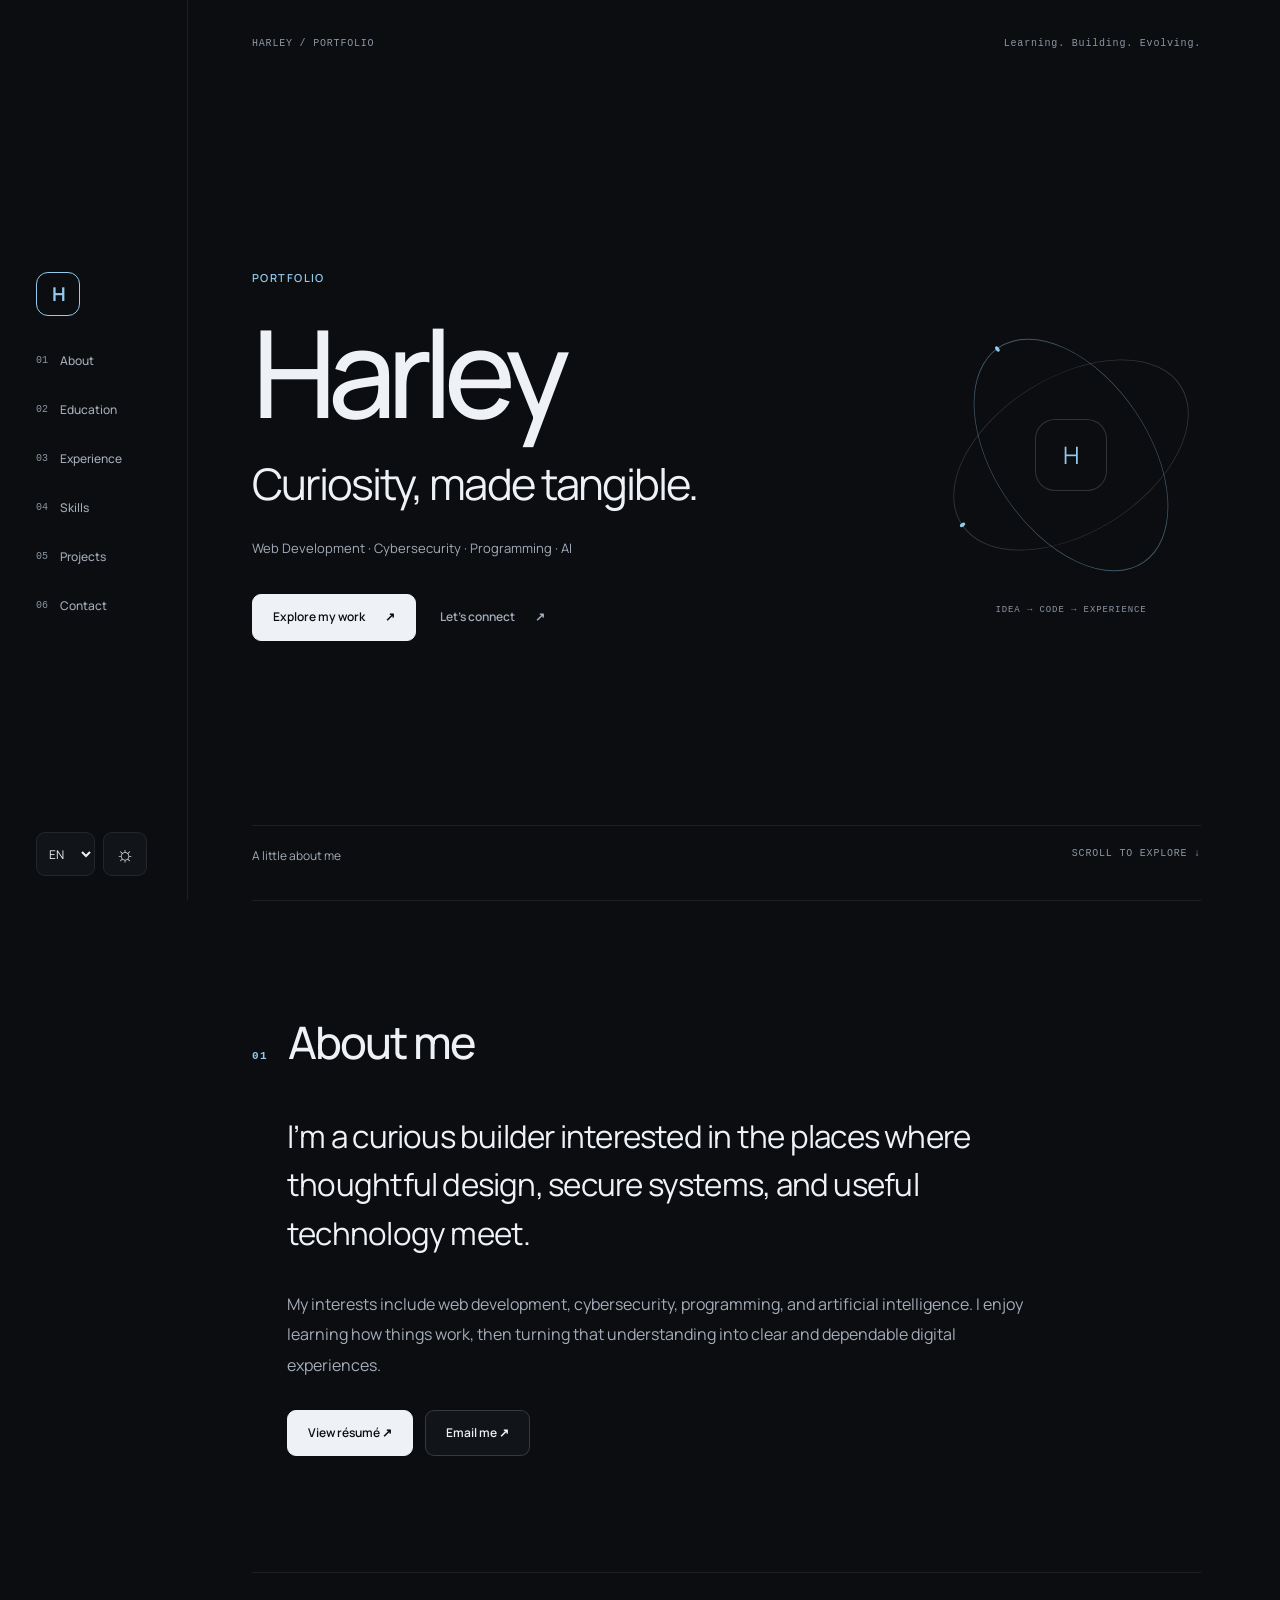
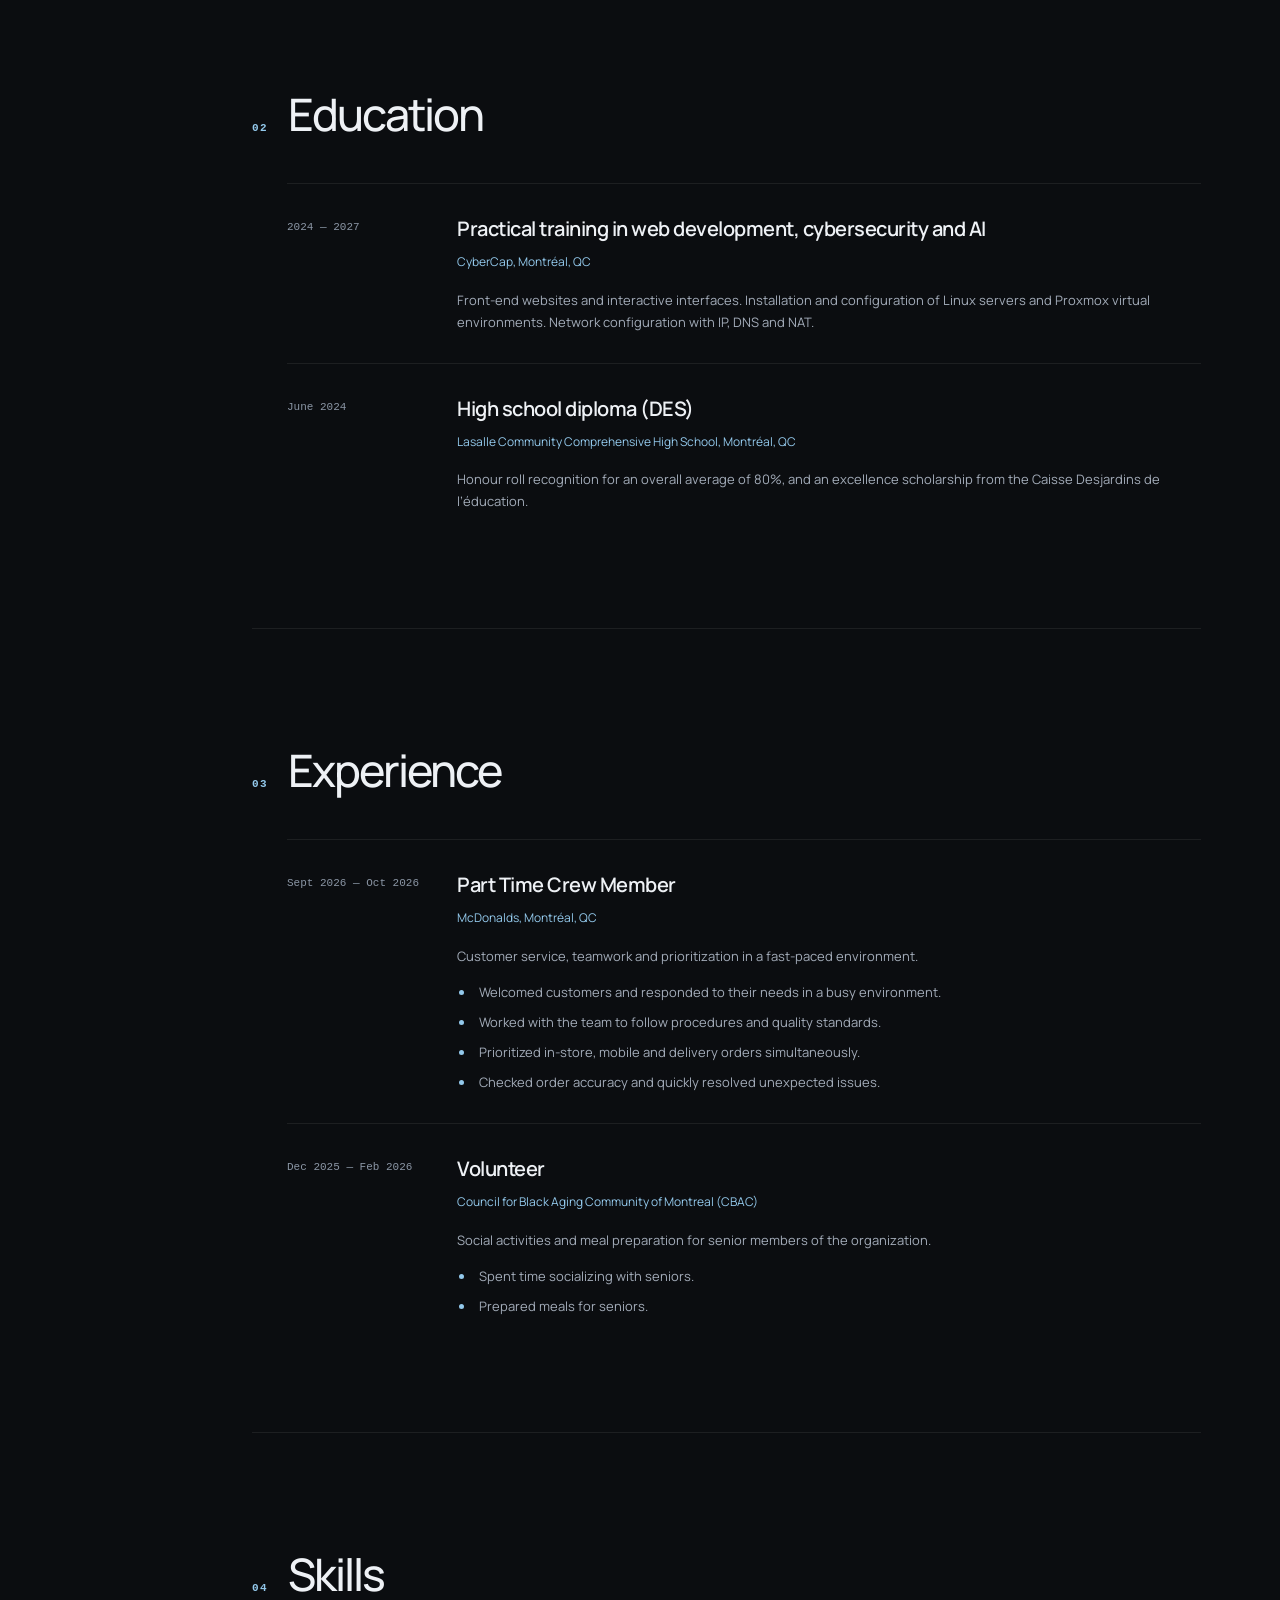
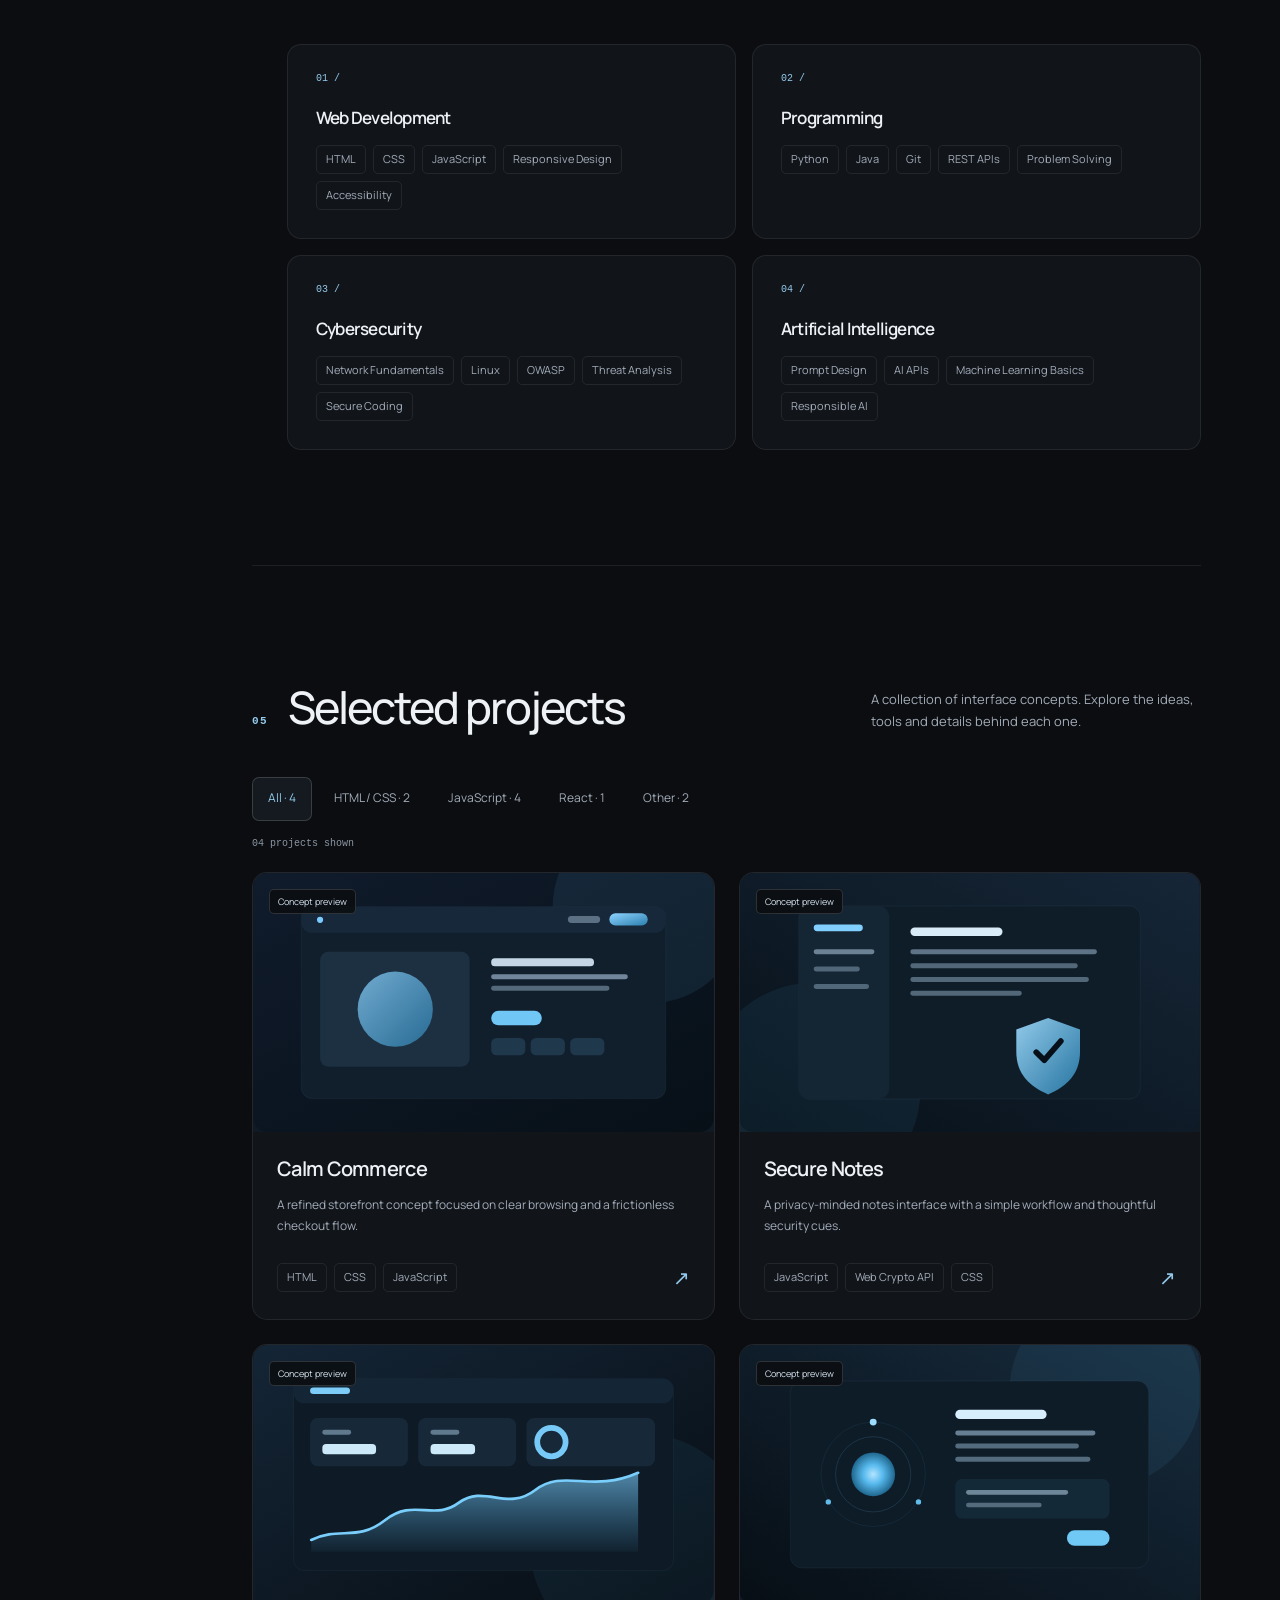
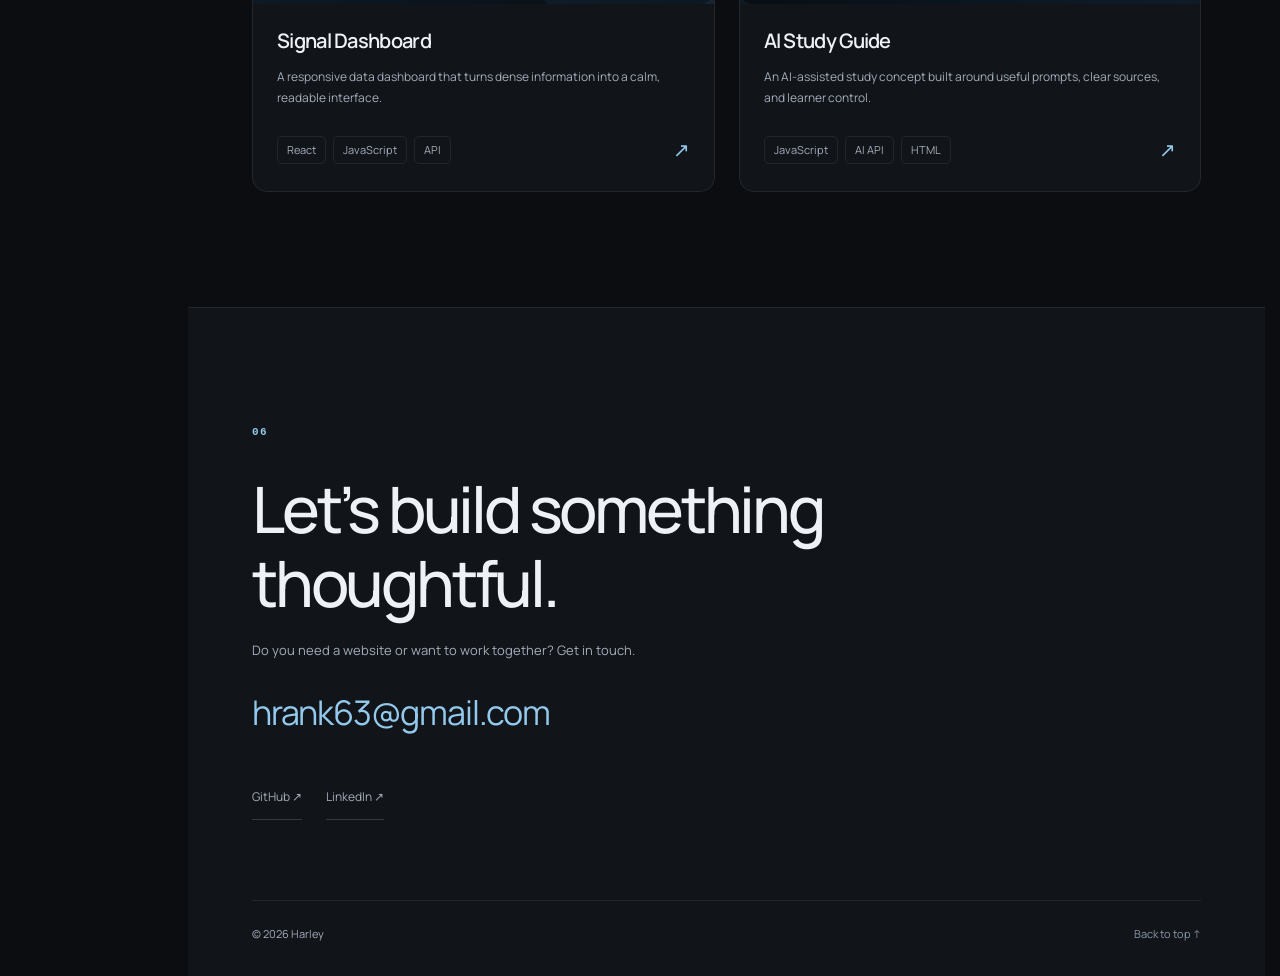
==== index.html @ f80d7060 "fix maybe" ====
<!doctype html>
<html lang="en" data-theme="dark">
<head>
    <meta charset="UTF-8">
    <meta name="viewport" content="width=device-width, initial-scale=1.0">
    <meta name="description" content="Harley's personal portfolio — web development, cybersecurity, programming, and AI.">
    <meta name="color-scheme" content="dark light">
    <title>Harley | Portfolio</title>
    <link rel="icon" href="assets/icons/favicon.svg" type="image/svg+xml">
    <link rel="preconnect" href="https://fonts.googleapis.com">
    <link rel="preconnect" href="https://fonts.gstatic.com" crossorigin>
    <link href="https://fonts.googleapis.com/css2?family=Manrope:wght@400;500;600;700;800&amp;display=swap" rel="stylesheet">
    <script>
        // Apply a saved theme before painting, without sharing the original site's settings.
        try { document.documentElement.dataset.theme = localStorage.getItem('astra-theme') === 'light' ? 'light' : 'dark'; } catch {}
    </script>
    <link rel="stylesheet" href="css/style.css">
</head>
<body data-active-section="hero">
    <a class="skip-link" href="#main-content" data-i18n="skipToContent">Skip to content</a>
    <div class="ambient-background" aria-hidden="true"></div>

    <aside class="desktop-sidebar" aria-label="Primary navigation" data-i18n-aria-label="accessibility.primaryNavigation">
        <nav class="desktop-nav" aria-label="Portfolio sections" data-i18n-aria-label="accessibility.portfolioSections">
            <a class="sidebar-logo" href="#hero" data-section-link="hero" aria-label="Harley — home" data-i18n-aria-label="accessibility.home">H</a>
            <a href="#about" data-section-link="about" data-i18n="nav.about">About</a>
            <a href="#education" data-section-link="education" data-i18n="nav.education">Education</a>
            <a href="#experience" data-section-link="experience" data-i18n="nav.experience">Experience</a>
            <a href="#skills" data-section-link="skills" data-i18n="nav.skills">Skills</a>
            <a href="#projects" data-section-link="projects" data-i18n="nav.projects">Projects</a>
            <a href="#contact" data-section-link="contact" data-i18n="nav.contact">Contact</a>
        </nav>
        <div class="sidebar-controls">
            <label class="visually-hidden" for="desktop-language" data-i18n="languageLabel">Choose language</label>
            <select class="language-select" id="desktop-language" aria-label="Choose language">
                <option value="en">EN</option>
                <option value="frCA">FR</option>
            </select>
            <button class="theme-toggle" type="button" aria-label="Switch to light mode" title="Switch to light mode">
                <span class="theme-icon" aria-hidden="true">☼</span>
            </button>
        </div>
    </aside>

    <header class="mobile-header">
        <a class="mobile-logo" href="#hero" aria-label="Harley — home" data-i18n-aria-label="accessibility.home">H</a>
        <div class="mobile-controls">
            <label class="visually-hidden" for="mobile-language" data-i18n="languageLabel">Choose language</label>
            <select class="language-select" id="mobile-language" aria-label="Choose language">
                <option value="en">EN</option>
                <option value="frCA">FR</option>
            </select>
            <button class="theme-toggle" type="button" aria-label="Switch to light mode" title="Switch to light mode">
                <span class="theme-icon" aria-hidden="true">☼</span>
            </button>
            <button class="menu-toggle" type="button" aria-expanded="false" aria-controls="mobile-navigation">
                <span class="visually-hidden" data-i18n="menuLabel">Open menu</span>
                <span class="menu-lines" aria-hidden="true"></span>
            </button>
        </div>
        <nav class="mobile-nav" id="mobile-navigation" aria-label="Mobile navigation" data-i18n-aria-label="accessibility.mobileNavigation" hidden>
            <a href="#about" data-section-link="about" data-i18n="nav.about">About</a>
            <a href="#education" data-section-link="education" data-i18n="nav.education">Education</a>
            <a href="#experience" data-section-link="experience" data-i18n="nav.experience">Experience</a>
            <a href="#skills" data-section-link="skills" data-i18n="nav.skills">Skills</a>
            <a href="#projects" data-section-link="projects" data-i18n="nav.projects">Projects</a>
            <a href="#contact" data-section-link="contact" data-i18n="nav.contact">Contact</a>
        </nav>
    </header>

    <div class="custom-scrollbar" aria-hidden="true">
        <div class="scrollbar-progress"></div>
    </div>

    <main id="main-content">
        <section class="hero section" id="hero" data-section="hero" aria-labelledby="hero-name">
            <div class="hero-topline"><span>HARLEY / PORTFOLIO</span><span data-i18n="hero.topline">Learning. Building. Evolving.</span></div>
            <div class="hero-content">
                <p class="eyebrow" data-i18n="hero.eyebrow">Personal portfolio</p>
                <h1 id="hero-name">Harley</h1>
                <p class="hero-statement" data-i18n="hero.statement">Curiosity, made tangible.</p>
                <p class="hero-subtitle">Web Development <span>·</span> Cybersecurity <span>·</span> Programming <span>·</span> AI</p>
                <div class="hero-actions">
                    <a class="button" href="#projects"><span data-i18n="hero.explore">Explore my work</span><span aria-hidden="true">↗</span></a>
                    <a class="text-link" href="#contact"><span data-i18n="hero.connect">Let’s connect</span><span aria-hidden="true">↗</span></a>
                </div>
            </div>
            <div class="hero-orbit" aria-hidden="true">
                <span class="orbit orbit-one"></span>
                <span class="orbit orbit-two"></span>
                <span class="orbit-core">H</span>
                <span class="orbit-caption" data-i18n="hero.orbitCaption">IDEA → CODE → EXPERIENCE</span>
            </div>
            <a class="hero-bottomline" href="#about"><span data-i18n="hero.scroll">A little about me</span><span data-i18n="hero.scrollHint">SCROLL TO EXPLORE ↓</span></a>
        </section>

        <section class="section content-section reveal" id="about" data-section="about" aria-labelledby="about-title">
            <div class="section-heading">
                <p class="section-number">01</p>
                <h2 id="about-title" data-i18n="sections.about">About me</h2>
            </div>
            <div class="about-layout">
                <div class="about-copy" id="about-content"></div>
            </div>
        </section>

        <section class="section content-section reveal" id="education" data-section="education" aria-labelledby="education-title">
            <div class="section-heading">
                <p class="section-number">02</p>
                <h2 id="education-title" data-i18n="sections.education">Education</h2>
            </div>
            <div class="timeline" id="education-list"></div>
        </section>

        <section class="section content-section reveal" id="experience" data-section="experience" aria-labelledby="experience-title">
            <div class="section-heading">
                <p class="section-number">03</p>
                <h2 id="experience-title" data-i18n="sections.experience">Experience</h2>
            </div>
            <div class="timeline" id="experience-list"></div>
        </section>

        <section class="section content-section reveal" id="skills" data-section="skills" aria-labelledby="skills-title">
            <div class="section-heading">
                <p class="section-number">04</p>
                <h2 id="skills-title" data-i18n="sections.skills">Skills</h2>
            </div>
            <div class="skills-grid" id="skills-list"></div>
        </section>

        <section class="section content-section projects-section reveal" id="projects" data-section="projects" aria-labelledby="projects-title">
            <div class="section-heading projects-heading">
                <div>
                    <p class="section-number">05</p>
                    <h2 id="projects-title" data-i18n="sections.projects">Selected projects</h2>
                </div>
                <p class="section-intro" data-i18n="projects.intro">A selection of placeholder work showing how your projects will appear.</p>
            </div>
            <div class="filter-list" id="project-filters" aria-label="Filter projects"></div>
            <p class="filter-status" id="filter-status" role="status"></p>
            <div class="projects-grid" id="projects-grid"></div>
        </section>
    </main>

    <footer class="section site-footer reveal" id="contact" data-section="contact" aria-labelledby="contact-title">
        <div class="footer-content">
            <p class="section-number">06</p>
            <h2 id="contact-title" data-i18n="contact.title">Have a project in mind?</h2>
            <p data-i18n="contact.body">Need a website or want to work together? Get in touch.</p>
            <a class="contact-email" id="contact-email" href="mailto:hrank63@gmail.com">hrank63@gmail.com</a>
            <div class="social-links" id="social-links"></div>
            <div class="footer-bottom">
                <p>© <span id="current-year"></span> <span id="footer-name">Harley</span></p>
                <a href="#hero" data-i18n="contact.backToTop">Back to top ↑</a>
            </div>
        </div>
    </footer>

    <dialog class="project-dialog" id="project-dialog" aria-labelledby="dialog-title">
        <button class="dialog-close" type="button" aria-label="Close project details" data-i18n-aria-label="projects.close">×</button>
        <div class="dialog-content" id="dialog-content"></div>
    </dialog>

    <noscript>
        <div class="noscript-message"><span lang="en">This portfolio uses JavaScript to display its editable content. Please enable JavaScript to view the full site.</span><br><span lang="fr-CA">Ce portfolio utilise JavaScript pour afficher son contenu modifiable. Veuillez activer JavaScript pour consulter le site complet.</span></div>
    </noscript>
    <script src="js/script.js"></script>
</body>
</html>
---- css/style.css ----
/* Design tokens — the two themes share geometry, not just inverted colours. */
:root {
    color-scheme: dark;
    --bg: #0b0d10;
    --surface: #11151a;
    --surface-hover: #191f26;
    --text: #eef1f5;
    --text-soft: #a3acb9;
    --text-faint: #8b96a5;
    --accent: #93c9ec;
    --accent-soft: #93c9ec12;
    --border: #ffffff13;
    --border-strong: #ffffff28;
    --sidebar-width: 188px;
    --content-width: 1060px;
    --gutter: clamp(28px, 5vw, 80px);
    --section-space: clamp(80px, 9vw, 136px);
    --ease: cubic-bezier(.22, 1, .36, 1);
}
html[data-theme="light"] {
    color-scheme: light;
    --bg: #f5f3ee;
    --surface: #fffefa;
    --surface-hover: #ebeef0;
    --text: #212931;
    --text-soft: #596574;
    --text-faint: #606b76;
    --accent: #27658c;
    --accent-soft: #27658c0d;
    --border: #24354a1c;
    --border-strong: #24354a36;
}

/* Base and accessibility */
*, *::before, *::after { box-sizing: border-box; }
html { scroll-behavior: smooth; scrollbar-gutter: stable; scrollbar-color: var(--border-strong) var(--bg); }
body {
    margin: 0;
    background: var(--bg);
    color: var(--text);
    font: 400 16px/1.7 "Manrope", "Segoe UI", sans-serif;
    -webkit-font-smoothing: antialiased;
    isolation: isolate;
}
[hidden] { display: none !important; }
a { color: inherit; text-decoration: none; }
button, select { font: inherit; color: inherit; }
button { cursor: pointer; }
button, a, select { -webkit-tap-highlight-color: transparent; }
img { display: block; max-width: 100%; }
p, h1, h2, h3 { margin-top: 0; }
h1, h2, h3 { line-height: 1.15; letter-spacing: -.045em; }
h2 { font-size: clamp(32px, 3.5vw, 49px); font-weight: 500; margin-bottom: 0; }
h3 { font-weight: 600; }
::selection { background: var(--accent); color: var(--bg); }
:focus-visible { outline: 2px solid var(--accent); outline-offset: 5px; }
.visually-hidden {
    position: absolute; width: 1px; height: 1px; overflow: hidden;
    clip-path: inset(50%); white-space: nowrap;
}
.skip-link {
    position: fixed; z-index: 300; left: 20px; top: 12px;
    padding: 10px 16px; border-radius: 8px; background: var(--text); color: var(--bg);
    transform: translateY(-160%);
}
.skip-link:focus { transform: none; }
.ambient-background { position: fixed; z-index: -1; inset: 0; pointer-events: none; overflow: hidden; }
.ambient-background::after {
    content: ""; position: absolute; inset: 0; opacity: 0;
    background: radial-gradient(circle 360px at var(--cursor-x, 50vw) var(--cursor-y, 50vh), #68baf00b, transparent 75%);
    transition: opacity .3s;
}
html.cursor-glow-active .ambient-background::after { opacity: 1; }

/* One centered navigation group. Controls occupy the bottom row independently. */
.desktop-sidebar {
    position: fixed; z-index: 100; inset: 0 auto 0 0; width: var(--sidebar-width);
    padding: 24px; display: grid; grid-template-rows: minmax(0, 1fr) auto minmax(0, 1fr);
    border-right: 1px solid var(--border); background: var(--bg);
}
.desktop-nav { grid-row: 2; display: grid; gap: 5px; counter-reset: navigation; }
.desktop-nav > a:not(.sidebar-logo) {
    position: relative; min-height: 44px; display: flex; align-items: center;
    padding: 9px 12px; border-radius: 8px; color: var(--text-soft);
    font-size: 12px; font-weight: 500; transition: color .2s, background .2s;
}
.desktop-nav > a:not(.sidebar-logo)::before {
    counter-increment: navigation; content: "0" counter(navigation);
    font: 10px/1 monospace; color: var(--text-faint); margin-right: 12px;
}
.desktop-nav > a:not(.sidebar-logo):hover { color: var(--text); background: var(--surface); }
.desktop-nav > a:not(.sidebar-logo).active { color: var(--accent); background: var(--accent-soft); }
.desktop-nav > a.active::before { color: var(--accent); }
.sidebar-logo, .mobile-logo {
    display: grid; place-items: center; width: 44px; height: 44px;
    border: 1px solid var(--border-strong); border-radius: 12px;
    font-size: 19px; font-weight: 700; letter-spacing: -.06em;
}
.sidebar-logo { margin: 0 0 18px 12px; }
.sidebar-logo.active { border-color: var(--accent); color: var(--accent); }
.sidebar-controls { grid-row: 3; align-self: end; display: flex; gap: 8px; padding-left: 12px; }
.language-select, .theme-toggle, .menu-toggle {
    min-height: 44px; border: 1px solid var(--border); border-radius: 9px;
    background: var(--surface); font-size: 12px;
}
.language-select { width: 59px; padding: 0 8px; }
.theme-toggle, .menu-toggle { width: 44px; display: grid; place-items: center; padding: 0; }
.theme-icon { font-size: 21px; }
.mobile-header { display: none; }
/* Native scrollbar stays on the right; this separate, noninteractive line shows reading progress. */
.custom-scrollbar { position: fixed; z-index: 150; top: 0; left: var(--sidebar-width); right: 0; height: 2px; pointer-events: none; }
.scrollbar-progress { width: 100%; height: 100%; background: var(--accent); transform: scaleX(0); transform-origin: left; opacity: .7; }

/* Shared page rhythm */
main, .site-footer { margin-left: var(--sidebar-width); }
.section { width: min(calc(100% - var(--gutter) * 2), var(--content-width)); margin-inline: auto; }
.content-section { padding-block: var(--section-space); border-top: 1px solid var(--border); scroll-margin-top: 32px; }
.section-heading { display: flex; align-items: baseline; gap: 20px; margin-bottom: 44px; }
.section-number, .eyebrow { color: var(--accent); font-size: 11px; font-weight: 600; letter-spacing: .13em; text-transform: uppercase; }
.section-number { flex: 0 0 auto; margin: 0; font-family: monospace; }
.section-intro { max-width: 330px; color: var(--text-soft); font-size: 13px; margin: 0; }
.reveal { opacity: 1; }
.motion-ready .reveal { opacity: 0; transform: translateY(18px); transition: opacity .6s var(--ease), transform .6s var(--ease); }
.motion-ready .reveal.visible { opacity: 1; transform: none; }

/* Hero: expressive type with a quiet diagram, not a giant decorative glow. */
.hero {
    min-height: min(900px, 100svh); position: relative; display: grid;
    grid-template-columns: minmax(0, 1fr) 260px; align-items: center; gap: 28px;
    padding-block: 130px 120px;
}
.hero-topline, .hero-bottomline {
    position: absolute; left: 0; right: 0; display: flex; justify-content: space-between;
    gap: 20px; font: 10px/1.6 monospace; letter-spacing: .08em; color: var(--text-faint);
}
.hero-topline { top: 36px; }
.hero-bottomline { bottom: 35px; padding-top: 20px; border-top: 1px solid var(--border); }
.hero-bottomline span:first-child { font: 12px/1.6 "Manrope", sans-serif; letter-spacing: 0; color: var(--text-soft); }
.hero-content { min-width: 0; position: relative; z-index: 1; }
.eyebrow { margin-bottom: 26px; }
.hero h1 { font-size: clamp(76px, 9.5vw, 142px); font-weight: 500; line-height: .95; margin: 0 0 28px; letter-spacing: -.075em; }
.hero-statement { font-size: clamp(26px, 3.4vw, 45px); line-height: 1.25; letter-spacing: -.045em; max-width: 600px; margin-bottom: 24px; }
.hero-subtitle { color: var(--text-soft); font-size: 13px; line-height: 1.9; max-width: 370px; margin-bottom: 34px; }
.hero-actions, .button-row { display: flex; flex-wrap: wrap; align-items: center; gap: 24px; }
.button, .text-link {
    display: inline-flex; min-height: 46px; align-items: center; justify-content: center;
    gap: 20px; font-size: 12px; font-weight: 600; transition: border-color .2s, background .2s, transform .2s;
}
.button { background: var(--text); color: var(--bg); border: 1px solid var(--text); border-radius: 9px; padding: 12px 20px; }
.button:hover { transform: translateY(-2px); }
.button-secondary { background: var(--surface); color: var(--text); border-color: var(--border-strong); }
.text-link { color: var(--text-soft); }
.text-link:hover { color: var(--accent); }
.hero-orbit { position: relative; width: 260px; aspect-ratio: 1; justify-self: center; }
.orbit { position: absolute; inset: 0; border: 1px solid var(--border-strong); border-radius: 50%; }
.orbit-one { transform: rotate(-32deg) scaleY(.6); }
.orbit-two { transform: rotate(56deg) scaleY(.6); border-color: color-mix(in srgb, var(--accent) 40%, transparent); }
.orbit::after { content: ""; position: absolute; width: 6px; height: 6px; border-radius: 50%; background: var(--accent); top: 50%; left: -3px; }
.orbit-core { position: absolute; inset: 36%; border: 1px solid var(--border-strong); border-radius: 20px; display: grid; place-items: center; color: var(--accent); font-size: 24px; background: var(--bg); }
.orbit-caption { position: absolute; top: calc(100% + 20px); width: 100%; text-align: center; color: var(--text-faint); font: 9px monospace; letter-spacing: .1em; }

/* About, education and experience share a strong left edge. */
.about-copy { max-width: 740px; margin-left: 35px; }
.about-copy p { color: var(--text-soft); font-size: 16px; line-height: 1.9; }
.about-copy p:first-child { font-size: clamp(22px, 2.45vw, 32px); line-height: 1.55; letter-spacing: -.025em; color: var(--text); }
.button-row { margin-top: 30px; gap: 12px; }
.timeline { margin-left: 35px; }
.timeline-item { display: grid; grid-template-columns: 140px minmax(0, 1fr); gap: 30px; border-top: 1px solid var(--border); padding: 30px 0; }
.timeline-item:last-child { padding-bottom: 0; }
.timeline-date { color: var(--text-faint); font: 11px/1.8 monospace; margin-top: 4px; }
.timeline-item h3 { font-size: 20px; margin-bottom: 9px; line-height: 1.45; letter-spacing: -.025em; }
.timeline-place { color: var(--accent); font-size: 12px; margin-bottom: 16px; }
.timeline-description, .responsibilities { color: var(--text-soft); font-size: 13px; }
.timeline-description { margin-bottom: 0; }
.responsibilities { padding-left: 18px; margin: 14px 0 0; }
.responsibilities li { margin-top: 8px; padding-left: 4px; }
.responsibilities li::marker { color: var(--accent); }

/* Skills */
.skills-grid { display: grid; grid-template-columns: repeat(2, minmax(0, 1fr)); gap: 16px; margin-left: 35px; counter-reset: skill; }
.skill-group { border: 1px solid var(--border); border-radius: 14px; background: var(--surface); padding: 28px; }
.skill-group::before { counter-increment: skill; content: "0" counter(skill) " /"; display: block; color: var(--accent); font: 10px monospace; margin-bottom: 24px; }
.skill-group h3 { font-size: 17px; margin-bottom: 18px; }
.skill-tags, .project-tech { display: flex; flex-wrap: wrap; gap: 7px; }
.skill-tag, .tech-tag { color: var(--text-soft); font-size: 11px; padding: 4px 9px; border: 1px solid var(--border); border-radius: 5px; }

/* Projects: whole cards are real buttons, expanded details live in a modal. */
.projects-heading { justify-content: space-between; align-items: end; }
.projects-heading > div { display: flex; align-items: baseline; gap: 20px; }
.filter-list { display: flex; gap: 6px; flex-wrap: wrap; }
.filter-button { min-height: 44px; padding: 8px 15px; border: 1px solid transparent; border-radius: 7px; background: transparent; color: var(--text-soft); font-size: 12px; }
.filter-button:hover { color: var(--text); background: var(--surface); }
.filter-button.active { color: var(--accent); border-color: var(--border-strong); background: var(--accent-soft); }
.filter-status { margin: 15px 0 20px; font: 10px/1.6 monospace; color: var(--text-faint); }
.projects-grid { display: grid; grid-template-columns: repeat(2, minmax(0, 1fr)); gap: 24px; }
.project-card { min-width: 0; padding: 0; text-align: left; color: var(--text); background: var(--surface); border: 1px solid var(--border); border-radius: 15px; overflow: hidden; transition: border-color .25s, transform .25s var(--ease); }
.project-card:hover { border-color: var(--border-strong); transform: translateY(-4px); }
.project-image-wrap { display: block; position: relative; aspect-ratio: 16/9; overflow: hidden; background: #101a24; }
.project-image { width: 100%; height: 100%; object-fit: cover; transition: transform .5s var(--ease); }
.project-card:hover .project-image { transform: scale(1.035); }
.project-category { position: absolute; top: 16px; left: 16px; background: #0b0d10d9; color: #d7e5f0; border: 1px solid #ffffff25; border-radius: 5px; padding: 4px 8px; font-size: 9px; }
.project-card-body { display: block; padding: 24px; }
.project-title { display: block; font-size: 20px; letter-spacing: -.035em; font-weight: 600; line-height: 1.3; margin-bottom: 12px; }
.project-summary { display: block; color: var(--text-soft); font-size: 12px; line-height: 1.8; margin-bottom: 24px; min-height: 3.6em; }
.card-footer { display: flex; align-items: center; justify-content: space-between; gap: 8px; }
.card-arrow { font-size: 20px; color: var(--accent); }
.project-dialog { width: min(780px, calc(100% - 40px)); max-height: calc(100dvh - 48px); margin: auto; padding: 0; overflow: auto; border: 1px solid var(--border-strong); border-radius: 18px; background: var(--surface); color: var(--text); box-shadow: 0 30px 100px #0005; }
.project-dialog::backdrop { background: #060a10bb; backdrop-filter: blur(6px); }
html.dialog-open, body.dialog-open { overflow: hidden; }
.dialog-close { position: sticky; z-index: 2; top: 12px; float: right; width: 44px; height: 44px; margin: 12px 12px -56px 0; border: 1px solid var(--border-strong); border-radius: 50%; background: var(--surface); font-size: 25px; }
.dialog-visual { aspect-ratio: 16/7; overflow: hidden; }
.dialog-visual img { width: 100%; height: 100%; object-fit: cover; }
.dialog-body { padding: clamp(22px, 4vw, 44px); }
.dialog-body h2 { margin: 12px 0 22px; }
.dialog-description { color: var(--text-soft); font-size: 14px; }
.dialog-actions { display: flex; flex-wrap: wrap; gap: 10px; margin-top: 26px; }

/* A generous contact ending */
.site-footer { width: auto; margin-left: var(--sidebar-width); margin-right: 0; padding: var(--section-space) var(--gutter) 32px; border-top: 1px solid var(--border); background: var(--surface); scroll-margin-top: 24px; }
.footer-content { max-width: var(--content-width); margin: auto; }
.site-footer .section-number { margin-bottom: 30px; }
.site-footer h2 { font-size: clamp(38px, 5vw, 70px); max-width: 700px; margin-bottom: 20px; letter-spacing: -.05em; }
.site-footer p:not(.section-number) { color: var(--text-soft); font-size: 13px; }
.contact-email { display: inline-block; font-size: clamp(19px, 2.8vw, 34px); color: var(--accent); letter-spacing: -.035em; padding-block: 10px; overflow-wrap: anywhere; }
.contact-email:hover { text-decoration: underline; text-underline-offset: 6px; }
.social-links { display: flex; flex-wrap: wrap; gap: 24px; margin-top: 24px; }
.social-link { display: inline-flex; align-items: center; min-height: 44px; color: var(--text-soft); font-size: 12px; border-bottom: 1px solid var(--border-strong); }
.social-link:hover { color: var(--accent); }
.footer-bottom { display: flex; justify-content: space-between; gap: 20px; margin-top: 80px; padding-top: 24px; border-top: 1px solid var(--border); font-size: 11px; color: var(--text-faint); }
.footer-bottom p { margin: 0; font-size: 11px !important; }
.noscript-message { padding: 24px; text-align: center; }

/* Compact desktop and closed-fold / phone layouts */
@media (max-width: 1100px) {
    :root { --sidebar-width: 164px; --gutter: 36px; }
    .desktop-sidebar { padding-inline: 16px; }
    .hero { grid-template-columns: minmax(0, 1fr) 180px; }
    .hero-orbit { width: 180px; }
    .hero h1 { font-size: 100px; }
    .projects-heading { flex-direction: column; align-items: start; gap: 22px; }
}
@media (max-width: 760px) {
    :root { --sidebar-width: 0px; --gutter: 24px; --section-space: 76px; }
    html { scroll-padding-top: 84px; }
    .desktop-sidebar, .custom-scrollbar { display: none; }
    .mobile-header { display: flex; position: fixed; z-index: 100; inset: 0 0 auto; height: 72px; align-items: center; justify-content: space-between; padding: 12px var(--gutter); border-bottom: 1px solid var(--border); background: var(--bg); }
    .mobile-controls { display: flex; gap: 8px; }
    .mobile-nav { position: absolute; top: 80px; left: var(--gutter); right: var(--gutter); display: grid; grid-template-columns: repeat(2, minmax(0, 1fr)); padding: 12px; border: 1px solid var(--border-strong); border-radius: 12px; background: var(--surface); box-shadow: 0 18px 50px #0003; }
    .mobile-nav a { padding: 12px; min-height: 46px; font-size: 12px; border-radius: 6px; }
    .mobile-nav a.active { color: var(--accent); background: var(--accent-soft); }
    .menu-lines, .menu-lines::before, .menu-lines::after { display: block; width: 16px; height: 1px; background: currentColor; }
    .menu-lines { position: relative; }
    .menu-lines::before, .menu-lines::after { content: ""; position: absolute; left: 0; transition: transform .2s; }
    .menu-lines::before { top: -5px; } .menu-lines::after { top: 5px; }
    .menu-toggle[aria-expanded="true"] .menu-lines { background: transparent; }
    .menu-toggle[aria-expanded="true"] .menu-lines::before { transform: translateY(5px) rotate(45deg); }
    .menu-toggle[aria-expanded="true"] .menu-lines::after { transform: translateY(-5px) rotate(-45deg); }
    .hero { min-height: max(680px, 94svh); grid-template-columns: 1fr; padding: 180px 0 125px; }
    .hero-topline { top: 110px; } .hero-topline span:last-child { display: none; }
    .hero h1 { font-size: clamp(76px, 20vw, 120px); }
    .hero-statement { font-size: clamp(27px, 6vw, 40px); }
    .hero-orbit { display: none; }
    .hero-bottomline { bottom: 30px; }
    .hero-bottomline span:last-child { font-size: 8px; }
    .content-section { scroll-margin-top: 0; }
    .section-heading { gap: 14px; margin-bottom: 32px; }
    .about-copy, .timeline, .skills-grid { margin-left: 0; }
    .timeline-item { grid-template-columns: 1fr; gap: 6px; }
    .timeline-date { margin-bottom: 6px; }
    .projects-grid { gap: 16px; }
    .project-card-body { padding: 18px; }
    .project-title { font-size: 18px; }
    .project-summary { min-height: 0; }
    .project-dialog { max-height: calc(100dvh - 24px); width: calc(100% - 24px); }
    .dialog-visual { aspect-ratio: 16/9; }
    .site-footer { scroll-margin-top: 0; }
}
@media (max-width: 540px) {
    .skills-grid, .projects-grid { grid-template-columns: 1fr; }
    .hero-actions { gap: 18px; }
    .skill-group { padding: 24px; }
    .footer-bottom { flex-direction: column; gap: 12px; margin-top: 60px; }
}
@media (max-width: 360px) {
    :root { --gutter: 18px; }
    .mobile-controls { gap: 5px; }
    .hero-bottomline { flex-direction: column; gap: 8px; }
    .hero-statement { font-size: 27px; }
    .hero-actions { gap: 14px; }
    .button { padding-inline: 15px; gap: 10px; }
    .filter-button { padding-inline: 11px; }
}
@media (prefers-reduced-motion: reduce) {
    html { scroll-behavior: auto; }
    *, *::before, *::after { animation-duration: .01ms !important; transition-duration: .01ms !important; scroll-behavior: auto !important; }
    .motion-ready .reveal { opacity: 1; transform: none; }
}
@media (min-width: 761px) and (max-height: 580px) {
    .desktop-sidebar { padding-block: 12px; }
    .desktop-nav { gap: 0; }
    .desktop-nav > a:not(.sidebar-logo) { min-height: 36px; padding-block: 6px; }
    .sidebar-logo { width: 38px; height: 38px; margin-bottom: 8px; }
}
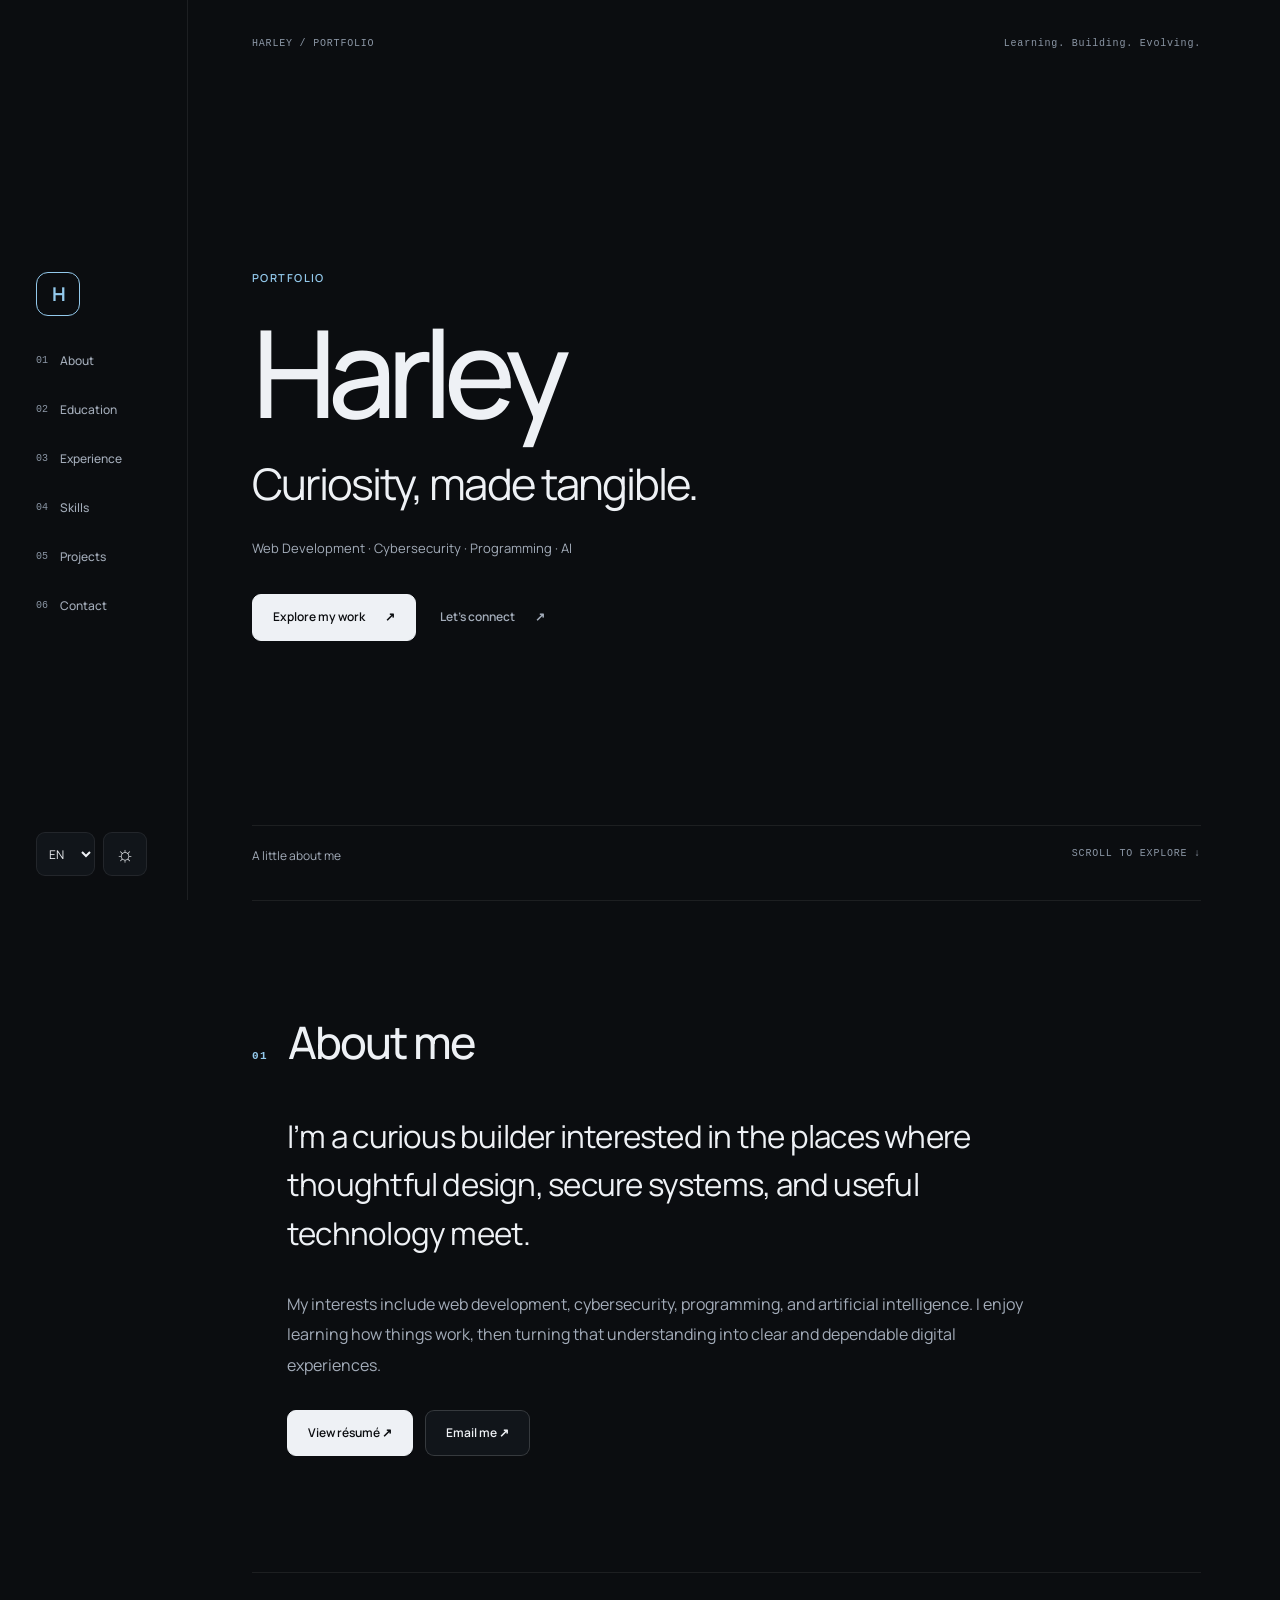
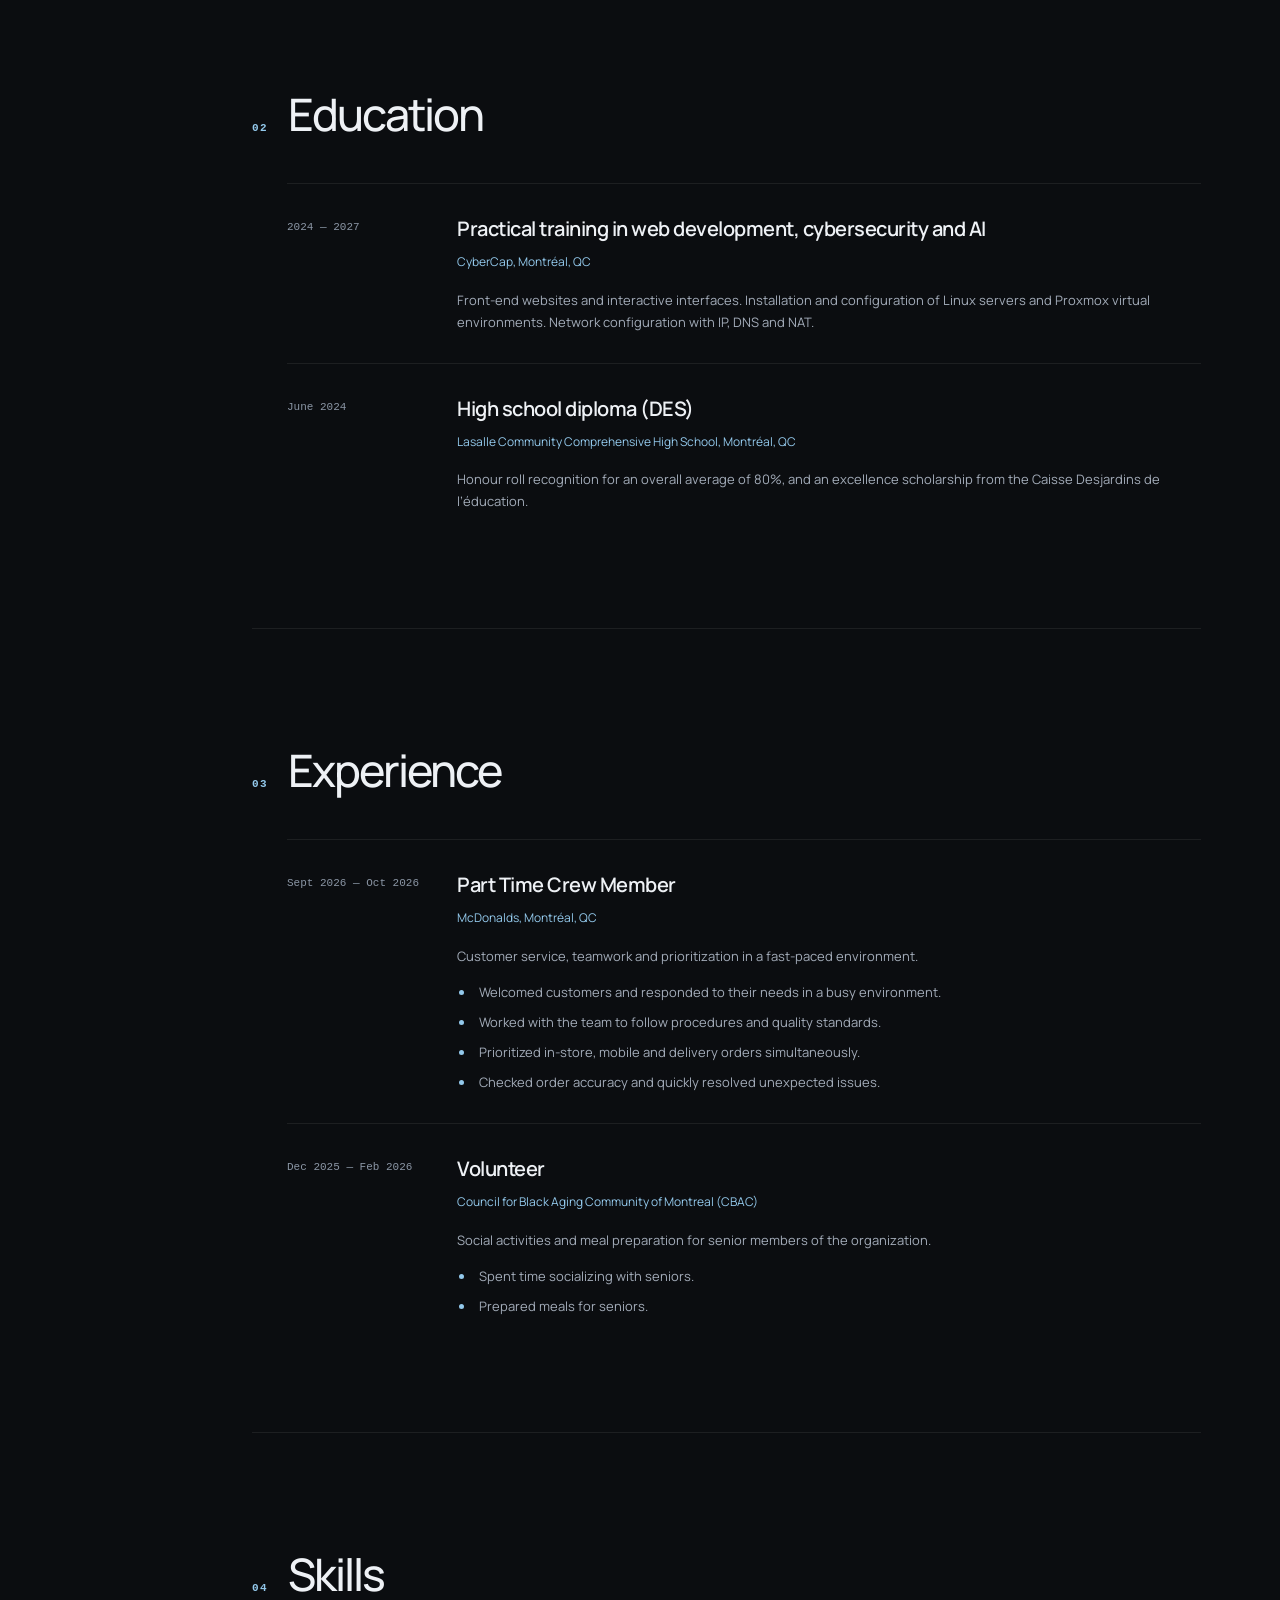
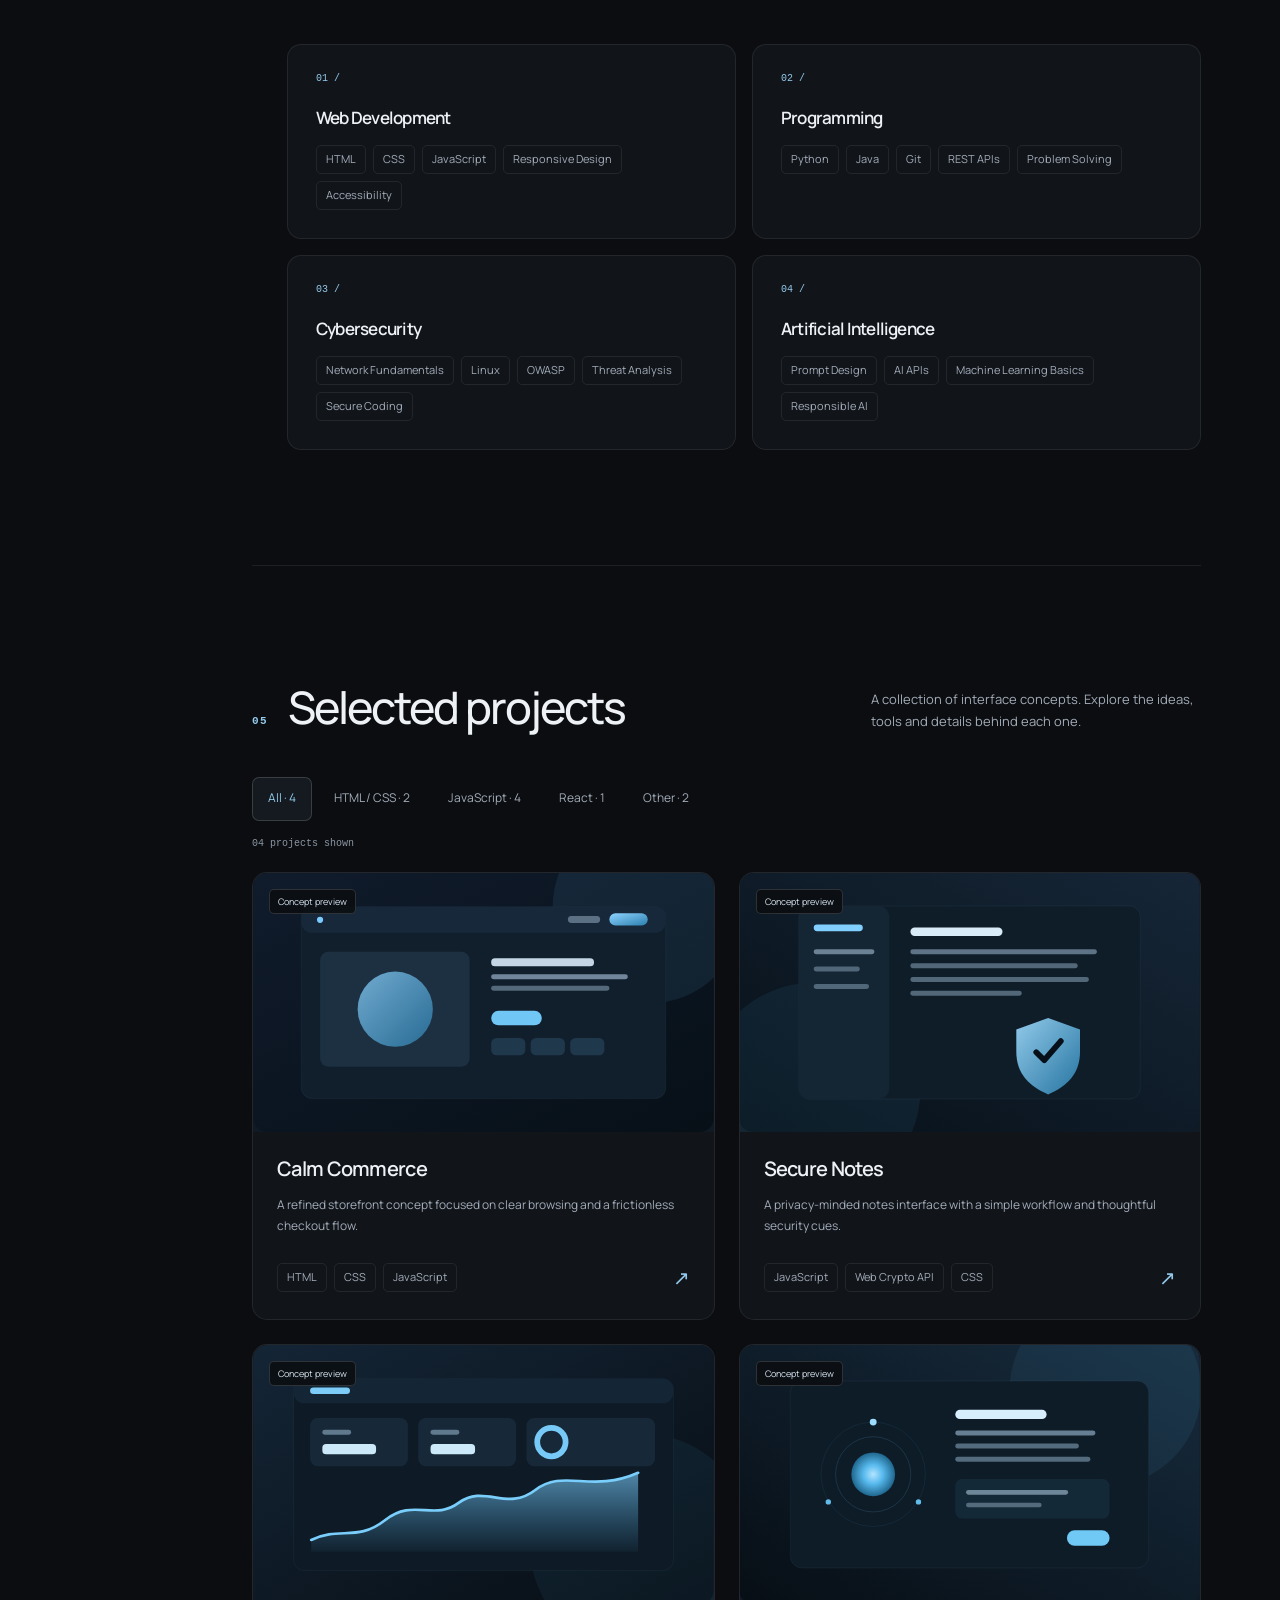
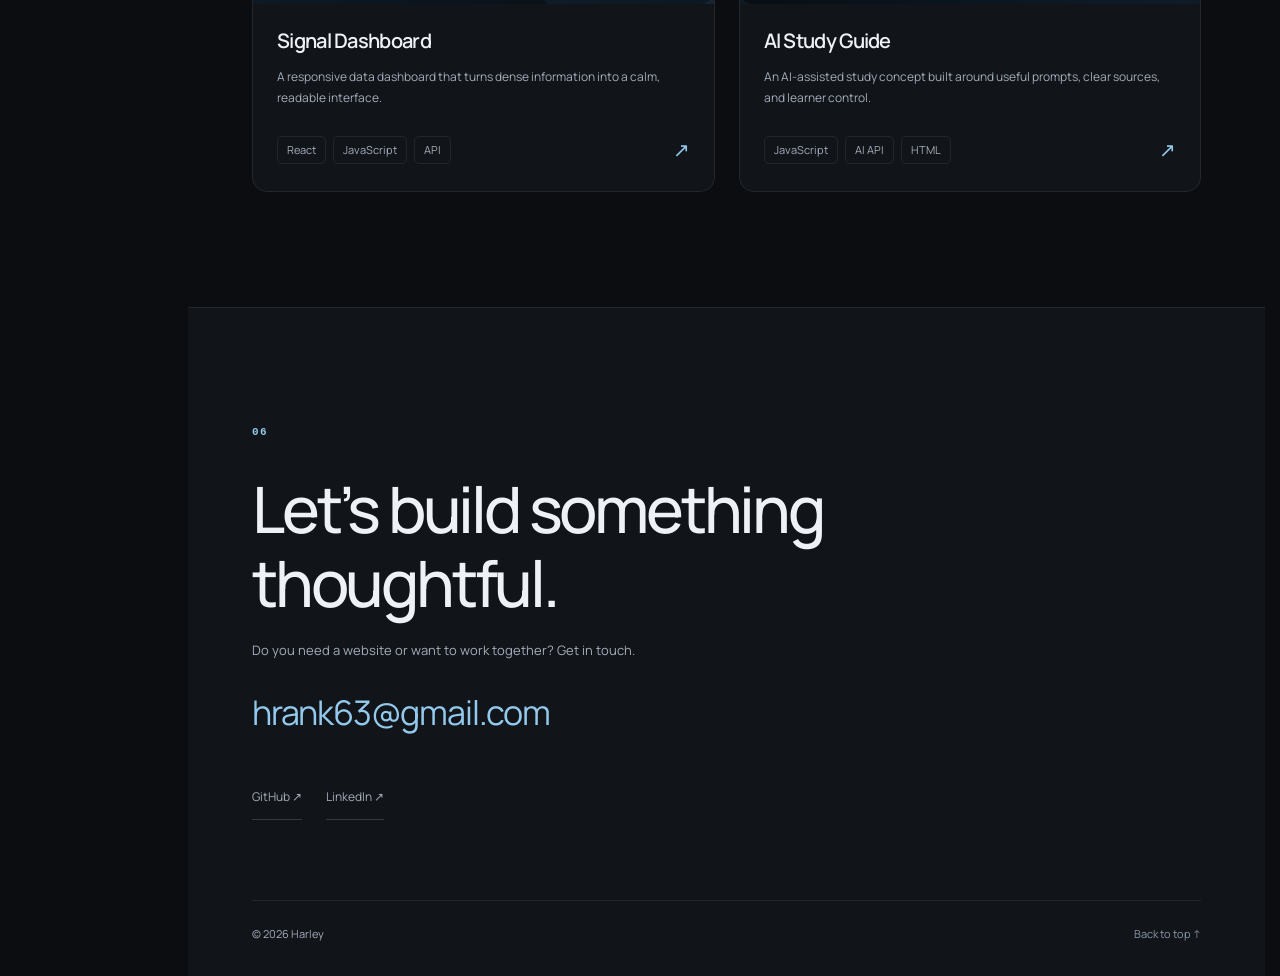
==== commit 07696492: "progress save1" ====
--- a/index.html
+++ b/index.html
@@ -85,12 +85,6 @@
                     <a class="text-link" href="#contact"><span data-i18n="hero.connect">Let’s connect</span><span aria-hidden="true">↗</span></a>
                 </div>
             </div>
-            <div class="hero-orbit" aria-hidden="true">
-                <span class="orbit orbit-one"></span>
-                <span class="orbit orbit-two"></span>
-                <span class="orbit-core">H</span>
-                <span class="orbit-caption" data-i18n="hero.orbitCaption">IDEA → CODE → EXPERIENCE</span>
-            </div>
             <a class="hero-bottomline" href="#about"><span data-i18n="hero.scroll">A little about me</span><span data-i18n="hero.scrollHint">SCROLL TO EXPLORE ↓</span></a>
         </section>
 
--- a/css/style.css
+++ b/css/style.css
@@ -123,10 +123,10 @@
 .motion-ready .reveal { opacity: 0; transform: translateY(18px); transition: opacity .6s var(--ease), transform .6s var(--ease); }
 .motion-ready .reveal.visible { opacity: 1; transform: none; }
 
-/* Hero: expressive type with a quiet diagram, not a giant decorative glow. */
+/* Hero: expressive type, not a giant decorative glow. */
 .hero {
     min-height: min(900px, 100svh); position: relative; display: grid;
-    grid-template-columns: minmax(0, 1fr) 260px; align-items: center; gap: 28px;
+    grid-template-columns: minmax(0, 1fr); align-items: center; gap: 28px;
     padding-block: 130px 120px;
 }
 .hero-topline, .hero-bottomline {
@@ -151,13 +151,6 @@
 .button-secondary { background: var(--surface); color: var(--text); border-color: var(--border-strong); }
 .text-link { color: var(--text-soft); }
 .text-link:hover { color: var(--accent); }
-.hero-orbit { position: relative; width: 260px; aspect-ratio: 1; justify-self: center; }
-.orbit { position: absolute; inset: 0; border: 1px solid var(--border-strong); border-radius: 50%; }
-.orbit-one { transform: rotate(-32deg) scaleY(.6); }
-.orbit-two { transform: rotate(56deg) scaleY(.6); border-color: color-mix(in srgb, var(--accent) 40%, transparent); }
-.orbit::after { content: ""; position: absolute; width: 6px; height: 6px; border-radius: 50%; background: var(--accent); top: 50%; left: -3px; }
-.orbit-core { position: absolute; inset: 36%; border: 1px solid var(--border-strong); border-radius: 20px; display: grid; place-items: center; color: var(--accent); font-size: 24px; background: var(--bg); }
-.orbit-caption { position: absolute; top: calc(100% + 20px); width: 100%; text-align: center; color: var(--text-faint); font: 9px monospace; letter-spacing: .1em; }
 
 /* About, education and experience share a strong left edge. */
 .about-copy { max-width: 740px; margin-left: 35px; }
@@ -234,8 +227,6 @@
 @media (max-width: 1100px) {
     :root { --sidebar-width: 164px; --gutter: 36px; }
     .desktop-sidebar { padding-inline: 16px; }
-    .hero { grid-template-columns: minmax(0, 1fr) 180px; }
-    .hero-orbit { width: 180px; }
     .hero h1 { font-size: 100px; }
     .projects-heading { flex-direction: column; align-items: start; gap: 22px; }
 }
@@ -259,7 +250,6 @@
     .hero-topline { top: 110px; } .hero-topline span:last-child { display: none; }
     .hero h1 { font-size: clamp(76px, 20vw, 120px); }
     .hero-statement { font-size: clamp(27px, 6vw, 40px); }
-    .hero-orbit { display: none; }
     .hero-bottomline { bottom: 30px; }
     .hero-bottomline span:last-child { font-size: 8px; }
     .content-section { scroll-margin-top: 0; }
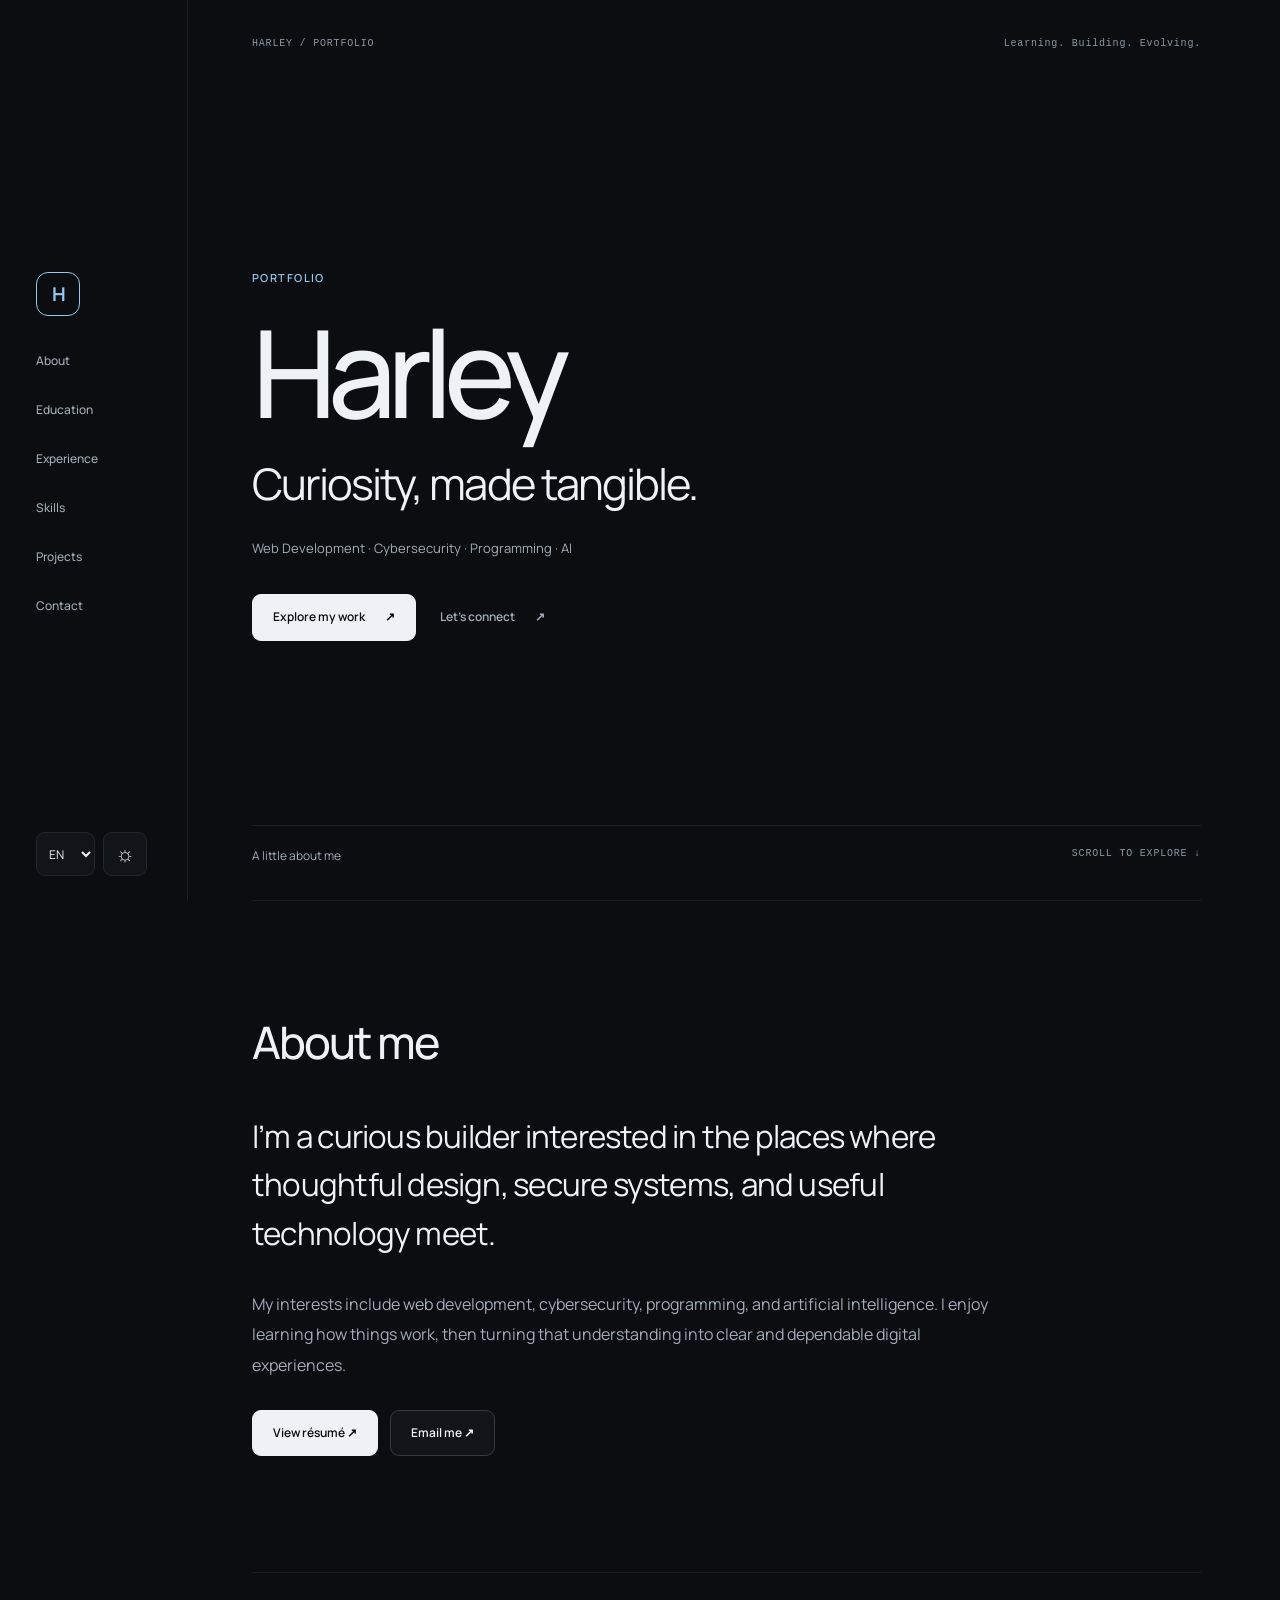
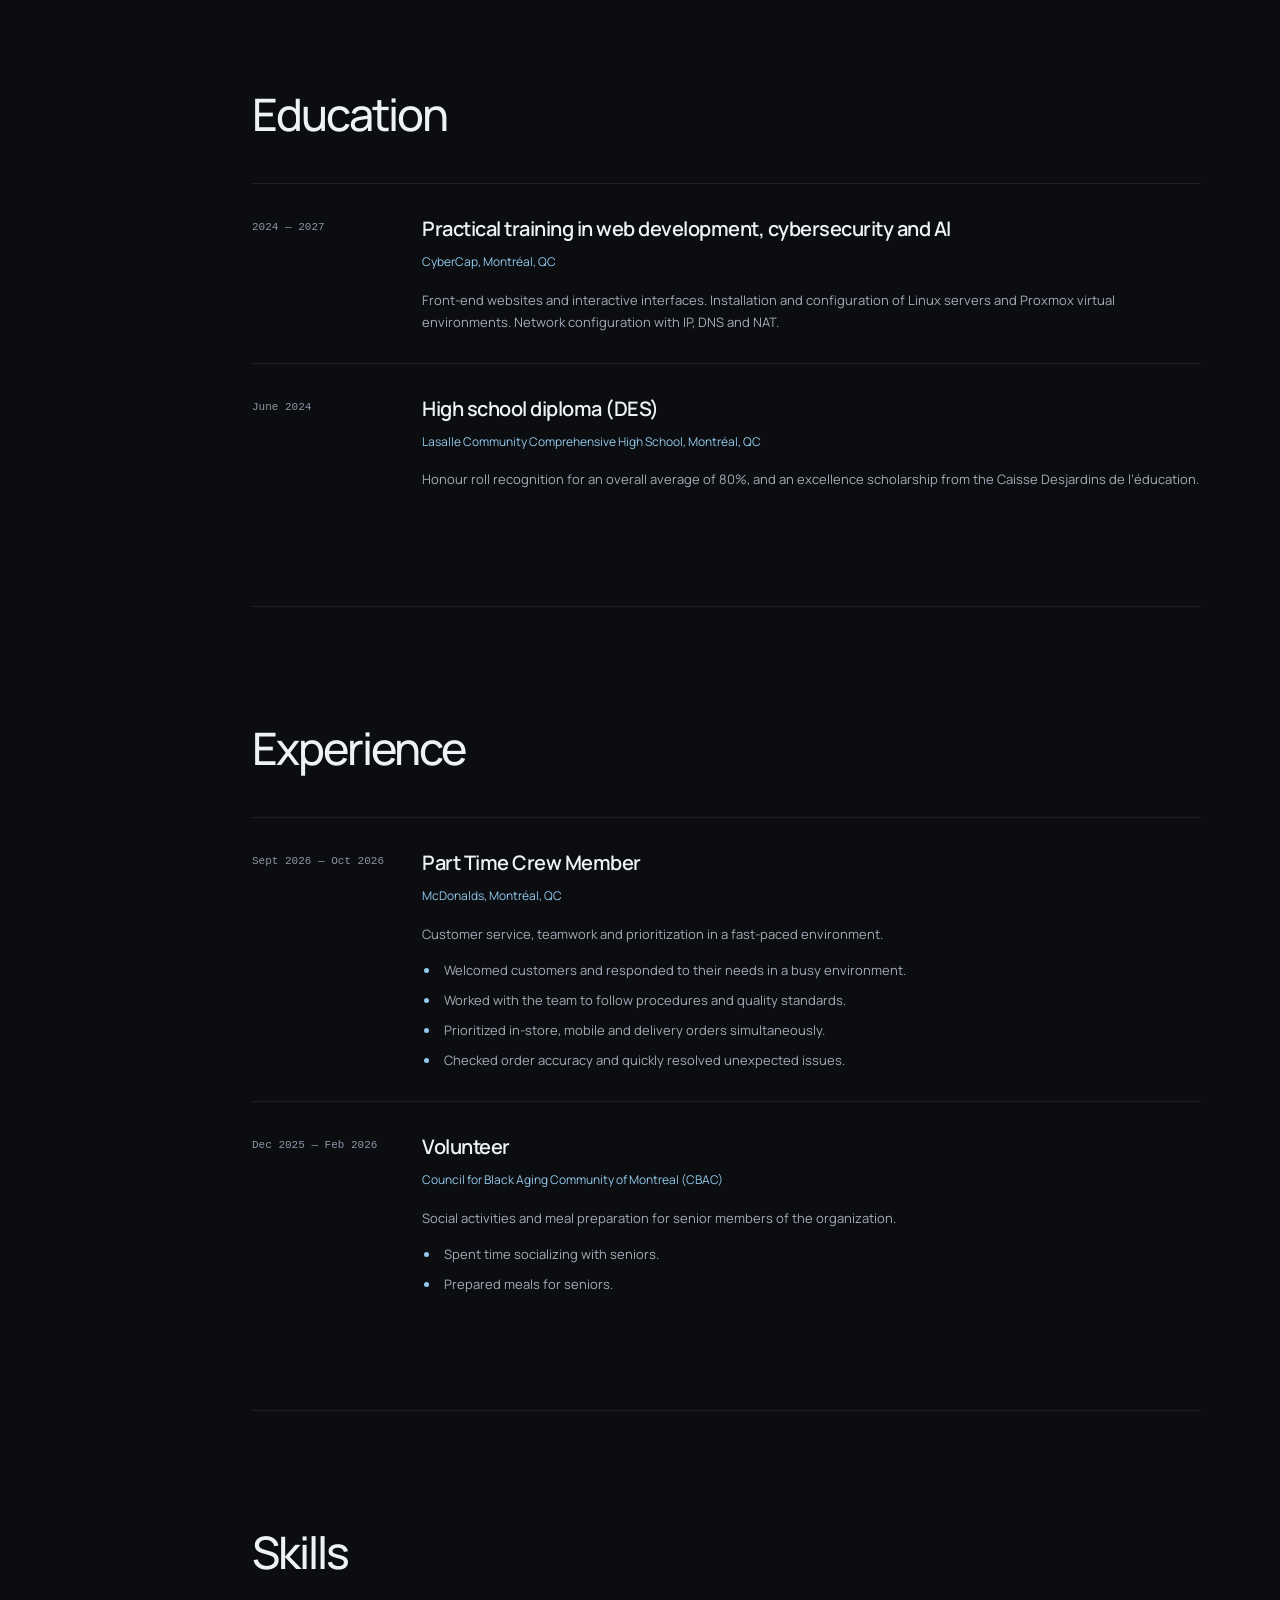
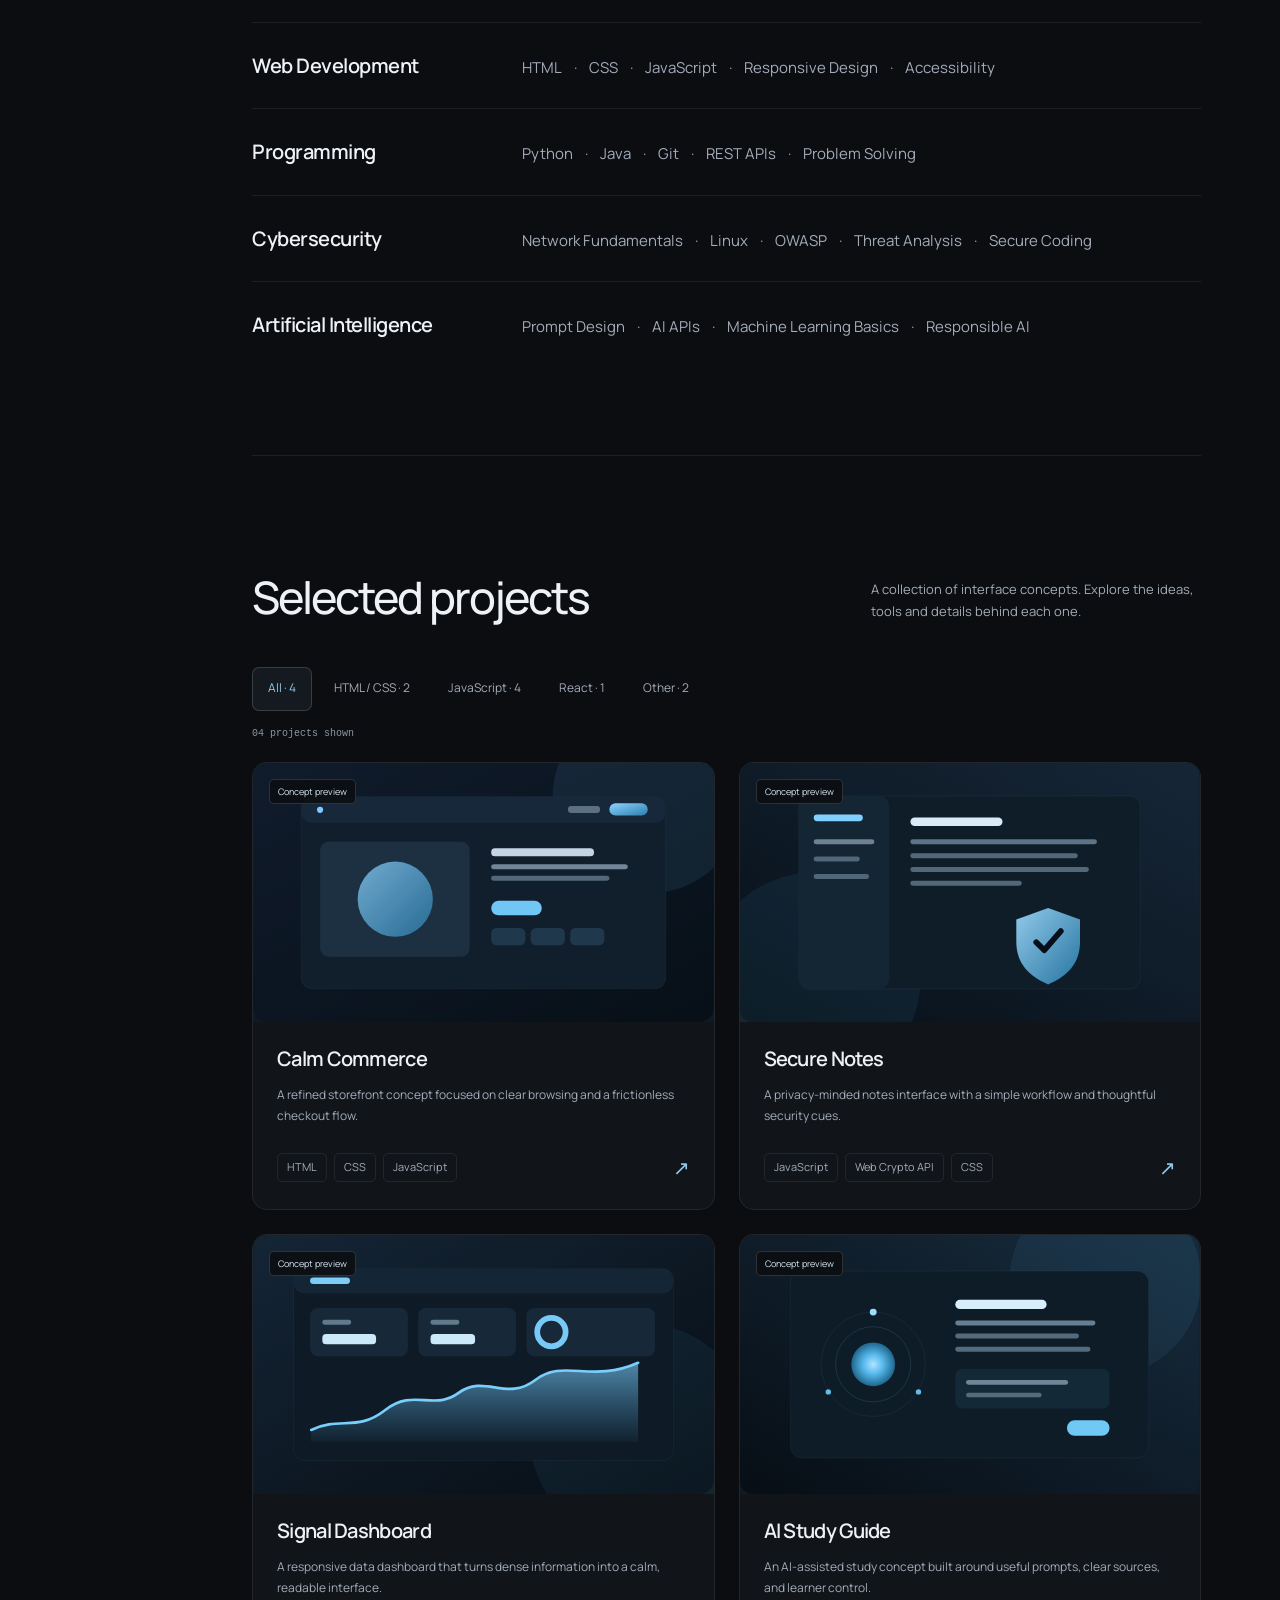
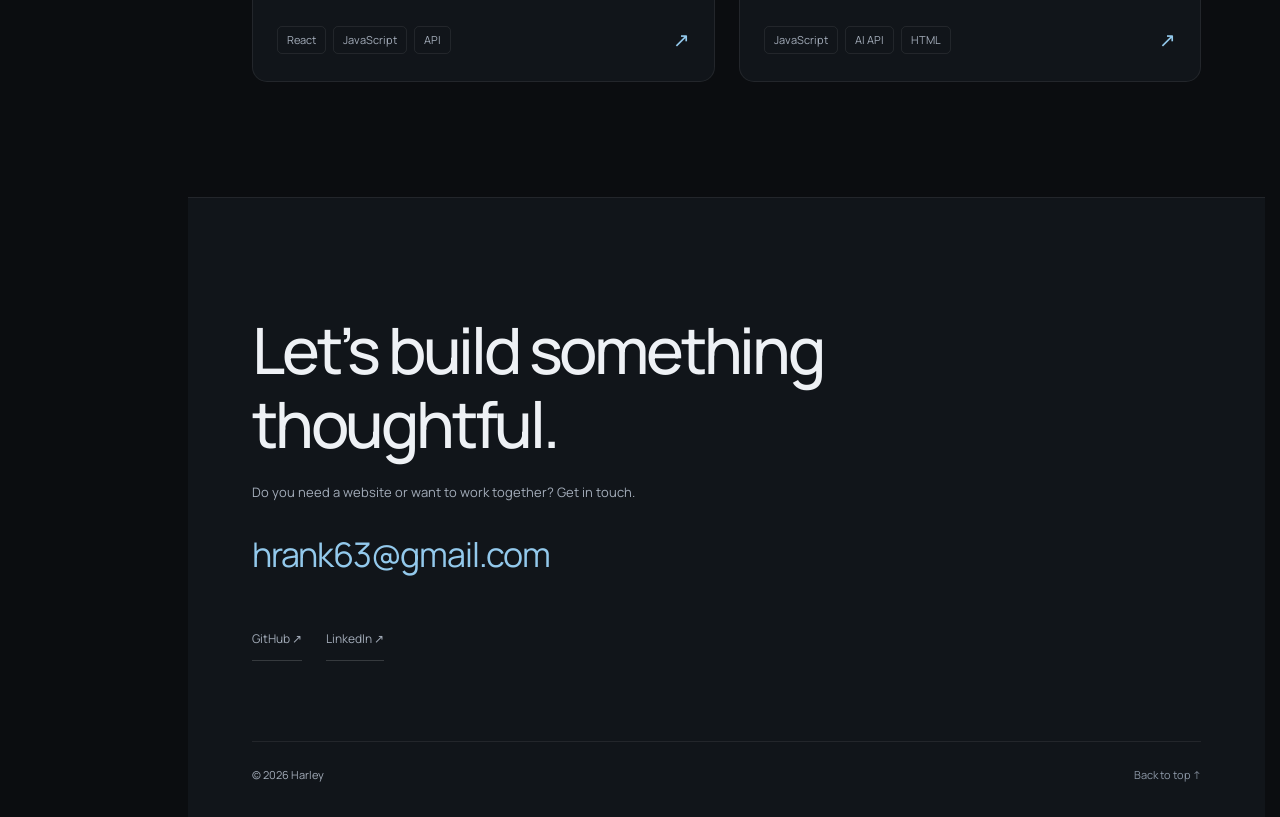
==== commit b9371553: "clean up2" ====
--- a/index.html
+++ b/index.html
@@ -90,7 +90,6 @@
 
         <section class="section content-section reveal" id="about" data-section="about" aria-labelledby="about-title">
             <div class="section-heading">
-                <p class="section-number">01</p>
                 <h2 id="about-title" data-i18n="sections.about">About me</h2>
             </div>
             <div class="about-layout">
@@ -100,7 +99,6 @@
 
         <section class="section content-section reveal" id="education" data-section="education" aria-labelledby="education-title">
             <div class="section-heading">
-                <p class="section-number">02</p>
                 <h2 id="education-title" data-i18n="sections.education">Education</h2>
             </div>
             <div class="timeline" id="education-list"></div>
@@ -108,7 +106,6 @@
 
         <section class="section content-section reveal" id="experience" data-section="experience" aria-labelledby="experience-title">
             <div class="section-heading">
-                <p class="section-number">03</p>
                 <h2 id="experience-title" data-i18n="sections.experience">Experience</h2>
             </div>
             <div class="timeline" id="experience-list"></div>
@@ -116,7 +113,6 @@
 
         <section class="section content-section reveal" id="skills" data-section="skills" aria-labelledby="skills-title">
             <div class="section-heading">
-                <p class="section-number">04</p>
                 <h2 id="skills-title" data-i18n="sections.skills">Skills</h2>
             </div>
             <div class="skills-grid" id="skills-list"></div>
@@ -125,7 +121,6 @@
         <section class="section content-section projects-section reveal" id="projects" data-section="projects" aria-labelledby="projects-title">
             <div class="section-heading projects-heading">
                 <div>
-                    <p class="section-number">05</p>
                     <h2 id="projects-title" data-i18n="sections.projects">Selected projects</h2>
                 </div>
                 <p class="section-intro" data-i18n="projects.intro">A selection of placeholder work showing how your projects will appear.</p>
@@ -138,7 +133,6 @@
 
     <footer class="section site-footer reveal" id="contact" data-section="contact" aria-labelledby="contact-title">
         <div class="footer-content">
-            <p class="section-number">06</p>
             <h2 id="contact-title" data-i18n="contact.title">Have a project in mind?</h2>
             <p data-i18n="contact.body">Need a website or want to work together? Get in touch.</p>
             <a class="contact-email" id="contact-email" href="mailto:hrank63@gmail.com">hrank63@gmail.com</a>
--- a/css/style.css
+++ b/css/style.css
@@ -78,19 +78,14 @@
     padding: 24px; display: grid; grid-template-rows: minmax(0, 1fr) auto minmax(0, 1fr);
     border-right: 1px solid var(--border); background: var(--bg);
 }
-.desktop-nav { grid-row: 2; display: grid; gap: 5px; counter-reset: navigation; }
+.desktop-nav { grid-row: 2; display: grid; gap: 5px; }
 .desktop-nav > a:not(.sidebar-logo) {
     position: relative; min-height: 44px; display: flex; align-items: center;
     padding: 9px 12px; border-radius: 8px; color: var(--text-soft);
     font-size: 12px; font-weight: 500; transition: color .2s, background .2s;
 }
-.desktop-nav > a:not(.sidebar-logo)::before {
-    counter-increment: navigation; content: "0" counter(navigation);
-    font: 10px/1 monospace; color: var(--text-faint); margin-right: 12px;
-}
 .desktop-nav > a:not(.sidebar-logo):hover { color: var(--text); background: var(--surface); }
 .desktop-nav > a:not(.sidebar-logo).active { color: var(--accent); background: var(--accent-soft); }
-.desktop-nav > a.active::before { color: var(--accent); }
 .sidebar-logo, .mobile-logo {
     display: grid; place-items: center; width: 44px; height: 44px;
     border: 1px solid var(--border-strong); border-radius: 12px;
@@ -153,11 +148,10 @@
 .text-link:hover { color: var(--accent); }
 
 /* About, education and experience share a strong left edge. */
-.about-copy { max-width: 740px; margin-left: 35px; }
+.about-copy { max-width: 740px; }
 .about-copy p { color: var(--text-soft); font-size: 16px; line-height: 1.9; }
 .about-copy p:first-child { font-size: clamp(22px, 2.45vw, 32px); line-height: 1.55; letter-spacing: -.025em; color: var(--text); }
 .button-row { margin-top: 30px; gap: 12px; }
-.timeline { margin-left: 35px; }
 .timeline-item { display: grid; grid-template-columns: 140px minmax(0, 1fr); gap: 30px; border-top: 1px solid var(--border); padding: 30px 0; }
 .timeline-item:last-child { padding-bottom: 0; }
 .timeline-date { color: var(--text-faint); font: 11px/1.8 monospace; margin-top: 4px; }
@@ -170,12 +164,16 @@
 .responsibilities li::marker { color: var(--accent); }
 
 /* Skills */
-.skills-grid { display: grid; grid-template-columns: repeat(2, minmax(0, 1fr)); gap: 16px; margin-left: 35px; counter-reset: skill; }
-.skill-group { border: 1px solid var(--border); border-radius: 14px; background: var(--surface); padding: 28px; }
-.skill-group::before { counter-increment: skill; content: "0" counter(skill) " /"; display: block; color: var(--accent); font: 10px monospace; margin-bottom: 24px; }
-.skill-group h3 { font-size: 17px; margin-bottom: 18px; }
-.skill-tags, .project-tech { display: flex; flex-wrap: wrap; gap: 7px; }
-.skill-tag, .tech-tag { color: var(--text-soft); font-size: 11px; padding: 4px 9px; border: 1px solid var(--border); border-radius: 5px; }
+/* Open rows that echo the timeline instead of boxed cards. */
+.skill-group { display: grid; grid-template-columns: 240px minmax(0, 1fr); gap: 30px; align-items: baseline; border-top: 1px solid var(--border); padding: 28px 0; }
+.skill-group:last-child { padding-bottom: 0; }
+.skill-group h3 { font-size: 20px; line-height: 1.45; letter-spacing: -.025em; margin: 0; transition: color .2s; }
+.skill-group:hover h3 { color: var(--accent); }
+.skill-tags { display: flex; flex-wrap: wrap; row-gap: 6px; }
+.skill-tag { color: var(--text-soft); font-size: 15px; line-height: 1.7; }
+.skill-tag:not(:last-child)::after { content: "·"; margin: 0 12px; color: var(--text-faint); }
+.project-tech { display: flex; flex-wrap: wrap; gap: 7px; }
+.tech-tag { color: var(--text-soft); font-size: 11px; padding: 4px 9px; border: 1px solid var(--border); border-radius: 5px; }
 
 /* Projects: whole cards are real buttons, expanded details live in a modal. */
 .projects-heading { justify-content: space-between; align-items: end; }
@@ -211,9 +209,8 @@
 /* A generous contact ending */
 .site-footer { width: auto; margin-left: var(--sidebar-width); margin-right: 0; padding: var(--section-space) var(--gutter) 32px; border-top: 1px solid var(--border); background: var(--surface); scroll-margin-top: 24px; }
 .footer-content { max-width: var(--content-width); margin: auto; }
-.site-footer .section-number { margin-bottom: 30px; }
 .site-footer h2 { font-size: clamp(38px, 5vw, 70px); max-width: 700px; margin-bottom: 20px; letter-spacing: -.05em; }
-.site-footer p:not(.section-number) { color: var(--text-soft); font-size: 13px; }
+.site-footer p { color: var(--text-soft); font-size: 13px; }
 .contact-email { display: inline-block; font-size: clamp(19px, 2.8vw, 34px); color: var(--accent); letter-spacing: -.035em; padding-block: 10px; overflow-wrap: anywhere; }
 .contact-email:hover { text-decoration: underline; text-underline-offset: 6px; }
 .social-links { display: flex; flex-wrap: wrap; gap: 24px; margin-top: 24px; }
@@ -254,8 +251,8 @@
     .hero-bottomline span:last-child { font-size: 8px; }
     .content-section { scroll-margin-top: 0; }
     .section-heading { gap: 14px; margin-bottom: 32px; }
-    .about-copy, .timeline, .skills-grid { margin-left: 0; }
     .timeline-item { grid-template-columns: 1fr; gap: 6px; }
+    .skill-group { grid-template-columns: 1fr; gap: 12px; padding: 24px 0; }
     .timeline-date { margin-bottom: 6px; }
     .projects-grid { gap: 16px; }
     .project-card-body { padding: 18px; }
@@ -266,9 +263,8 @@
     .site-footer { scroll-margin-top: 0; }
 }
 @media (max-width: 540px) {
-    .skills-grid, .projects-grid { grid-template-columns: 1fr; }
+    .projects-grid { grid-template-columns: 1fr; }
     .hero-actions { gap: 18px; }
-    .skill-group { padding: 24px; }
     .footer-bottom { flex-direction: column; gap: 12px; margin-top: 60px; }
 }
 @media (max-width: 360px) {
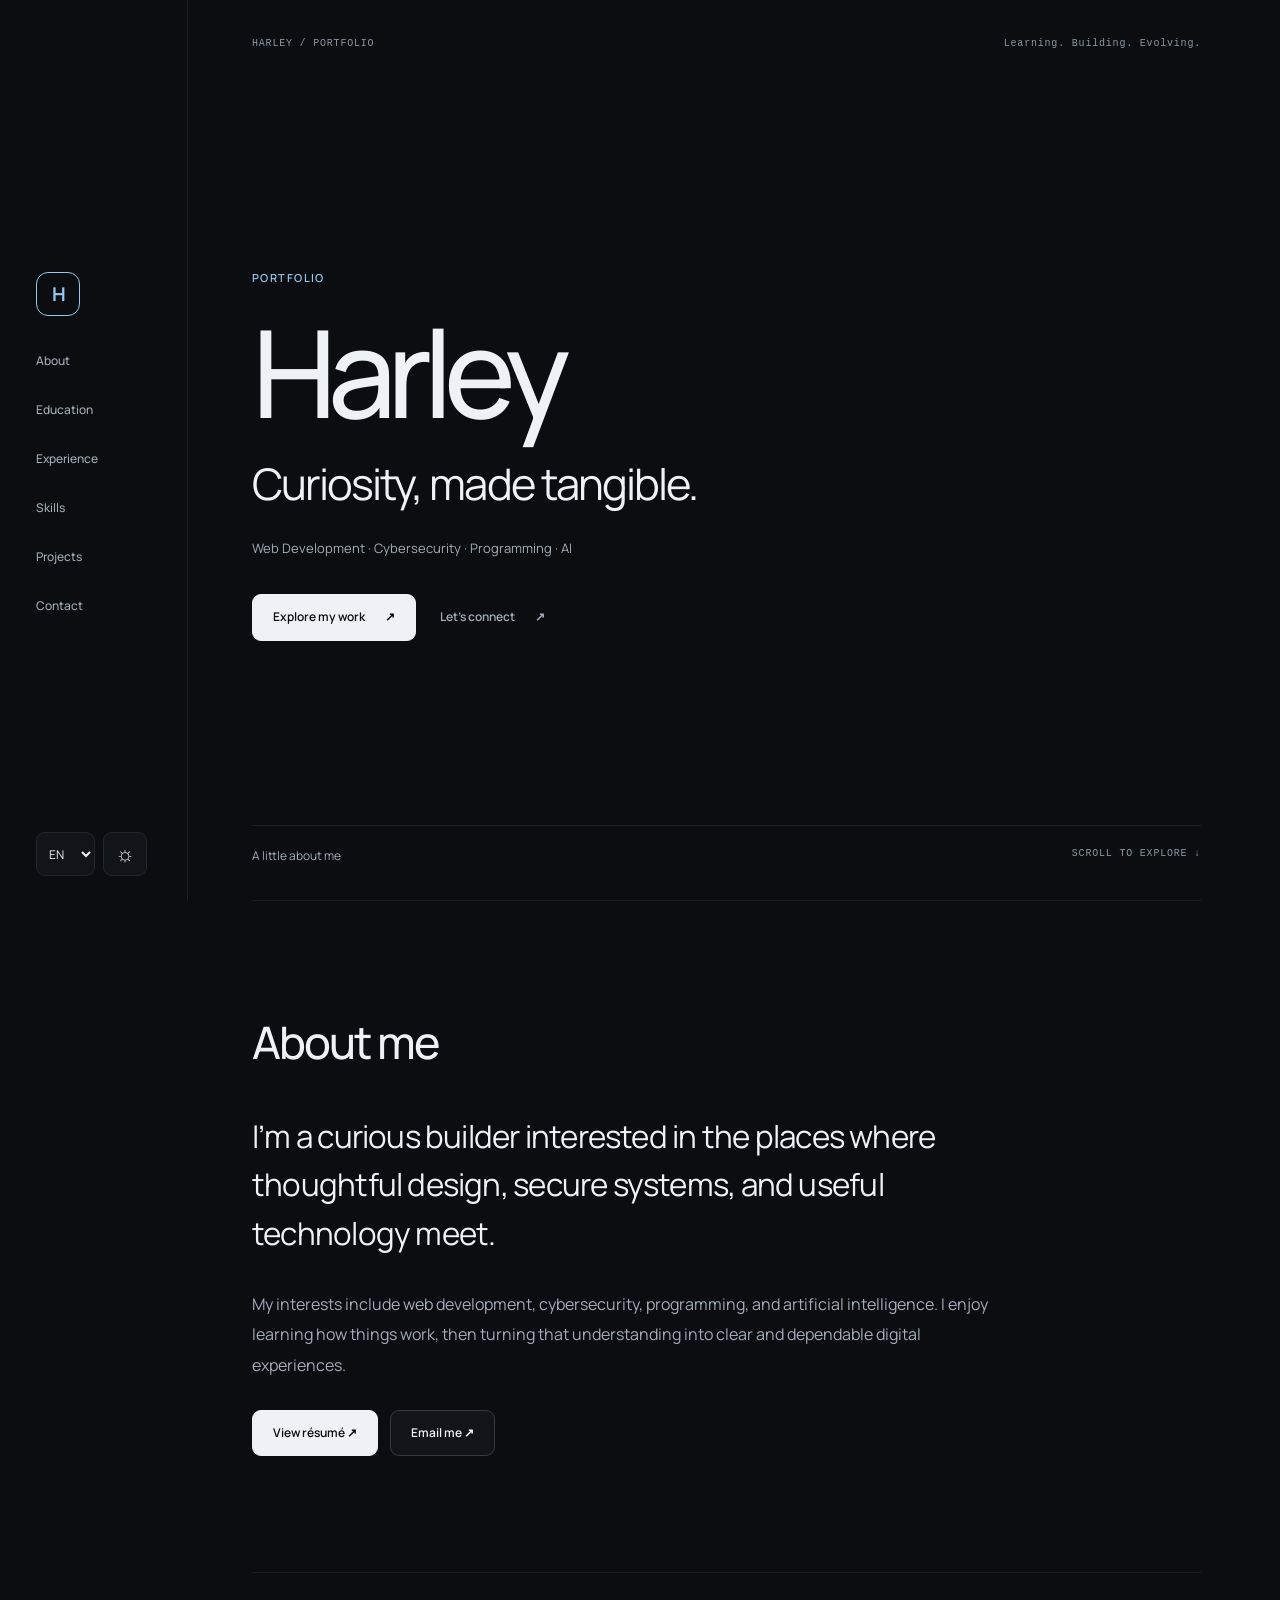
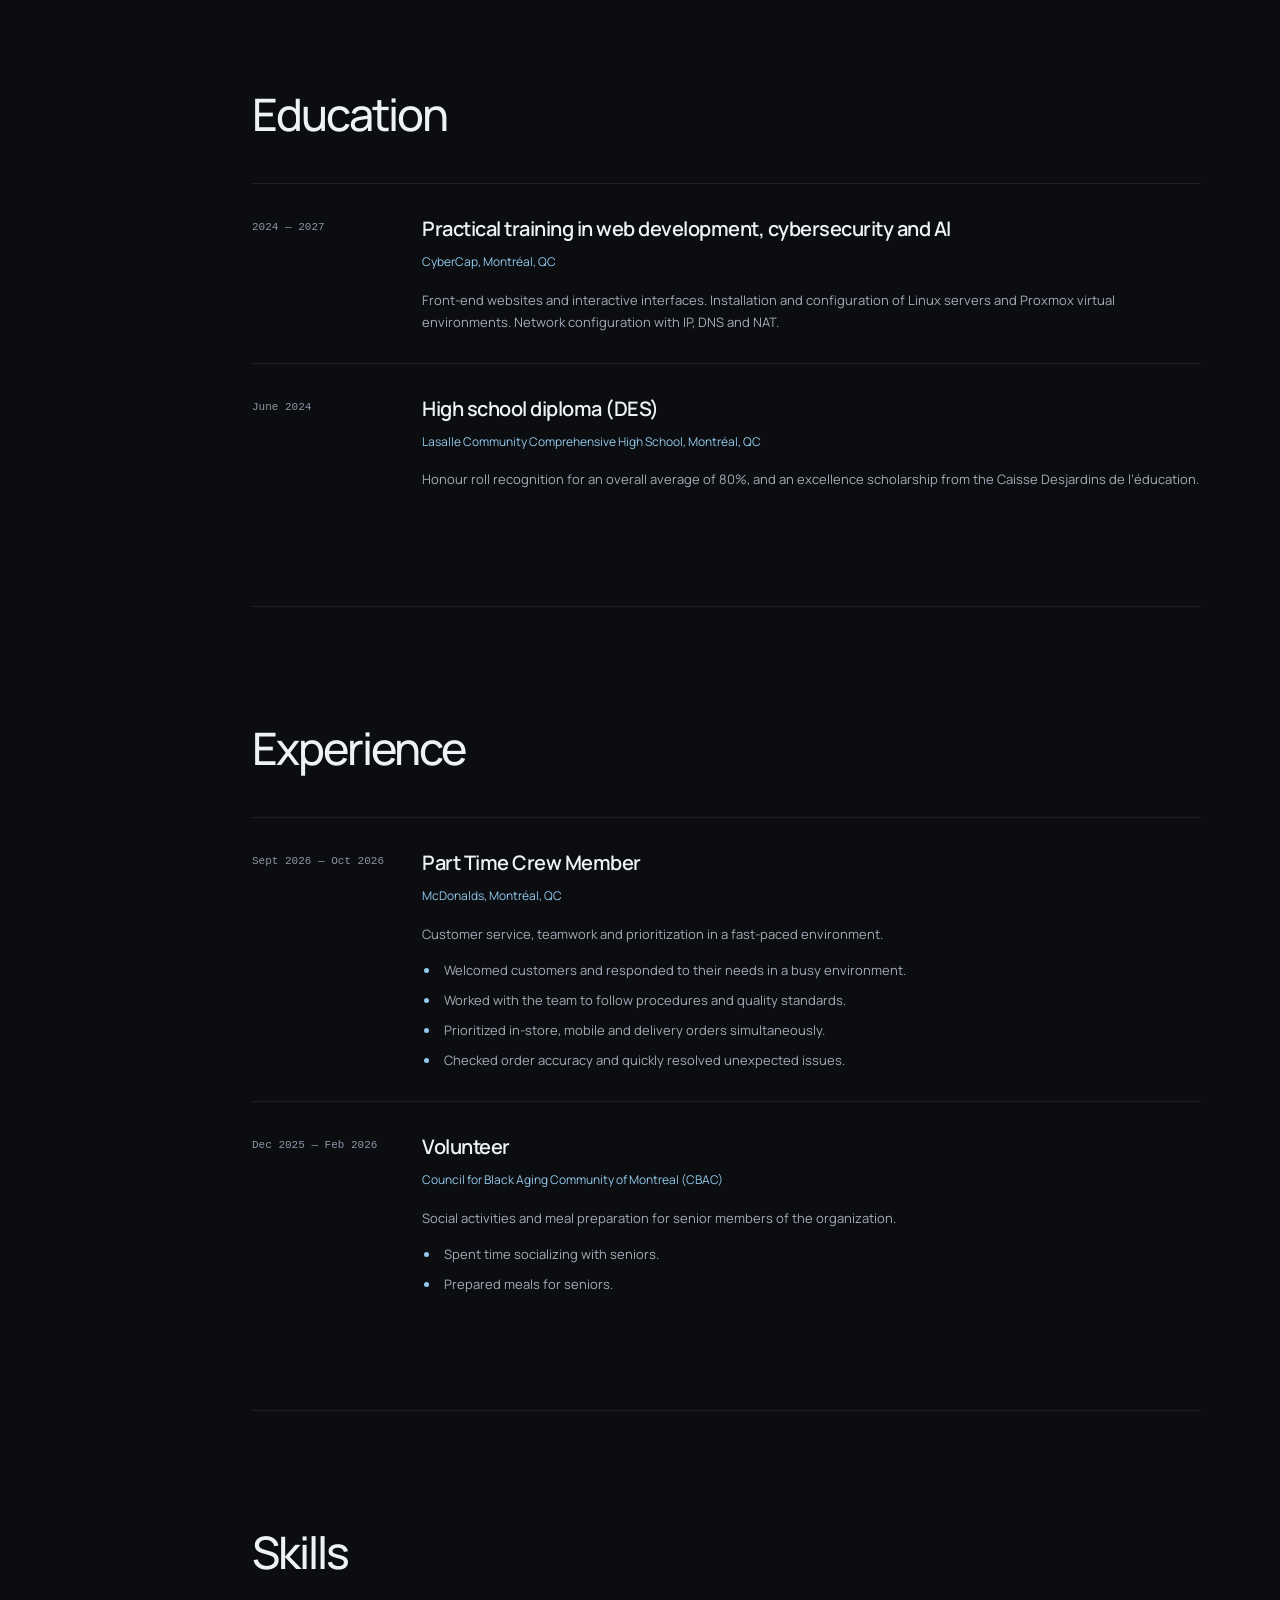
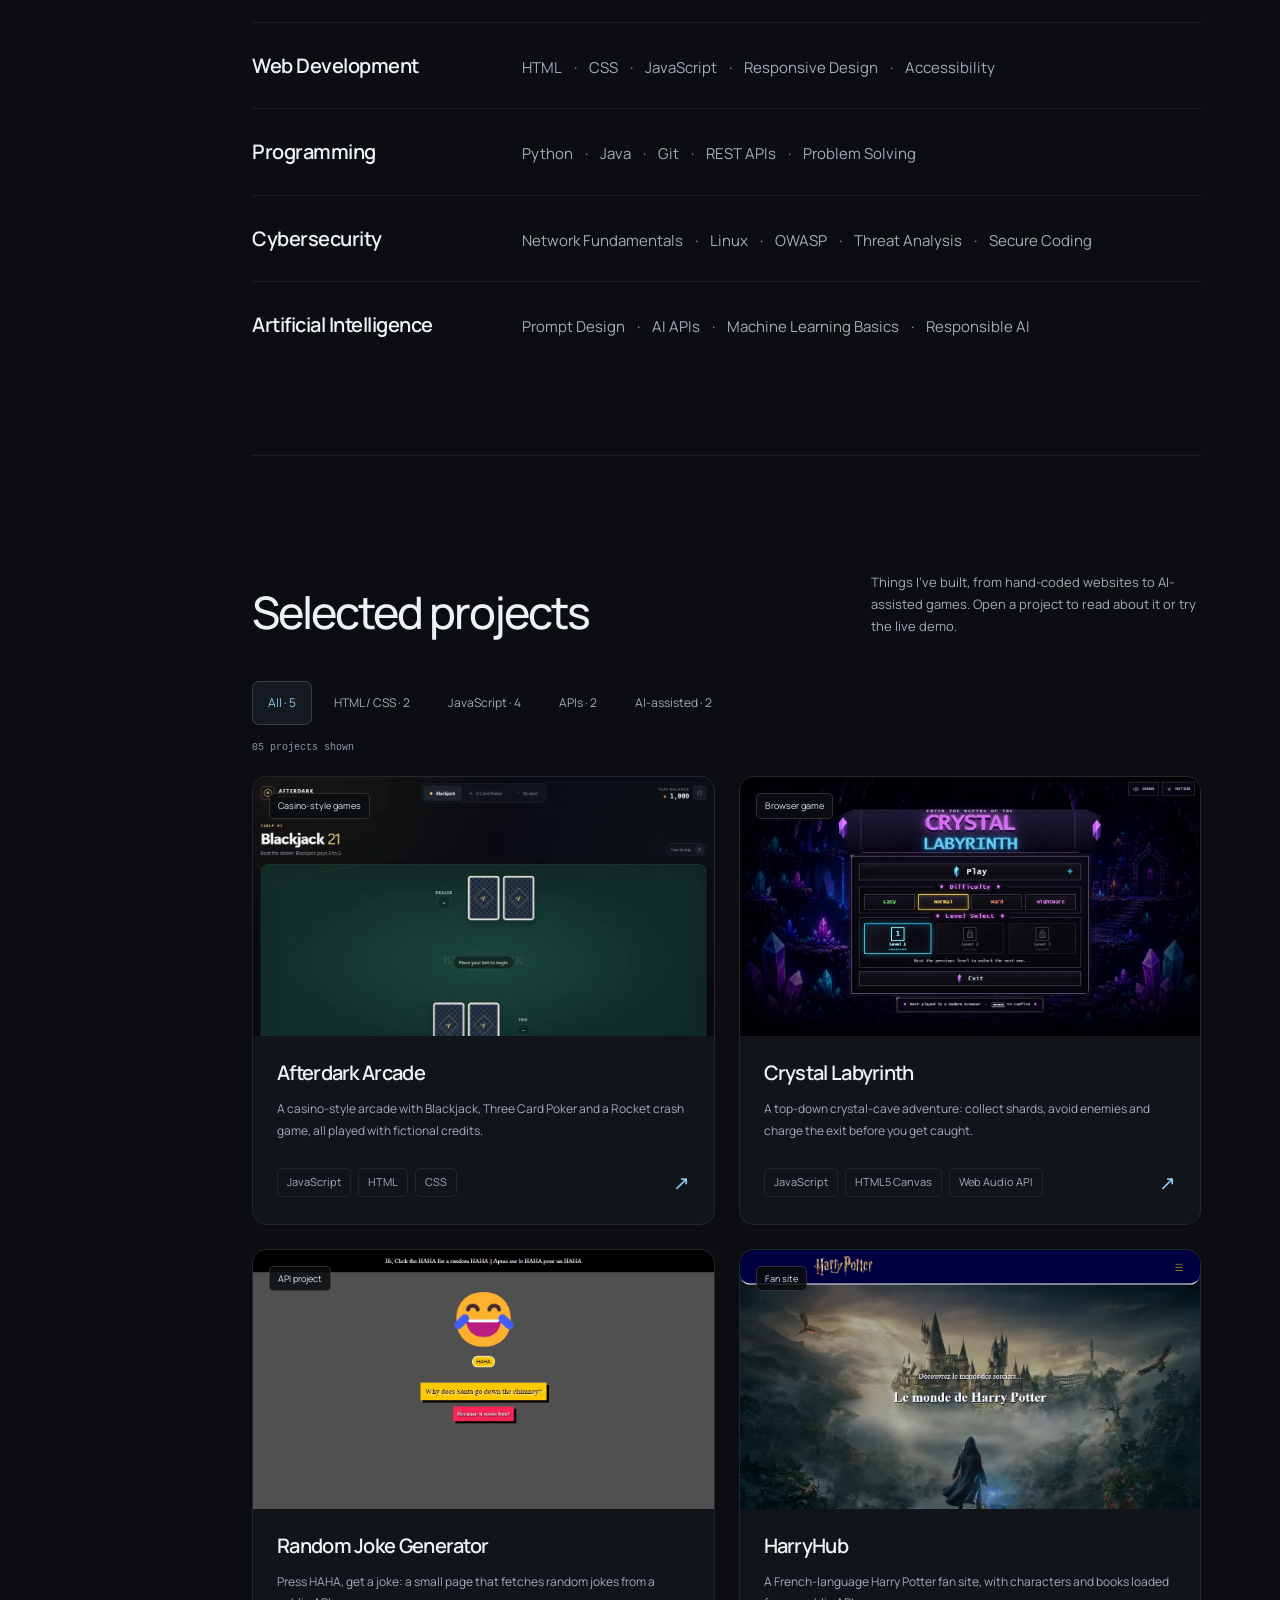
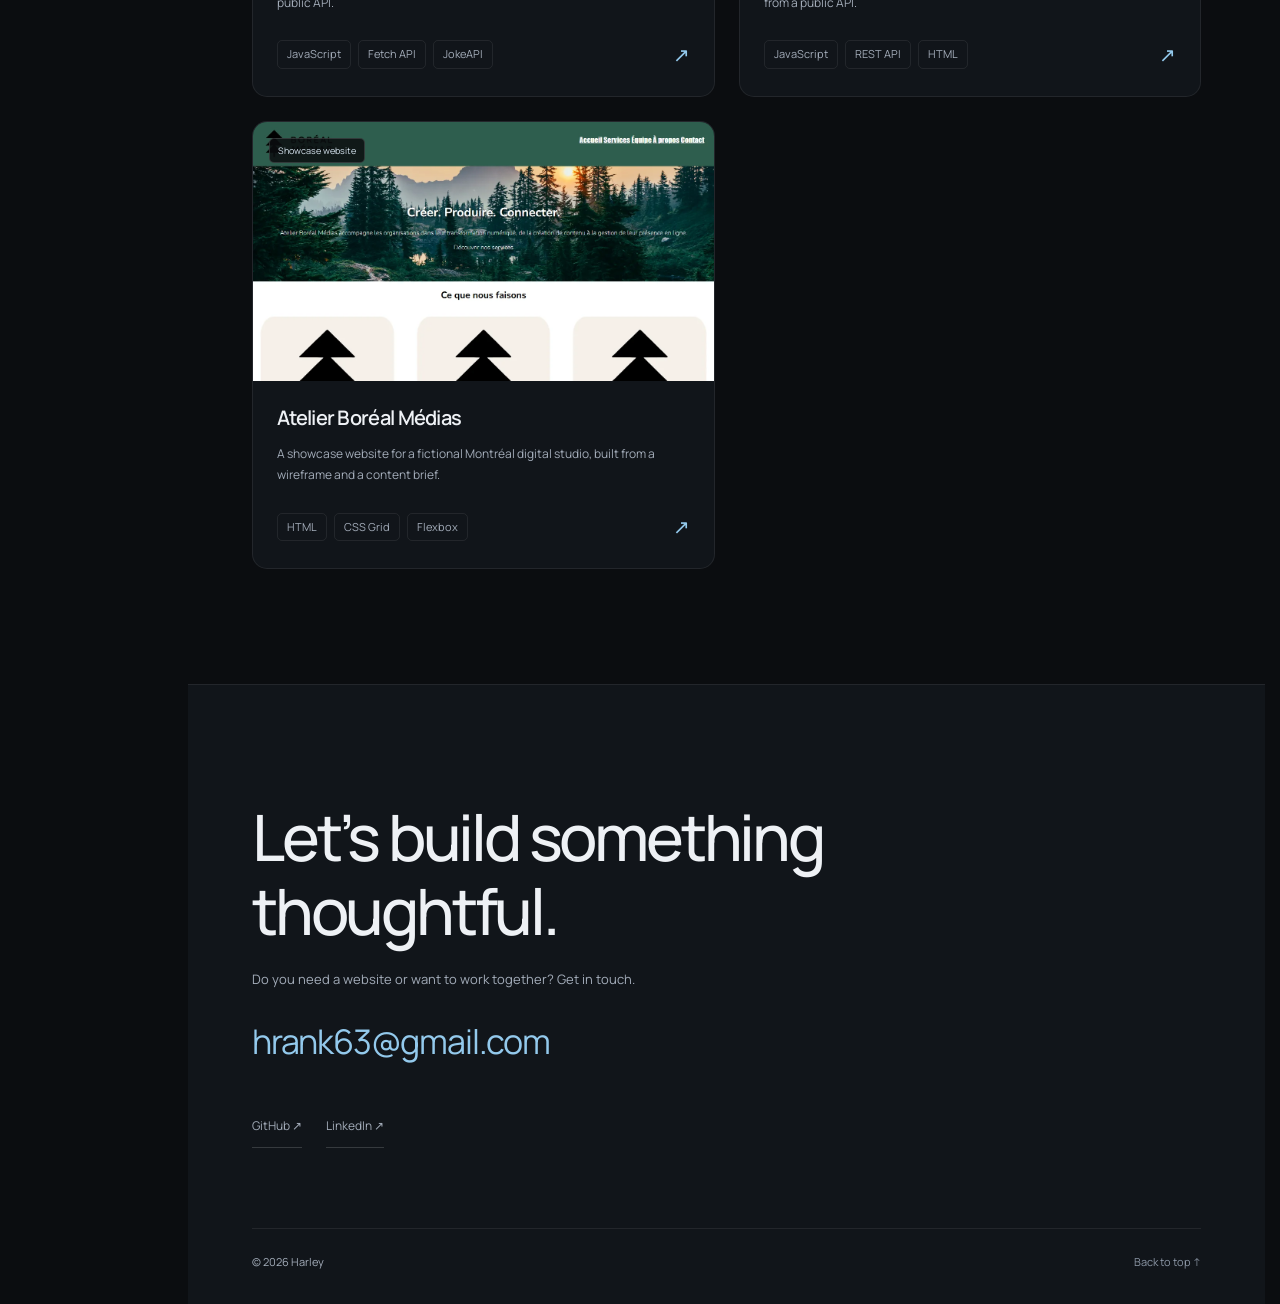
==== commit f4aaa837: "hello?" ====
--- a/index.html
+++ b/index.html
@@ -123,7 +123,7 @@
                 <div>
                     <h2 id="projects-title" data-i18n="sections.projects">Selected projects</h2>
                 </div>
-                <p class="section-intro" data-i18n="projects.intro">A selection of placeholder work showing how your projects will appear.</p>
+                <p class="section-intro" data-i18n="projects.intro">Things I’ve built, from hand-coded websites to AI-assisted games. Open a project to read about it or try the live demo.</p>
             </div>
             <div class="filter-list" id="project-filters" aria-label="Filter projects"></div>
             <p class="filter-status" id="filter-status" role="status"></p>
--- a/css/style.css
+++ b/css/style.css
@@ -11,6 +11,8 @@
     --accent-soft: #93c9ec12;
     --border: #ffffff13;
     --border-strong: #ffffff28;
+    --button-bg: #eef1f5;
+    --button-text: #0b0d10;
     --sidebar-width: 188px;
     --content-width: 1060px;
     --gutter: clamp(28px, 5vw, 80px);
@@ -19,16 +21,18 @@
 }
 html[data-theme="light"] {
     color-scheme: light;
-    --bg: #f5f3ee;
-    --surface: #fffefa;
-    --surface-hover: #ebeef0;
+    --bg: #f7f9fc;
+    --surface: #ffffff;
+    --surface-hover: #eaf2f9;
     --text: #212931;
     --text-soft: #596574;
     --text-faint: #606b76;
-    --accent: #27658c;
-    --accent-soft: #27658c0d;
-    --border: #24354a1c;
-    --border-strong: #24354a36;
+    --accent: #1f6fb2;
+    --accent-soft: #1f6fb214;
+    --border: #1f6fb226;
+    --border-strong: #1f6fb252;
+    --button-bg: #1f6fb2;
+    --button-text: #ffffff;
 }
 
 /* Base and accessibility */
@@ -60,7 +64,7 @@
 }
 .skip-link {
     position: fixed; z-index: 300; left: 20px; top: 12px;
-    padding: 10px 16px; border-radius: 8px; background: var(--text); color: var(--bg);
+    padding: 10px 16px; border-radius: 8px; background: var(--button-bg); color: var(--button-text);
     transform: translateY(-160%);
 }
 .skip-link:focus { transform: none; }
@@ -141,7 +145,7 @@
     display: inline-flex; min-height: 46px; align-items: center; justify-content: center;
     gap: 20px; font-size: 12px; font-weight: 600; transition: border-color .2s, background .2s, transform .2s;
 }
-.button { background: var(--text); color: var(--bg); border: 1px solid var(--text); border-radius: 9px; padding: 12px 20px; }
+.button { background: var(--button-bg); color: var(--button-text); border: 1px solid var(--button-bg); border-radius: 9px; padding: 12px 20px; }
 .button:hover { transform: translateY(-2px); }
 .button-secondary { background: var(--surface); color: var(--text); border-color: var(--border-strong); }
 .text-link { color: var(--text-soft); }
@@ -261,16 +265,26 @@
     .project-dialog { max-height: calc(100dvh - 24px); width: calc(100% - 24px); }
     .dialog-visual { aspect-ratio: 16/9; }
     .site-footer { scroll-margin-top: 0; }
+
+    /* Phones read better centred; project cards keep their own internal alignment. */
+    .section, .site-footer { text-align: center; }
+    .hero-topline { justify-content: center; }
+    .hero-bottomline { flex-direction: column; align-items: center; gap: 8px; }
+    .hero-statement, .hero-subtitle, .about-copy, .section-intro, .site-footer h2 { margin-inline: auto; }
+    .hero-actions, .button-row, .section-heading, .skill-tags, .filter-list, .social-links { justify-content: center; }
+    .projects-heading { align-items: center; }
+    .responsibilities { padding-left: 0; list-style-position: inside; }
+    .responsibilities li { padding-left: 0; }
+    .footer-bottom { flex-direction: column; align-items: center; gap: 12px; }
 }
 @media (max-width: 540px) {
     .projects-grid { grid-template-columns: 1fr; }
     .hero-actions { gap: 18px; }
-    .footer-bottom { flex-direction: column; gap: 12px; margin-top: 60px; }
+    .footer-bottom { margin-top: 60px; }
 }
 @media (max-width: 360px) {
     :root { --gutter: 18px; }
     .mobile-controls { gap: 5px; }
-    .hero-bottomline { flex-direction: column; gap: 8px; }
     .hero-statement { font-size: 27px; }
     .hero-actions { gap: 14px; }
     .button { padding-inline: 15px; gap: 10px; }
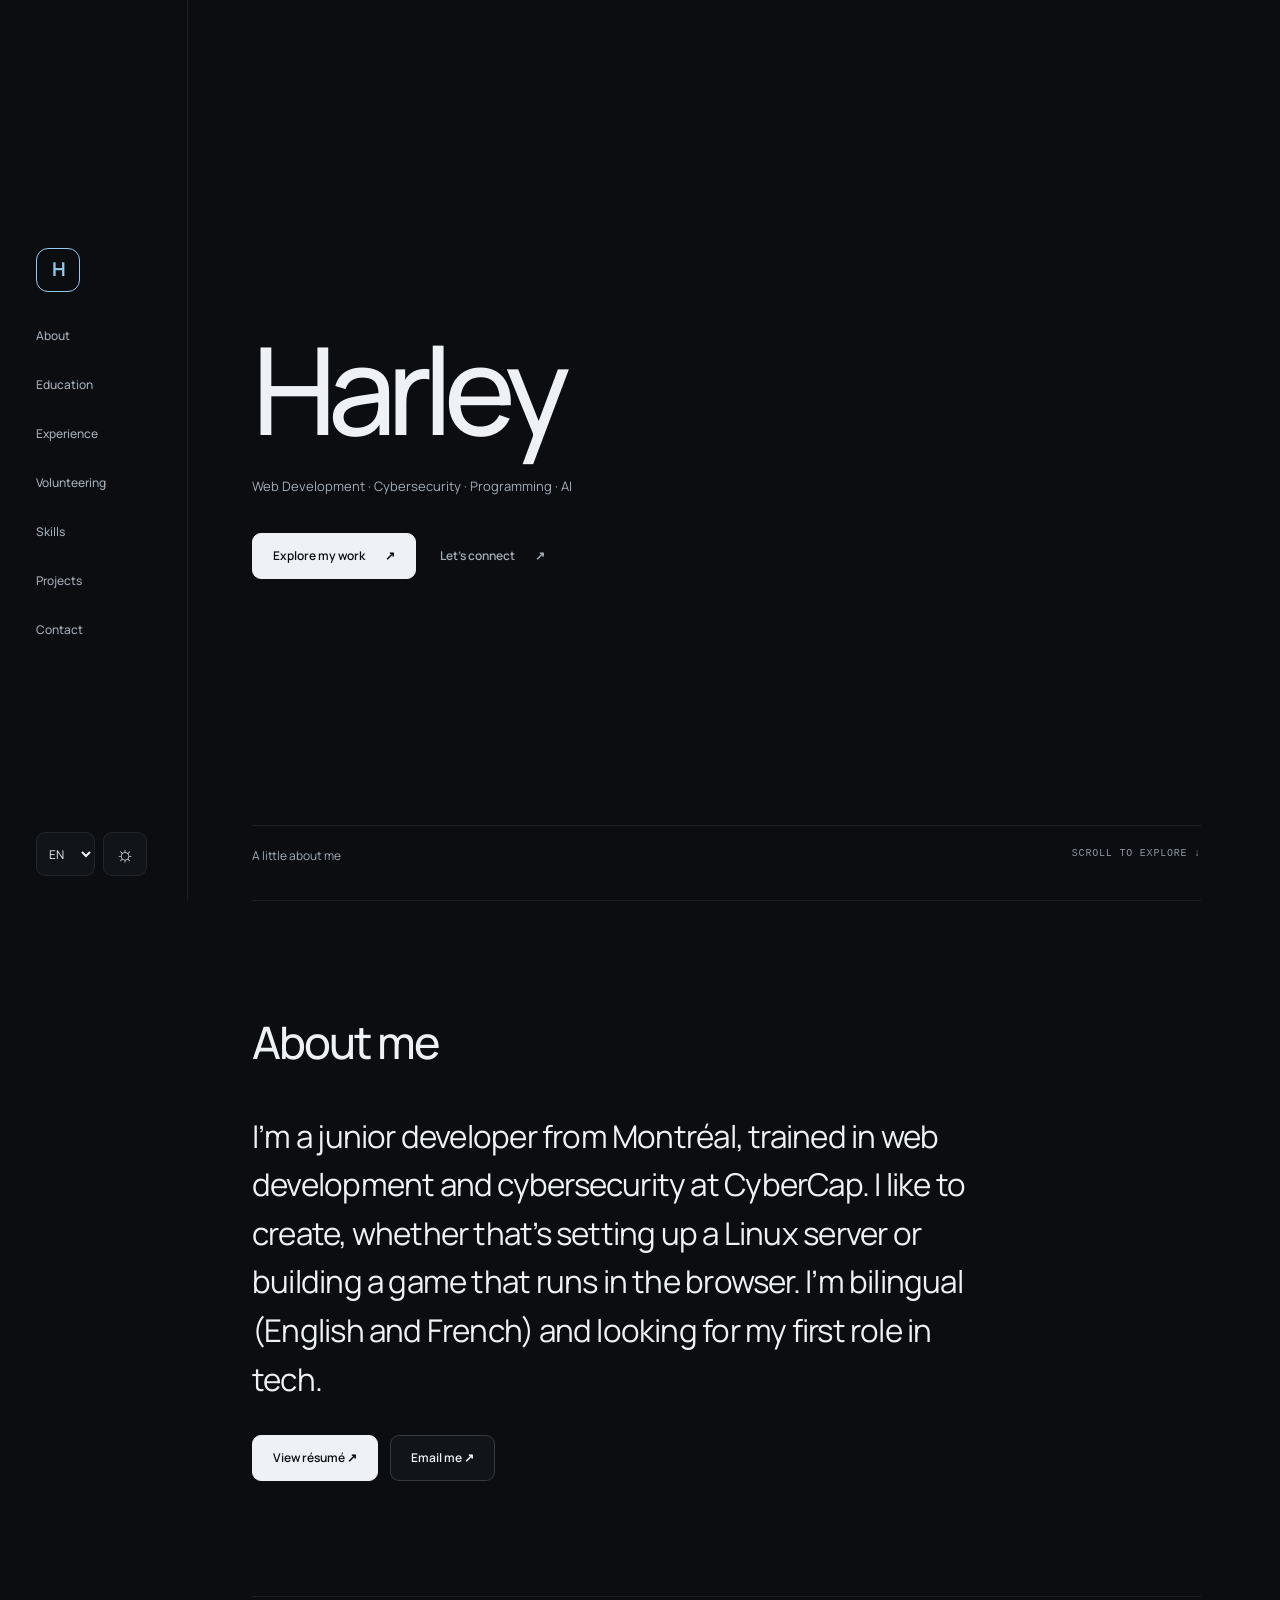
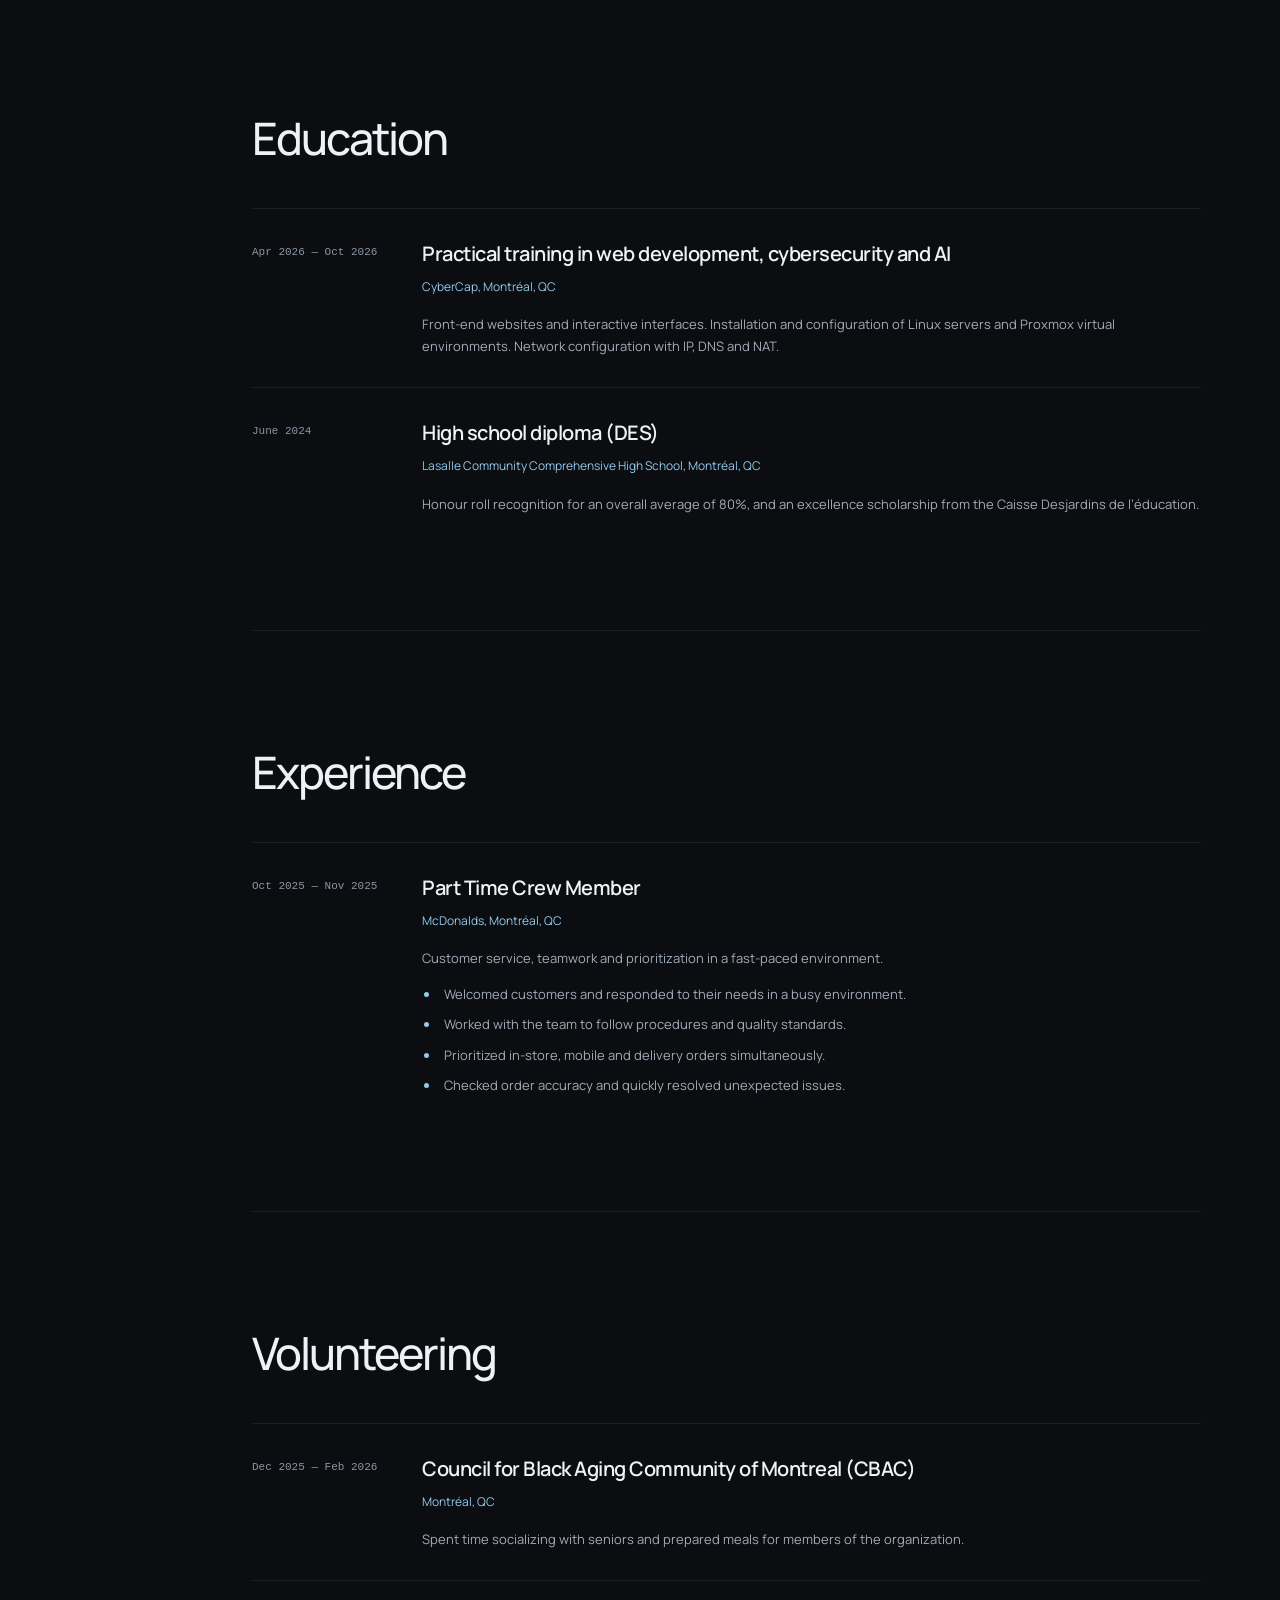
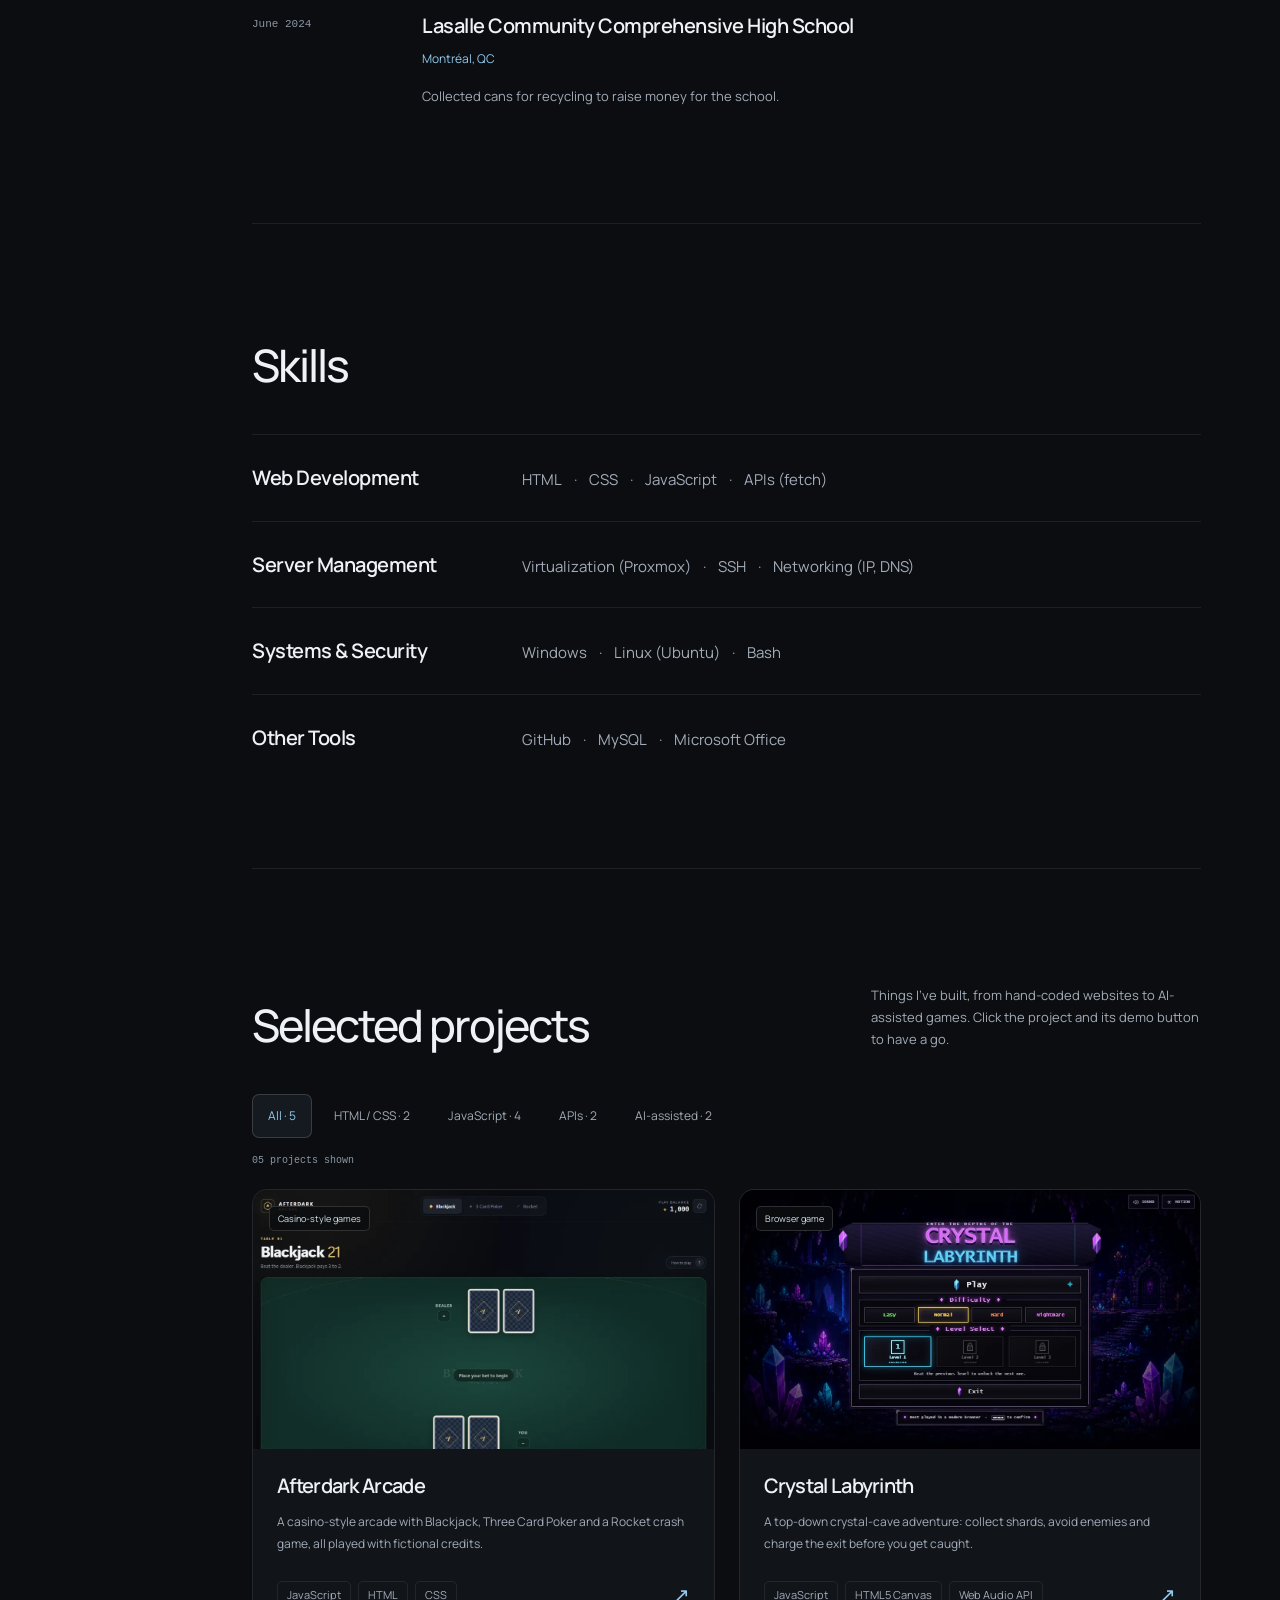
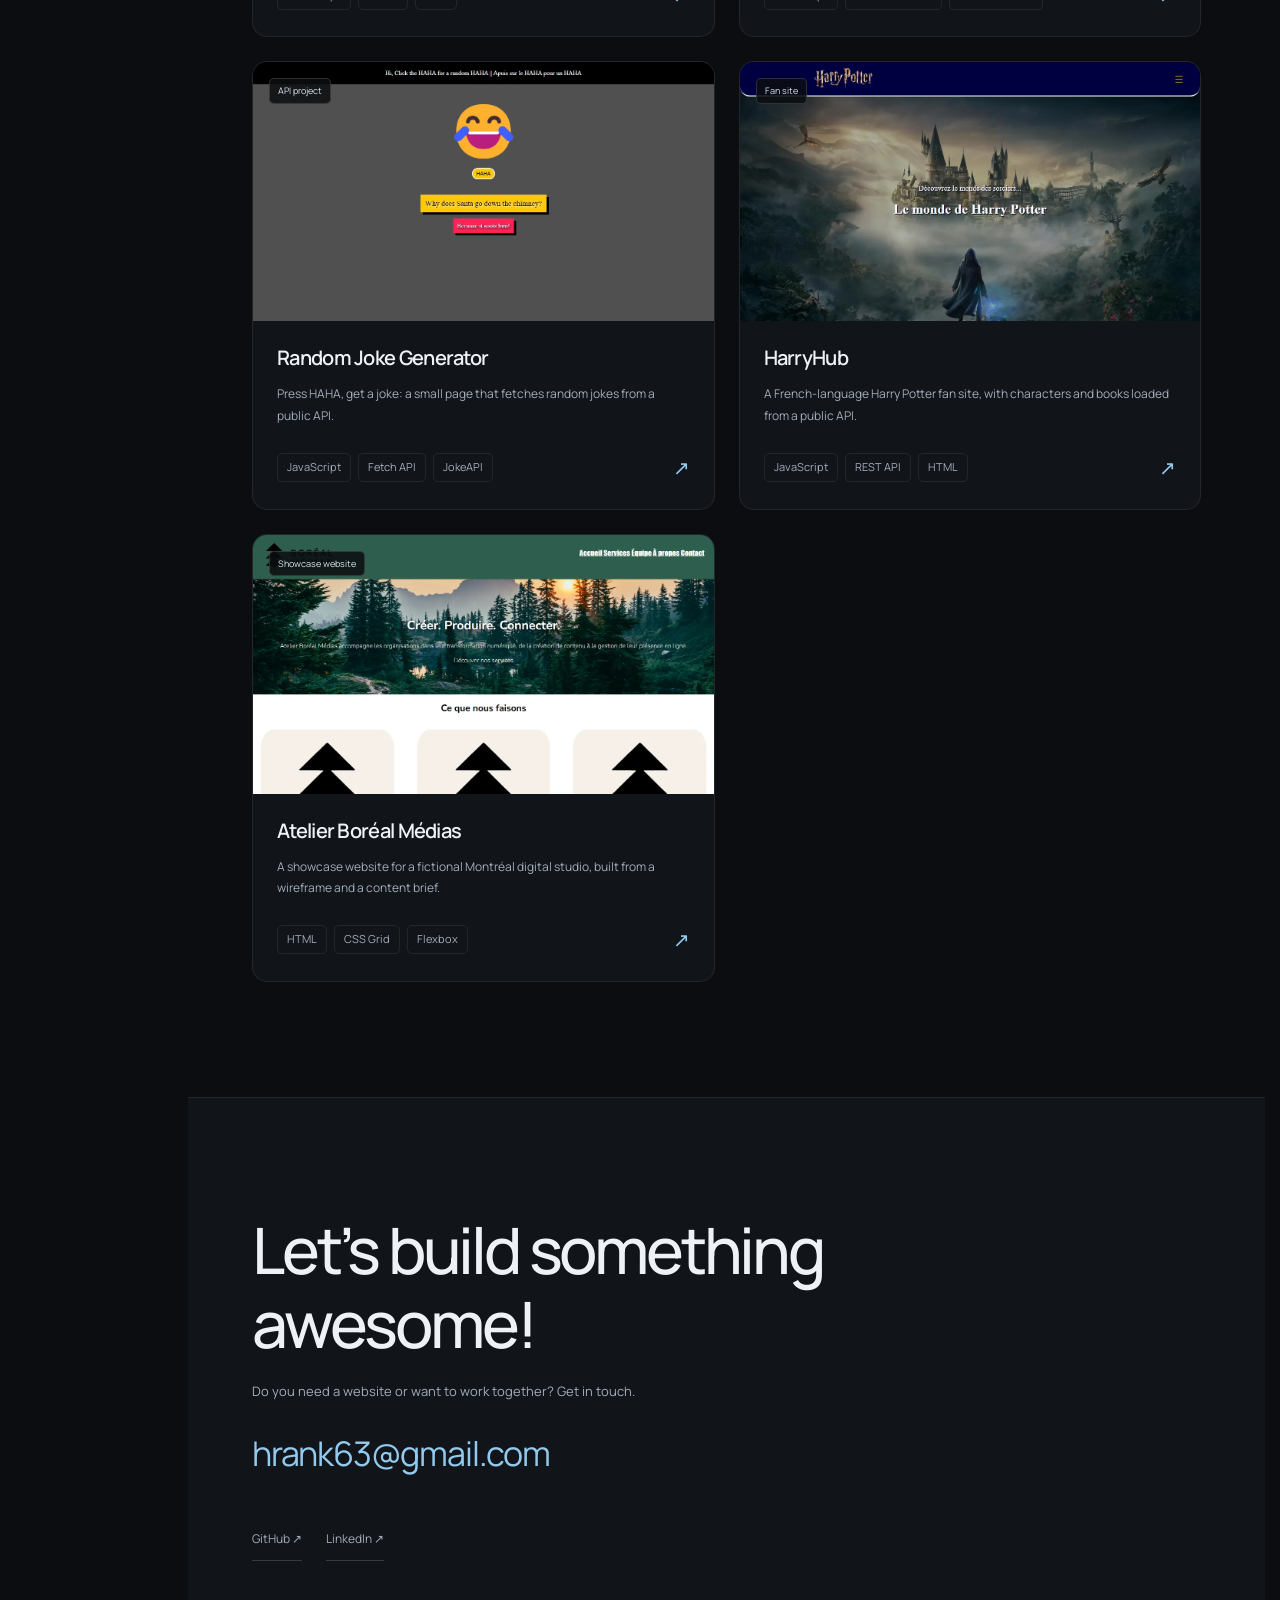
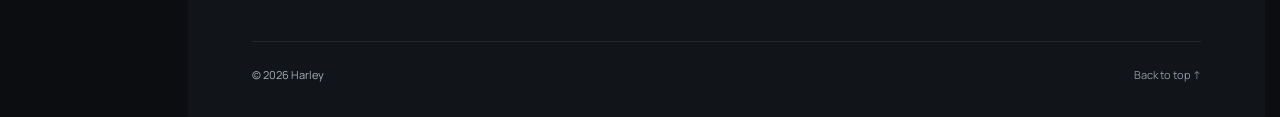
==== commit 33d48b9e: "cleaned up ui and fixed some translations, aswell as added all my projects." ====
--- a/index.html
+++ b/index.html
@@ -26,6 +26,7 @@
             <a href="#about" data-section-link="about" data-i18n="nav.about">About</a>
             <a href="#education" data-section-link="education" data-i18n="nav.education">Education</a>
             <a href="#experience" data-section-link="experience" data-i18n="nav.experience">Experience</a>
+            <a href="#volunteering" data-section-link="volunteering" data-i18n="nav.volunteering">Volunteering</a>
             <a href="#skills" data-section-link="skills" data-i18n="nav.skills">Skills</a>
             <a href="#projects" data-section-link="projects" data-i18n="nav.projects">Projects</a>
             <a href="#contact" data-section-link="contact" data-i18n="nav.contact">Contact</a>
@@ -62,6 +63,7 @@
             <a href="#about" data-section-link="about" data-i18n="nav.about">About</a>
             <a href="#education" data-section-link="education" data-i18n="nav.education">Education</a>
             <a href="#experience" data-section-link="experience" data-i18n="nav.experience">Experience</a>
+            <a href="#volunteering" data-section-link="volunteering" data-i18n="nav.volunteering">Volunteering</a>
             <a href="#skills" data-section-link="skills" data-i18n="nav.skills">Skills</a>
             <a href="#projects" data-section-link="projects" data-i18n="nav.projects">Projects</a>
             <a href="#contact" data-section-link="contact" data-i18n="nav.contact">Contact</a>
@@ -74,11 +76,8 @@
 
     <main id="main-content">
         <section class="hero section" id="hero" data-section="hero" aria-labelledby="hero-name">
-            <div class="hero-topline"><span>HARLEY / PORTFOLIO</span><span data-i18n="hero.topline">Learning. Building. Evolving.</span></div>
             <div class="hero-content">
-                <p class="eyebrow" data-i18n="hero.eyebrow">Personal portfolio</p>
                 <h1 id="hero-name">Harley</h1>
-                <p class="hero-statement" data-i18n="hero.statement">Curiosity, made tangible.</p>
                 <p class="hero-subtitle">Web Development <span>·</span> Cybersecurity <span>·</span> Programming <span>·</span> AI</p>
                 <div class="hero-actions">
                     <a class="button" href="#projects"><span data-i18n="hero.explore">Explore my work</span><span aria-hidden="true">↗</span></a>
@@ -109,6 +108,13 @@
                 <h2 id="experience-title" data-i18n="sections.experience">Experience</h2>
             </div>
             <div class="timeline" id="experience-list"></div>
+        </section>
+
+        <section class="section content-section reveal" id="volunteering" data-section="volunteering" aria-labelledby="volunteering-title">
+            <div class="section-heading">
+                <h2 id="volunteering-title" data-i18n="sections.volunteering">Volunteering</h2>
+            </div>
+            <div class="timeline" id="volunteering-list"></div>
         </section>
 
         <section class="section content-section reveal" id="skills" data-section="skills" aria-labelledby="skills-title">
--- a/css/style.css
+++ b/css/style.css
@@ -9,6 +9,7 @@
     --text-faint: #8b96a5;
     --accent: #93c9ec;
     --accent-soft: #93c9ec12;
+    --glow: #68baf00b;
     --border: #ffffff13;
     --border-strong: #ffffff28;
     --button-bg: #eef1f5;
@@ -29,6 +30,7 @@
     --text-faint: #606b76;
     --accent: #1f6fb2;
     --accent-soft: #1f6fb214;
+    --glow: #1f6fb21f;
     --border: #1f6fb226;
     --border-strong: #1f6fb252;
     --button-bg: #1f6fb2;
@@ -71,7 +73,7 @@
 .ambient-background { position: fixed; z-index: -1; inset: 0; pointer-events: none; overflow: hidden; }
 .ambient-background::after {
     content: ""; position: absolute; inset: 0; opacity: 0;
-    background: radial-gradient(circle 360px at var(--cursor-x, 50vw) var(--cursor-y, 50vh), #68baf00b, transparent 75%);
+    background: radial-gradient(circle 360px at var(--cursor-x, 50vw) var(--cursor-y, 50vh), var(--glow), transparent 75%);
     transition: opacity .3s;
 }
 html.cursor-glow-active .ambient-background::after { opacity: 1; }
@@ -115,7 +117,7 @@
 .section { width: min(calc(100% - var(--gutter) * 2), var(--content-width)); margin-inline: auto; }
 .content-section { padding-block: var(--section-space); border-top: 1px solid var(--border); scroll-margin-top: 32px; }
 .section-heading { display: flex; align-items: baseline; gap: 20px; margin-bottom: 44px; }
-.section-number, .eyebrow { color: var(--accent); font-size: 11px; font-weight: 600; letter-spacing: .13em; text-transform: uppercase; }
+.section-number { color: var(--accent); font-size: 11px; font-weight: 600; letter-spacing: .13em; text-transform: uppercase; }
 .section-number { flex: 0 0 auto; margin: 0; font-family: monospace; }
 .section-intro { max-width: 330px; color: var(--text-soft); font-size: 13px; margin: 0; }
 .reveal { opacity: 1; }
@@ -124,21 +126,18 @@
 
 /* Hero: expressive type, not a giant decorative glow. */
 .hero {
-    min-height: min(900px, 100svh); position: relative; display: grid;
+    min-height: 100vh; min-height: 100svh; position: relative; display: grid;
     grid-template-columns: minmax(0, 1fr); align-items: center; gap: 28px;
     padding-block: 130px 120px;
 }
-.hero-topline, .hero-bottomline {
+.hero-bottomline {
     position: absolute; left: 0; right: 0; display: flex; justify-content: space-between;
     gap: 20px; font: 10px/1.6 monospace; letter-spacing: .08em; color: var(--text-faint);
 }
-.hero-topline { top: 36px; }
 .hero-bottomline { bottom: 35px; padding-top: 20px; border-top: 1px solid var(--border); }
 .hero-bottomline span:first-child { font: 12px/1.6 "Manrope", sans-serif; letter-spacing: 0; color: var(--text-soft); }
 .hero-content { min-width: 0; position: relative; z-index: 1; }
-.eyebrow { margin-bottom: 26px; }
 .hero h1 { font-size: clamp(76px, 9.5vw, 142px); font-weight: 500; line-height: .95; margin: 0 0 28px; letter-spacing: -.075em; }
-.hero-statement { font-size: clamp(26px, 3.4vw, 45px); line-height: 1.25; letter-spacing: -.045em; max-width: 600px; margin-bottom: 24px; }
 .hero-subtitle { color: var(--text-soft); font-size: 13px; line-height: 1.9; max-width: 370px; margin-bottom: 34px; }
 .hero-actions, .button-row { display: flex; flex-wrap: wrap; align-items: center; gap: 24px; }
 .button, .text-link {
@@ -247,10 +246,8 @@
     .menu-toggle[aria-expanded="true"] .menu-lines { background: transparent; }
     .menu-toggle[aria-expanded="true"] .menu-lines::before { transform: translateY(5px) rotate(45deg); }
     .menu-toggle[aria-expanded="true"] .menu-lines::after { transform: translateY(-5px) rotate(-45deg); }
-    .hero { min-height: max(680px, 94svh); grid-template-columns: 1fr; padding: 180px 0 125px; }
-    .hero-topline { top: 110px; } .hero-topline span:last-child { display: none; }
+    .hero { grid-template-columns: 1fr; padding: 180px 0 125px; }
     .hero h1 { font-size: clamp(76px, 20vw, 120px); }
-    .hero-statement { font-size: clamp(27px, 6vw, 40px); }
     .hero-bottomline { bottom: 30px; }
     .hero-bottomline span:last-child { font-size: 8px; }
     .content-section { scroll-margin-top: 0; }
@@ -268,9 +265,8 @@
 
     /* Phones read better centred; project cards keep their own internal alignment. */
     .section, .site-footer { text-align: center; }
-    .hero-topline { justify-content: center; }
     .hero-bottomline { flex-direction: column; align-items: center; gap: 8px; }
-    .hero-statement, .hero-subtitle, .about-copy, .section-intro, .site-footer h2 { margin-inline: auto; }
+    .hero-subtitle, .about-copy, .section-intro, .site-footer h2 { margin-inline: auto; }
     .hero-actions, .button-row, .section-heading, .skill-tags, .filter-list, .social-links { justify-content: center; }
     .projects-heading { align-items: center; }
     .responsibilities { padding-left: 0; list-style-position: inside; }
@@ -285,7 +281,6 @@
 @media (max-width: 360px) {
     :root { --gutter: 18px; }
     .mobile-controls { gap: 5px; }
-    .hero-statement { font-size: 27px; }
     .hero-actions { gap: 14px; }
     .button { padding-inline: 15px; gap: 10px; }
     .filter-button { padding-inline: 11px; }
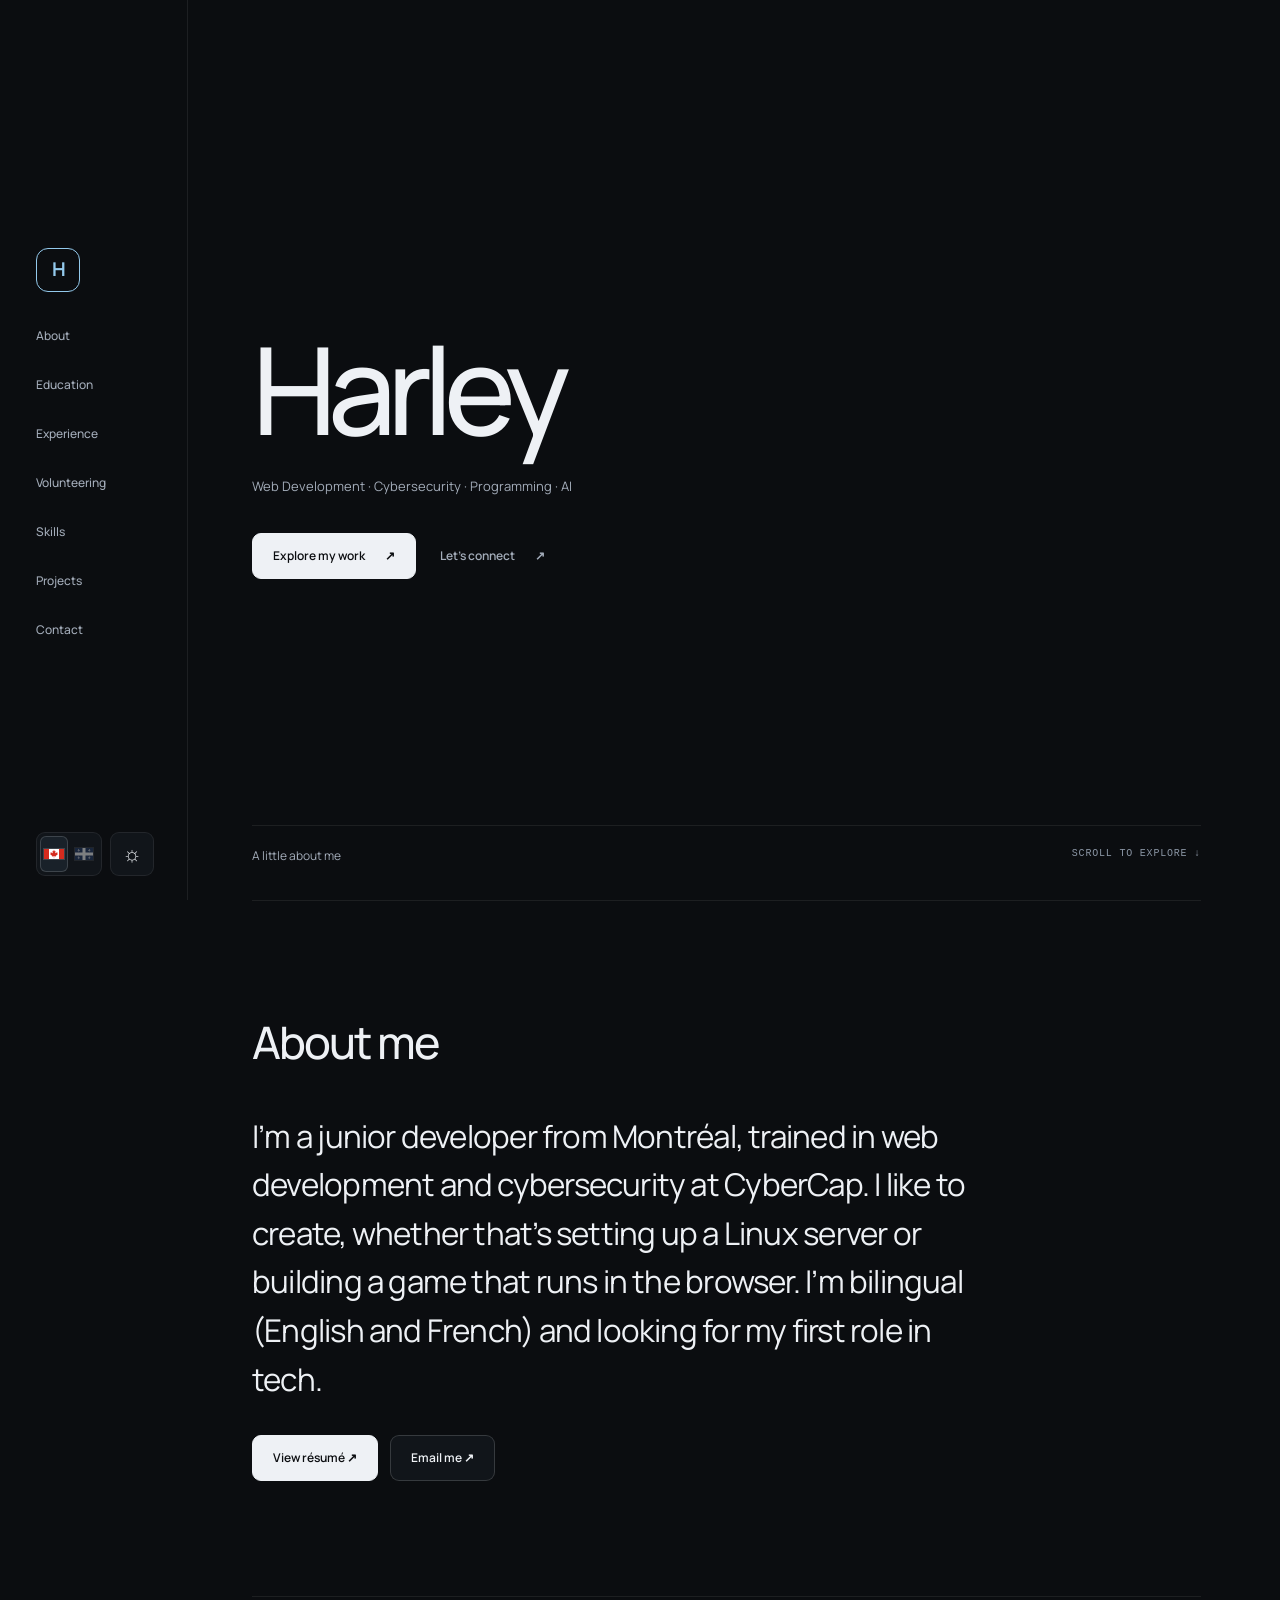
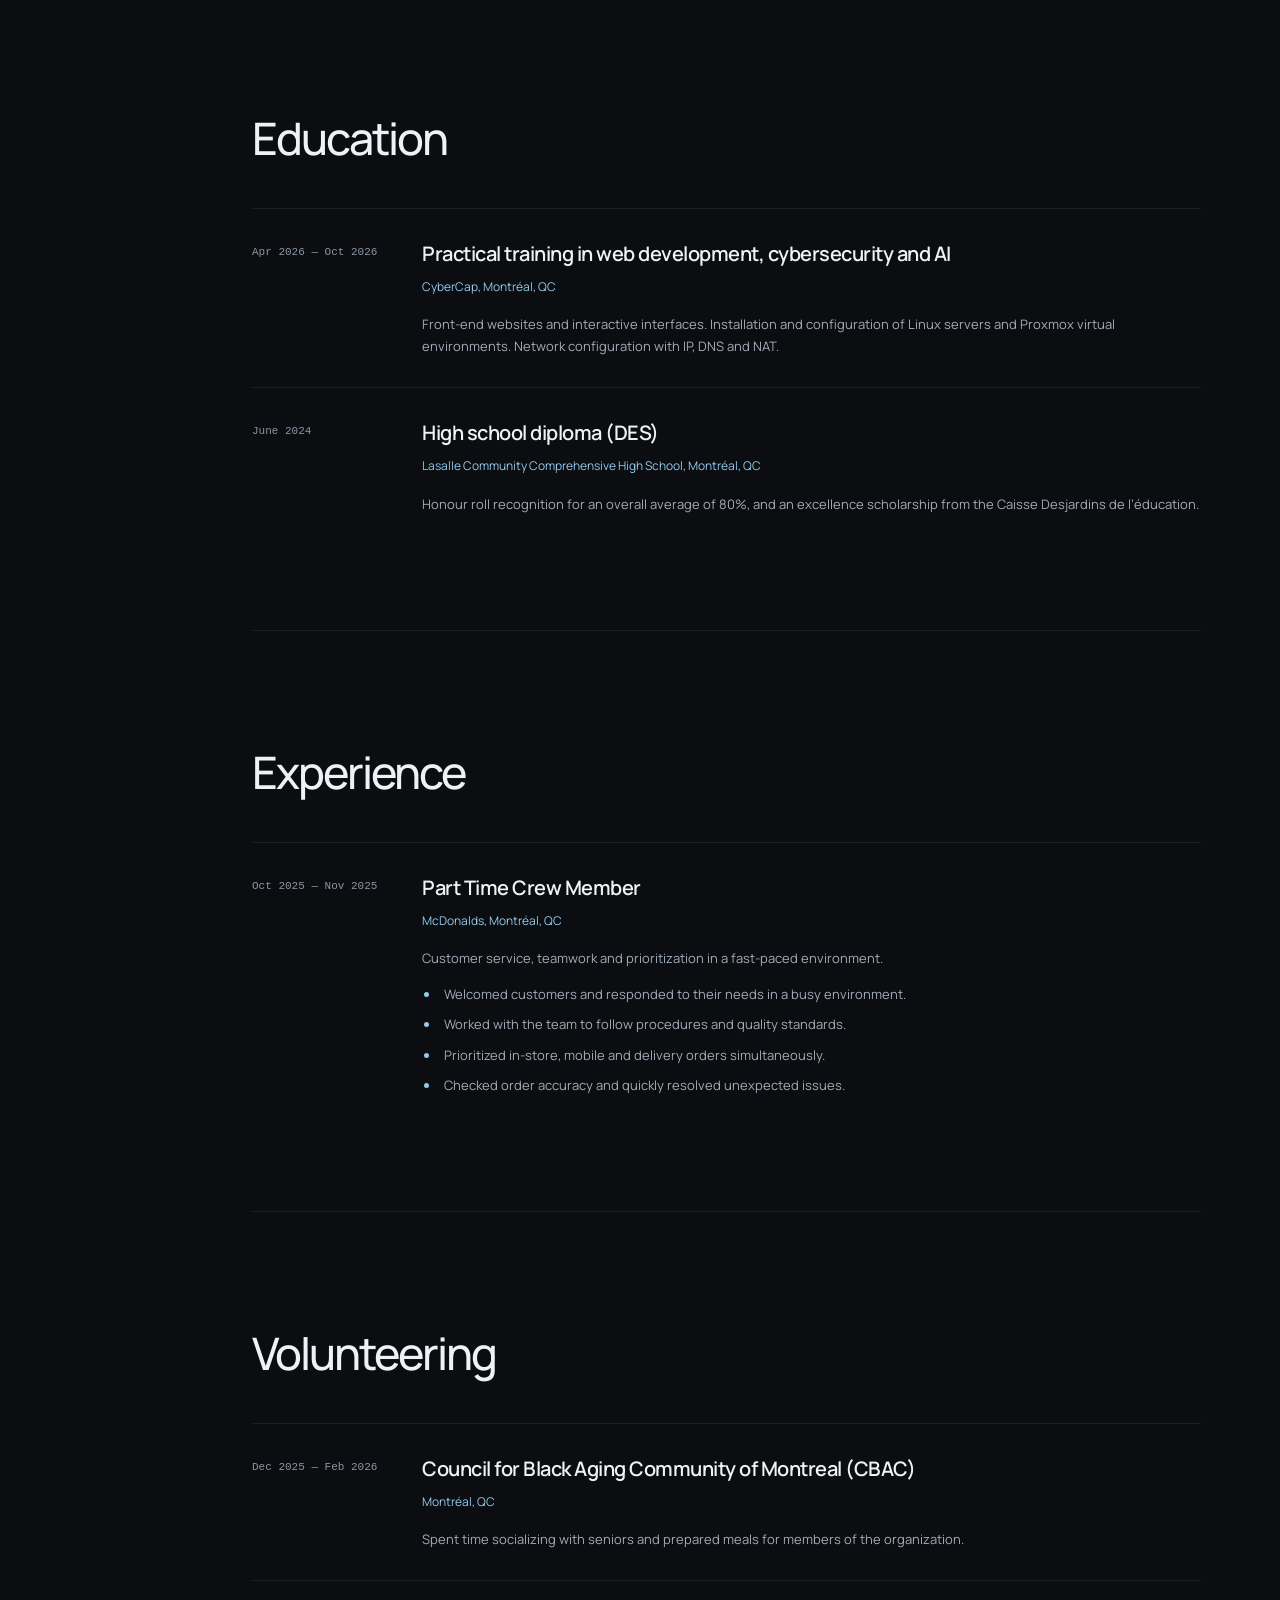
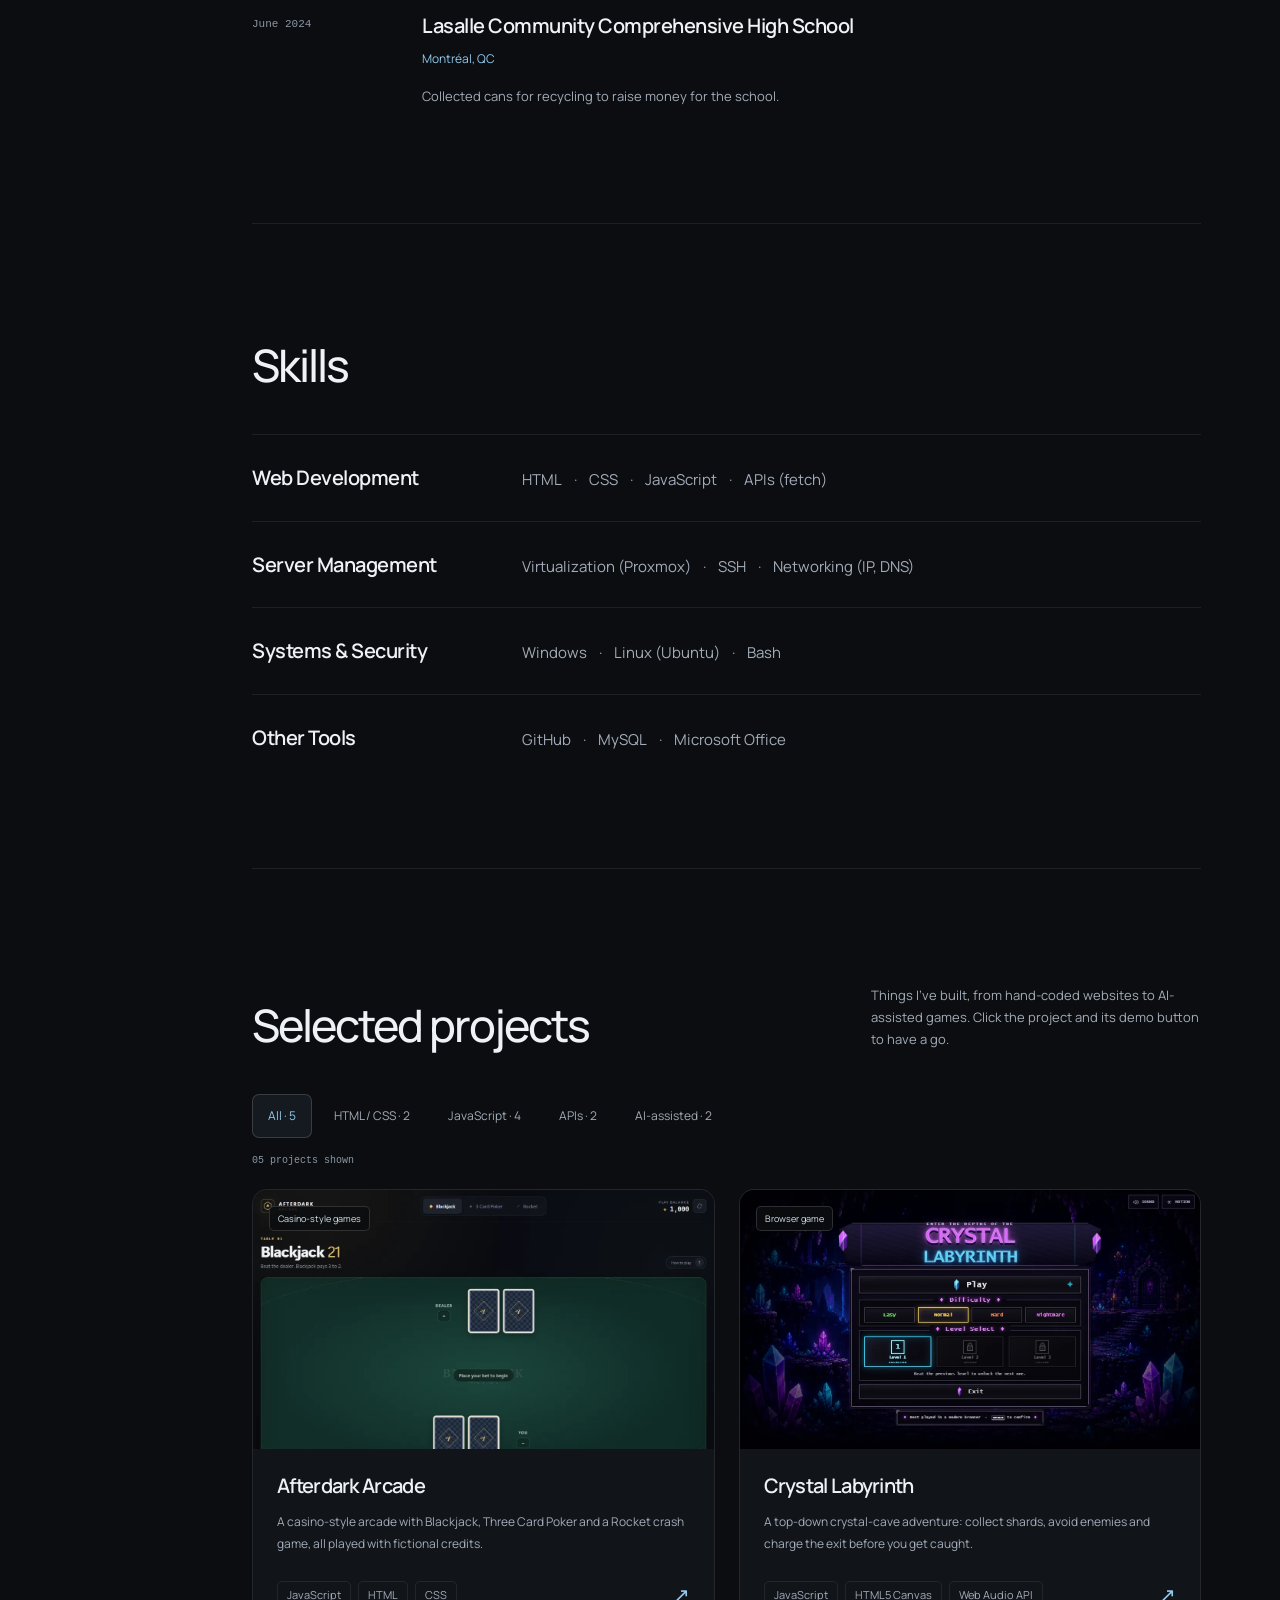
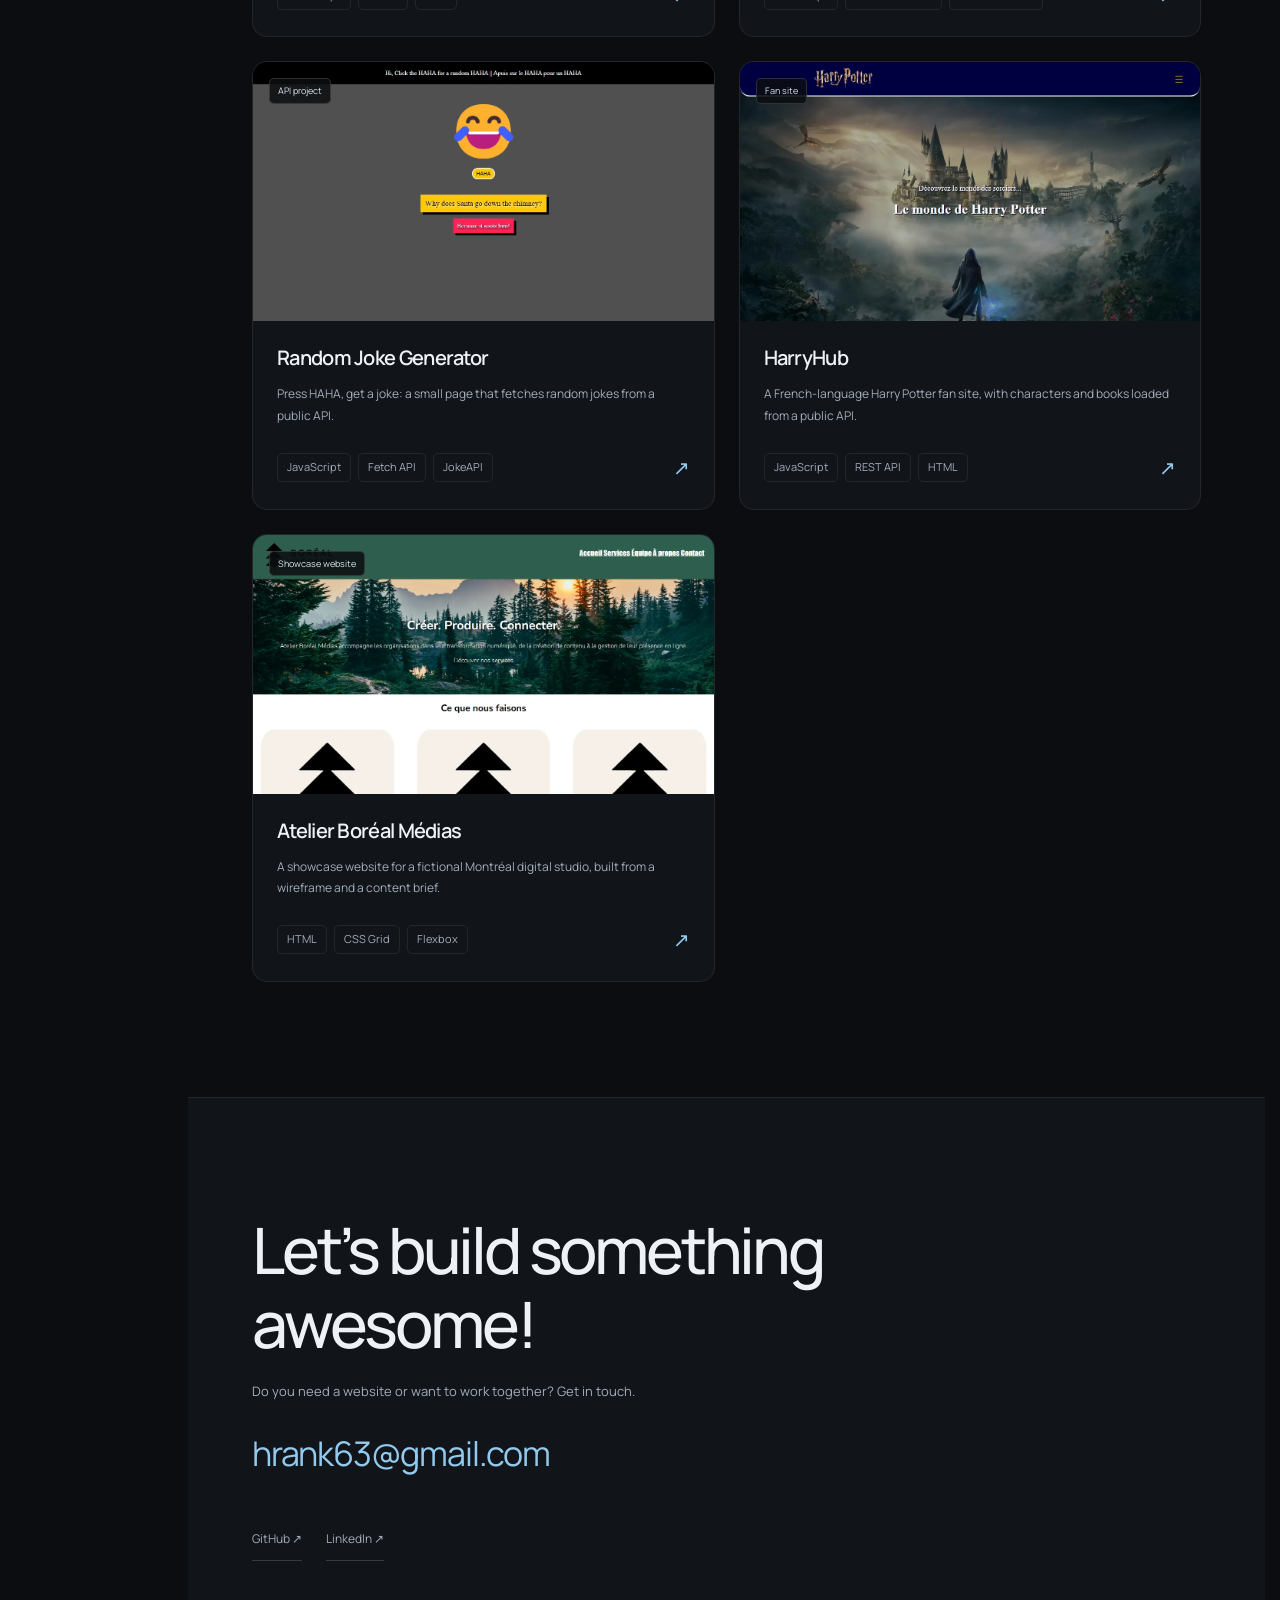
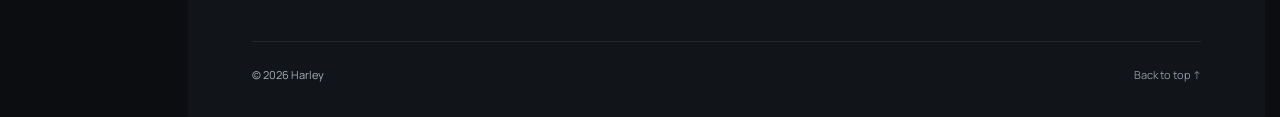
==== commit a1400ff2: "back at the grind, save incase rewrite is bad" ====
--- a/index.html
+++ b/index.html
@@ -32,11 +32,14 @@
             <a href="#contact" data-section-link="contact" data-i18n="nav.contact">Contact</a>
         </nav>
         <div class="sidebar-controls">
-            <label class="visually-hidden" for="desktop-language" data-i18n="languageLabel">Choose language</label>
-            <select class="language-select" id="desktop-language" aria-label="Choose language">
-                <option value="en">EN</option>
-                <option value="frCA">FR</option>
-            </select>
+            <div class="language-switch" role="group" aria-label="Choose language" data-i18n-aria-label="languageLabel">
+                <button class="language-option" type="button" data-language="en" lang="en" aria-label="English" title="English" aria-pressed="true">
+                    <img src="assets/icons/flag-ca.svg" alt="" width="20" height="10">
+                </button>
+                <button class="language-option" type="button" data-language="frCA" lang="fr-CA" aria-label="Français" title="Français" aria-pressed="false">
+                    <img src="assets/icons/flag-qc.svg" alt="" width="18" height="12">
+                </button>
+            </div>
             <button class="theme-toggle" type="button" aria-label="Switch to light mode" title="Switch to light mode">
                 <span class="theme-icon" aria-hidden="true">☼</span>
             </button>
@@ -46,11 +49,14 @@
     <header class="mobile-header">
         <a class="mobile-logo" href="#hero" aria-label="Harley — home" data-i18n-aria-label="accessibility.home">H</a>
         <div class="mobile-controls">
-            <label class="visually-hidden" for="mobile-language" data-i18n="languageLabel">Choose language</label>
-            <select class="language-select" id="mobile-language" aria-label="Choose language">
-                <option value="en">EN</option>
-                <option value="frCA">FR</option>
-            </select>
+            <div class="language-switch" role="group" aria-label="Choose language" data-i18n-aria-label="languageLabel">
+                <button class="language-option" type="button" data-language="en" lang="en" aria-label="English" title="English" aria-pressed="true">
+                    <img src="assets/icons/flag-ca.svg" alt="" width="20" height="10">
+                </button>
+                <button class="language-option" type="button" data-language="frCA" lang="fr-CA" aria-label="Français" title="Français" aria-pressed="false">
+                    <img src="assets/icons/flag-qc.svg" alt="" width="18" height="12">
+                </button>
+            </div>
             <button class="theme-toggle" type="button" aria-label="Switch to light mode" title="Switch to light mode">
                 <span class="theme-icon" aria-hidden="true">☼</span>
             </button>
--- a/css/style.css
+++ b/css/style.css
@@ -81,7 +81,7 @@
 /* One centered navigation group. Controls occupy the bottom row independently. */
 .desktop-sidebar {
     position: fixed; z-index: 100; inset: 0 auto 0 0; width: var(--sidebar-width);
-    padding: 24px; display: grid; grid-template-rows: minmax(0, 1fr) auto minmax(0, 1fr);
+    padding: 24px; display: grid; grid-template-columns: minmax(0, 1fr); grid-template-rows: minmax(0, 1fr) auto minmax(0, 1fr);
     border-right: 1px solid var(--border); background: var(--bg);
 }
 .desktop-nav { grid-row: 2; display: grid; gap: 5px; }
@@ -100,11 +100,17 @@
 .sidebar-logo { margin: 0 0 18px 12px; }
 .sidebar-logo.active { border-color: var(--accent); color: var(--accent); }
 .sidebar-controls { grid-row: 3; align-self: end; display: flex; gap: 8px; padding-left: 12px; }
-.language-select, .theme-toggle, .menu-toggle {
-    min-height: 44px; border: 1px solid var(--border); border-radius: 9px;
+.language-switch, .theme-toggle, .menu-toggle {
+    flex-shrink: 0; min-height: 44px; border: 1px solid var(--border); border-radius: 9px;
     background: var(--surface); font-size: 12px;
 }
-.language-select { width: 59px; padding: 0 8px; }
+.language-switch { display: flex; gap: 2px; padding: 3px; }
+.language-option { width: 28px; display: grid; place-items: center; padding: 0; border: 0; border-radius: 6px; background: transparent; }
+.language-option img { box-shadow: 0 0 0 1px var(--border-strong); opacity: .45; filter: grayscale(.6); transition: opacity .2s var(--ease), filter .2s var(--ease); }
+.language-option:hover img { opacity: .8; filter: none; }
+.language-option[aria-pressed="true"] { background: var(--accent-soft); box-shadow: inset 0 0 0 1px var(--border-strong); }
+.language-option[aria-pressed="true"] img { opacity: 1; filter: none; }
+.language-option:focus-visible { outline-offset: 1px; }
 .theme-toggle, .menu-toggle { width: 44px; display: grid; place-items: center; padding: 0; }
 .theme-icon { font-size: 21px; }
 .mobile-header { display: none; }
@@ -185,6 +191,11 @@
 .filter-button { min-height: 44px; padding: 8px 15px; border: 1px solid transparent; border-radius: 7px; background: transparent; color: var(--text-soft); font-size: 12px; }
 .filter-button:hover { color: var(--text); background: var(--surface); }
 .filter-button.active { color: var(--accent); border-color: var(--border-strong); background: var(--accent-soft); }
+/* Phones and touch screens can't rely on hover, so every filter gets a visible border to read as a button. */
+@media (hover: none), (max-width: 760px) {
+    .filter-button { color: var(--text); background: var(--surface); border-color: var(--border-strong); }
+    .filter-button.active { color: var(--accent); background: var(--accent-soft); border-color: var(--accent); }
+}
 .filter-status { margin: 15px 0 20px; font: 10px/1.6 monospace; color: var(--text-faint); }
 .projects-grid { display: grid; grid-template-columns: repeat(2, minmax(0, 1fr)); gap: 24px; }
 .project-card { min-width: 0; padding: 0; text-align: left; color: var(--text); background: var(--surface); border: 1px solid var(--border); border-radius: 15px; overflow: hidden; transition: border-color .25s, transform .25s var(--ease); }
@@ -225,7 +236,7 @@
 
 /* Compact desktop and closed-fold / phone layouts */
 @media (max-width: 1100px) {
-    :root { --sidebar-width: 164px; --gutter: 36px; }
+    :root { --sidebar-width: 172px; --gutter: 36px; }
     .desktop-sidebar { padding-inline: 16px; }
     .hero h1 { font-size: 100px; }
     .projects-heading { flex-direction: column; align-items: start; gap: 22px; }
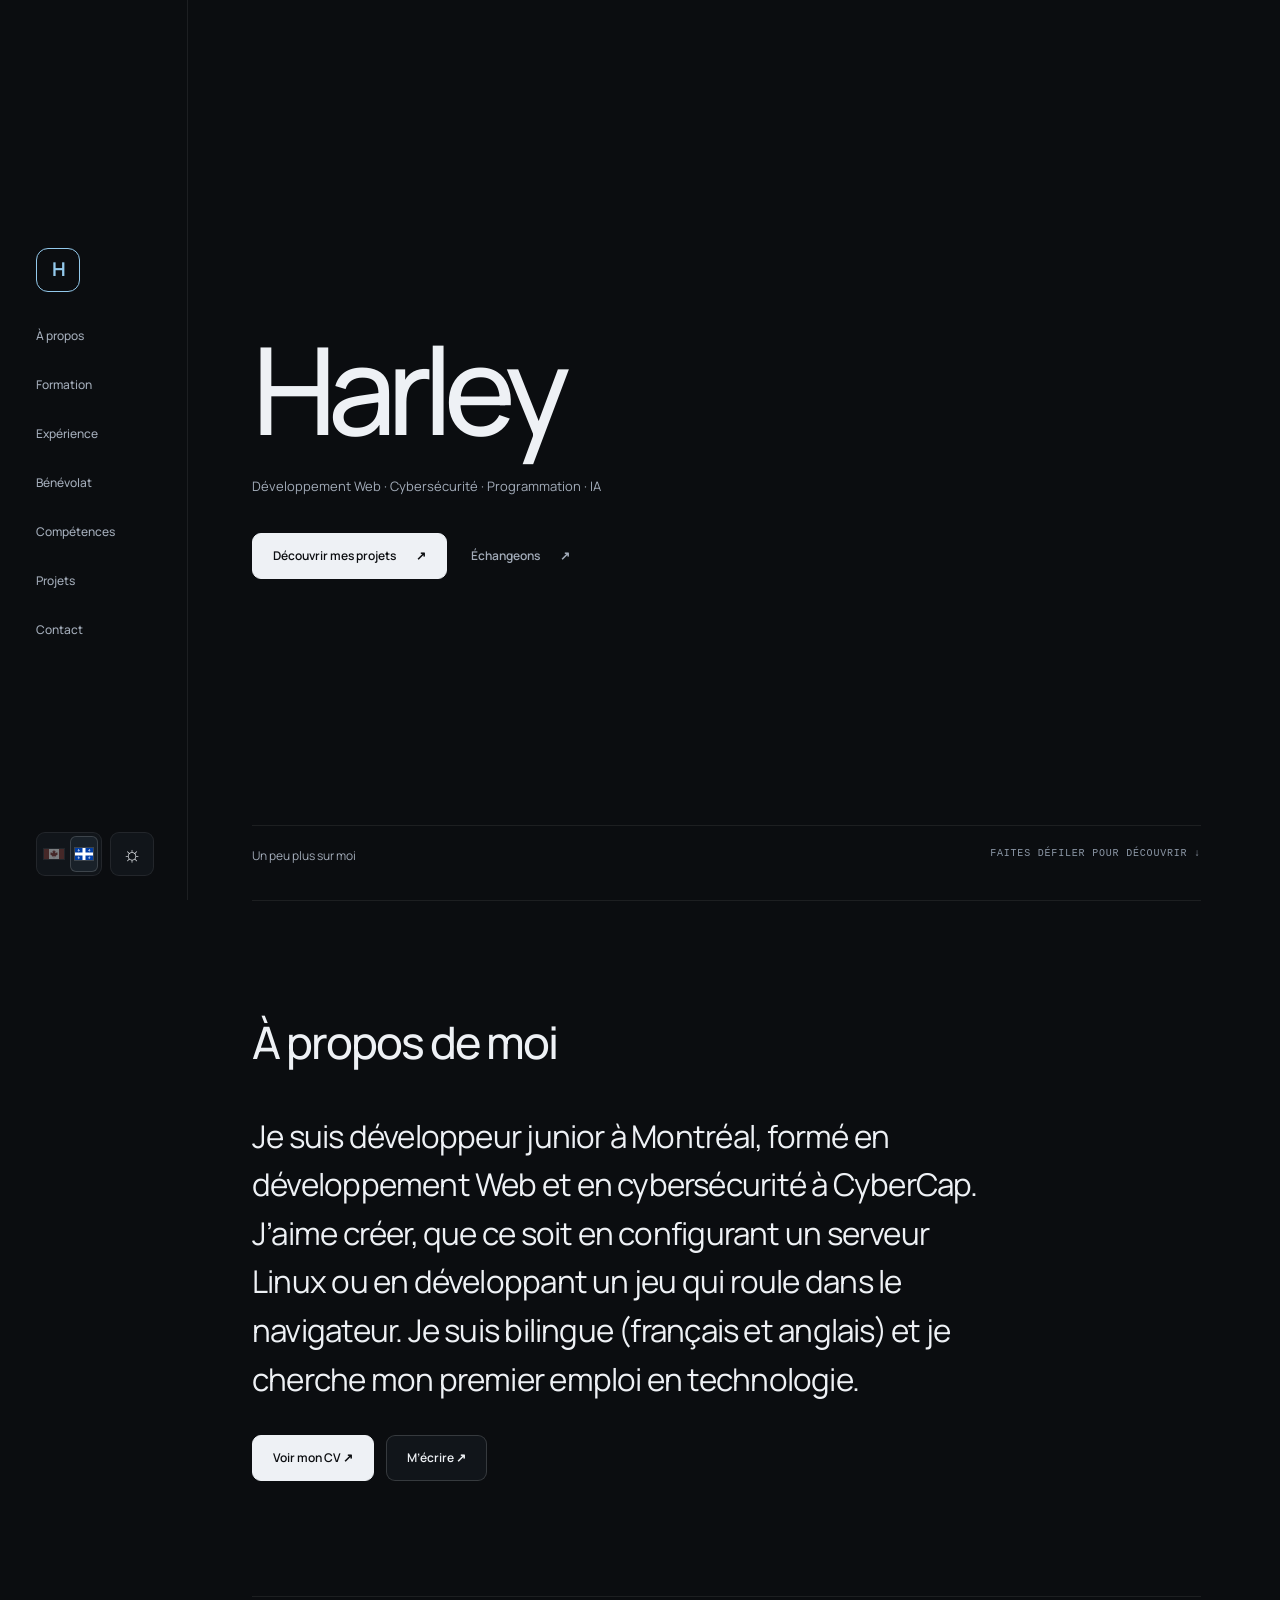
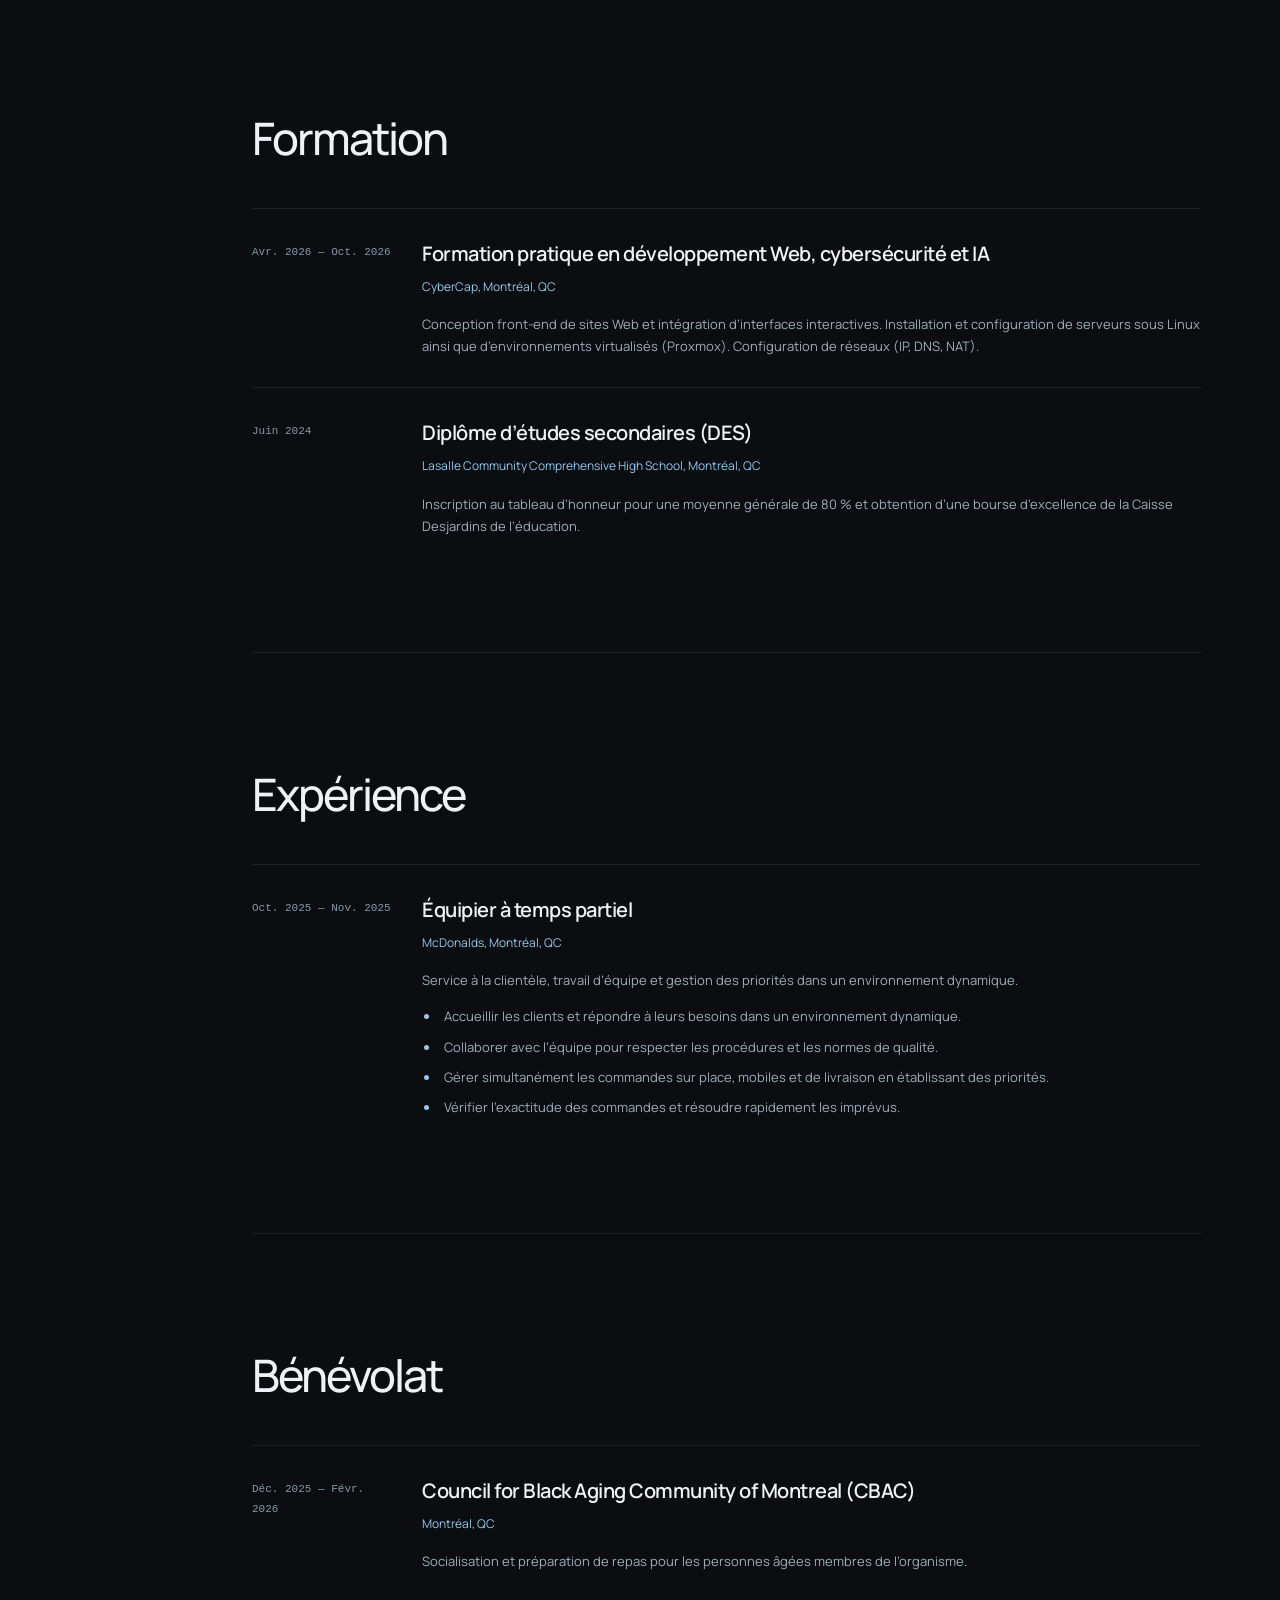
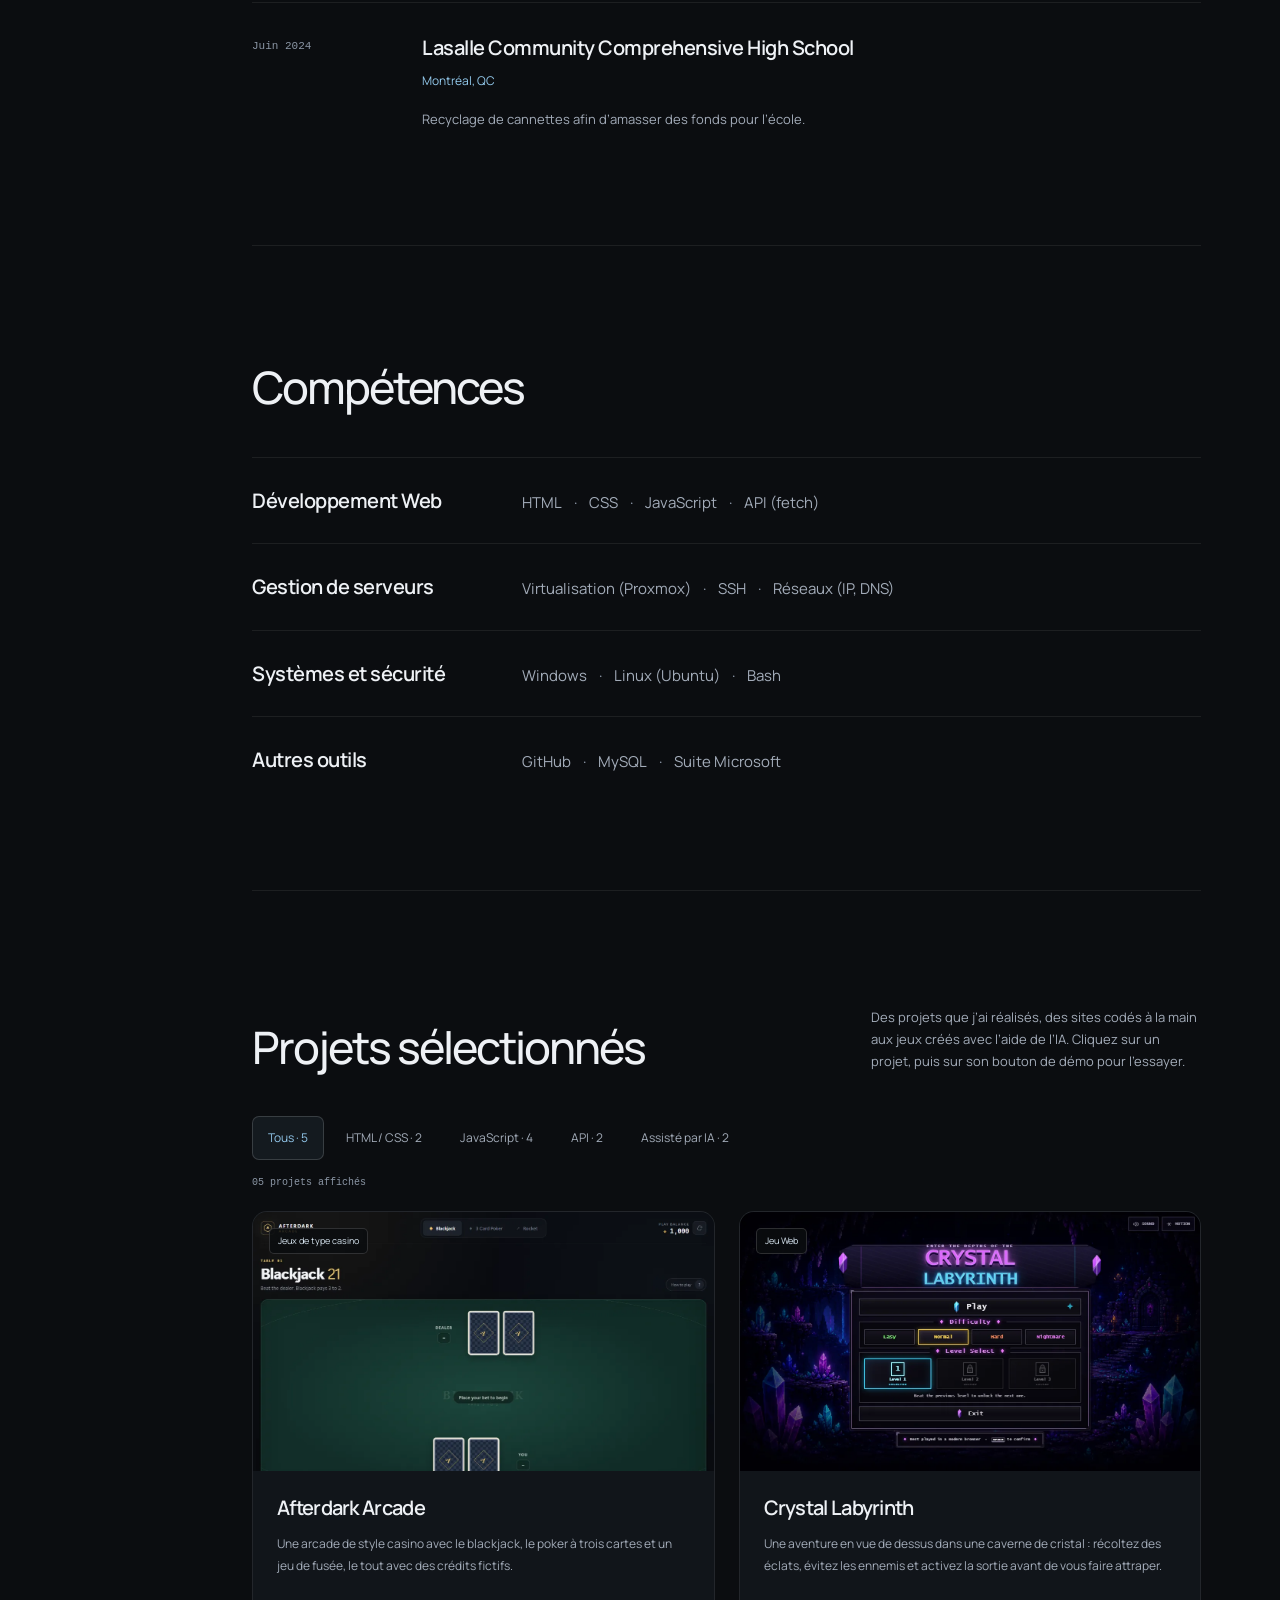
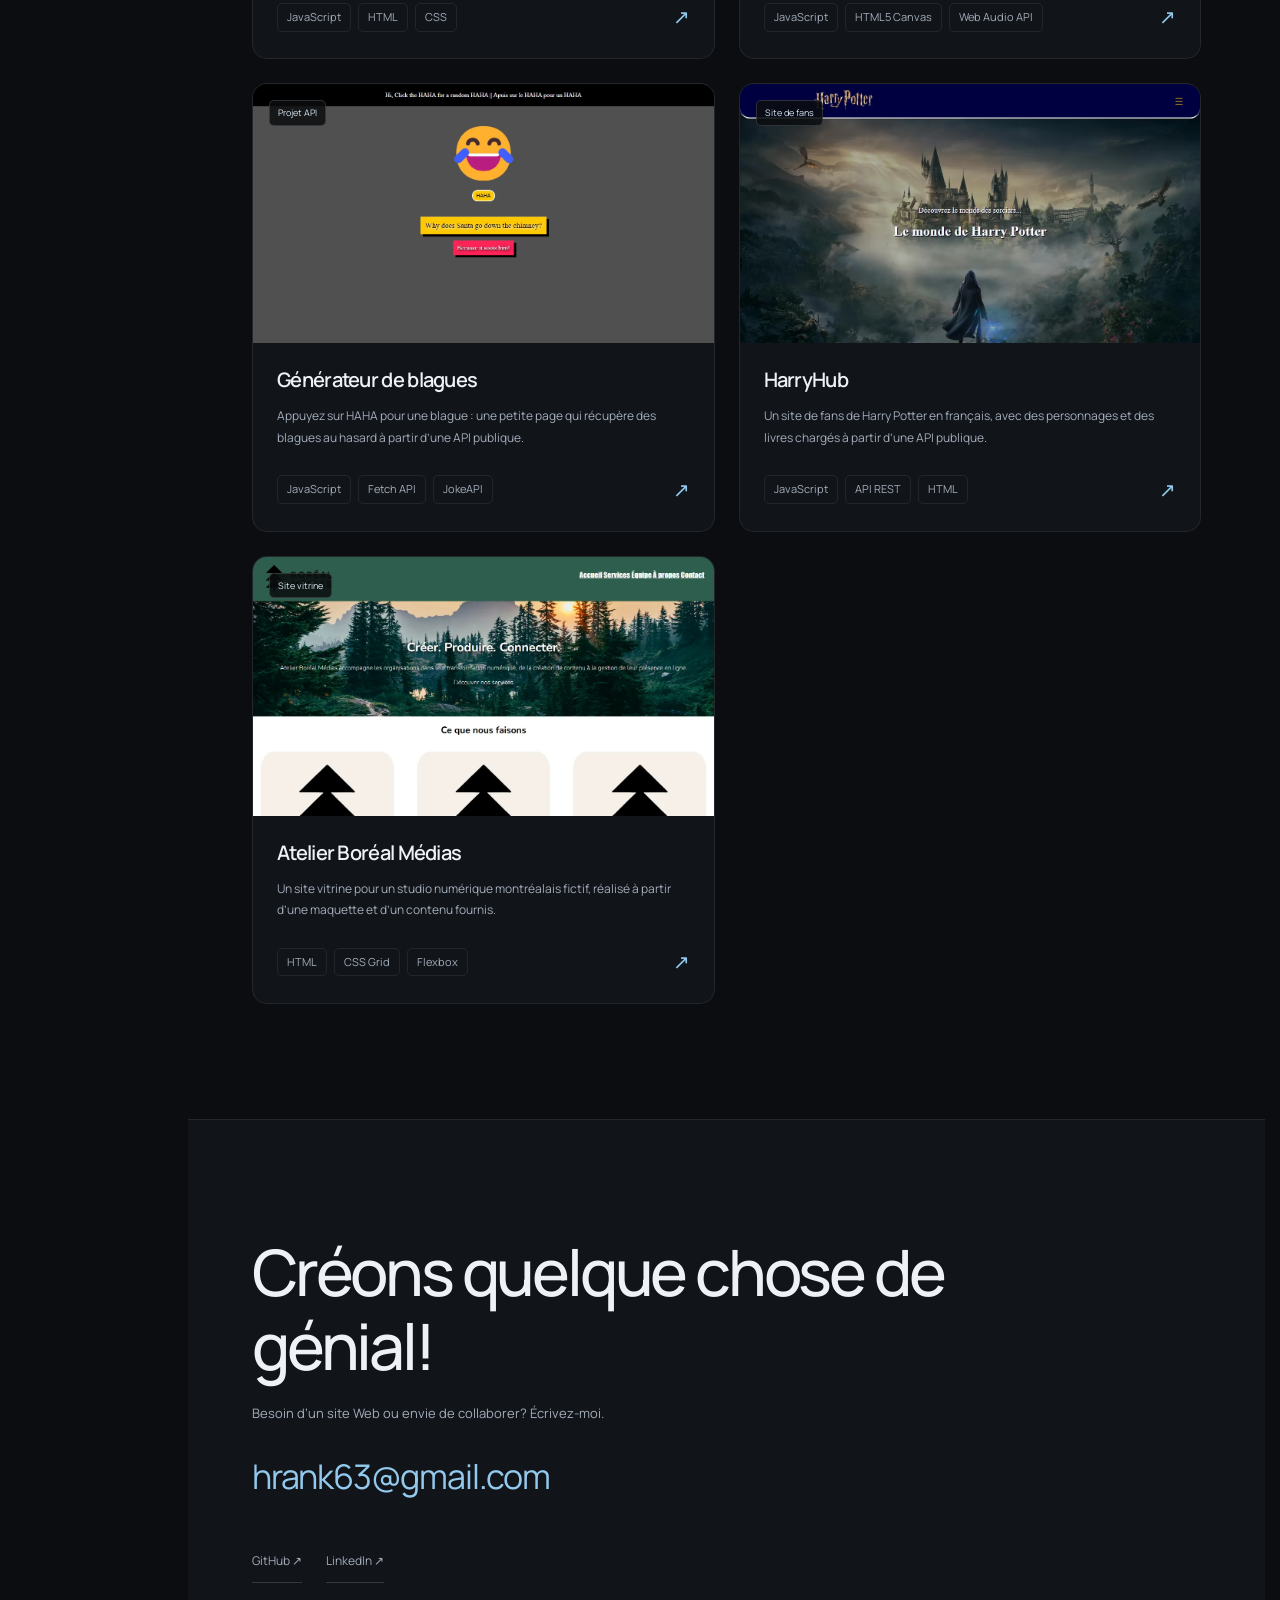
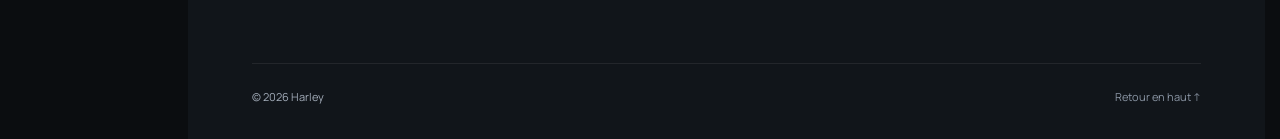
==== commit 7316753a: "loads in french first" ====
--- a/index.html
+++ b/index.html
@@ -1,9 +1,9 @@
 <!doctype html>
-<html lang="en" data-theme="dark">
+<html lang="fr-CA" data-theme="dark">
 <head>
     <meta charset="UTF-8">
     <meta name="viewport" content="width=device-width, initial-scale=1.0">
-    <meta name="description" content="Harley's personal portfolio — web development, cybersecurity, programming, and AI.">
+    <meta name="description" content="Le portfolio personnel de Harley — développement Web, cybersécurité, programmation et IA.">
     <meta name="color-scheme" content="dark light">
     <title>Harley | Portfolio</title>
     <link rel="icon" href="assets/icons/favicon.svg" type="image/svg+xml">
@@ -11,159 +11,169 @@
     <link rel="preconnect" href="https://fonts.gstatic.com" crossorigin>
     <link href="https://fonts.googleapis.com/css2?family=Manrope:wght@400;500;600;700;800&amp;display=swap" rel="stylesheet">
     <script>
-        // Apply a saved theme before painting, without sharing the original site's settings.
+        // Apply the saved theme before the page is drawn, so light mode doesn't flash dark first.
+        // Same key as STORAGE_KEYS.theme in js/script.js.
         try { document.documentElement.dataset.theme = localStorage.getItem('astra-theme') === 'light' ? 'light' : 'dark'; } catch {}
     </script>
     <link rel="stylesheet" href="css/style.css">
 </head>
-<body data-active-section="hero">
-    <a class="skip-link" href="#main-content" data-i18n="skipToContent">Skip to content</a>
+<body>
+    <!--
+        Text with data-i18n="..." is replaced by the matching entry in js/translations.js.
+        The French written here is what shows before the script runs and without JavaScript,
+        so keep it the same as the French in js/translations.js.
+        The About, Education, Experience, Volunteering, Skills and Projects content
+        and the social links come from js/content.js.
+    -->
+    <a class="skip-link" href="#main-content" data-i18n="skipToContent">Aller au contenu</a>
     <div class="ambient-background" aria-hidden="true"></div>
 
-    <aside class="desktop-sidebar" aria-label="Primary navigation" data-i18n-aria-label="accessibility.primaryNavigation">
-        <nav class="desktop-nav" aria-label="Portfolio sections" data-i18n-aria-label="accessibility.portfolioSections">
-            <a class="sidebar-logo" href="#hero" data-section-link="hero" aria-label="Harley — home" data-i18n-aria-label="accessibility.home">H</a>
-            <a href="#about" data-section-link="about" data-i18n="nav.about">About</a>
-            <a href="#education" data-section-link="education" data-i18n="nav.education">Education</a>
-            <a href="#experience" data-section-link="experience" data-i18n="nav.experience">Experience</a>
-            <a href="#volunteering" data-section-link="volunteering" data-i18n="nav.volunteering">Volunteering</a>
-            <a href="#skills" data-section-link="skills" data-i18n="nav.skills">Skills</a>
-            <a href="#projects" data-section-link="projects" data-i18n="nav.projects">Projects</a>
+    <!-- Desktop sidebar. The phone menu below has the same links: change both. -->
+    <aside class="desktop-sidebar" aria-label="Navigation principale" data-i18n-aria-label="accessibility.primaryNavigation">
+        <nav class="desktop-nav" aria-label="Sections du portfolio" data-i18n-aria-label="accessibility.portfolioSections">
+            <a class="sidebar-logo" href="#hero" data-section-link="hero" aria-label="Harley — accueil" data-i18n-aria-label="accessibility.home">H</a>
+            <a href="#about" data-section-link="about" data-i18n="nav.about">À propos</a>
+            <a href="#education" data-section-link="education" data-i18n="nav.education">Formation</a>
+            <a href="#experience" data-section-link="experience" data-i18n="nav.experience">Expérience</a>
+            <a href="#volunteering" data-section-link="volunteering" data-i18n="nav.volunteering">Bénévolat</a>
+            <a href="#skills" data-section-link="skills" data-i18n="nav.skills">Compétences</a>
+            <a href="#projects" data-section-link="projects" data-i18n="nav.projects">Projets</a>
             <a href="#contact" data-section-link="contact" data-i18n="nav.contact">Contact</a>
         </nav>
         <div class="sidebar-controls">
-            <div class="language-switch" role="group" aria-label="Choose language" data-i18n-aria-label="languageLabel">
-                <button class="language-option" type="button" data-language="en" lang="en" aria-label="English" title="English" aria-pressed="true">
+            <div class="language-switch" role="group" aria-label="Choisir la langue" data-i18n-aria-label="languageLabel">
+                <button class="language-option" type="button" data-language="en" lang="en" aria-label="English" title="English" aria-pressed="false">
                     <img src="assets/icons/flag-ca.svg" alt="" width="20" height="10">
                 </button>
-                <button class="language-option" type="button" data-language="frCA" lang="fr-CA" aria-label="Français" title="Français" aria-pressed="false">
+                <button class="language-option" type="button" data-language="frCA" lang="fr-CA" aria-label="Français" title="Français" aria-pressed="true">
                     <img src="assets/icons/flag-qc.svg" alt="" width="18" height="12">
                 </button>
             </div>
-            <button class="theme-toggle" type="button" aria-label="Switch to light mode" title="Switch to light mode">
+            <button class="theme-toggle" type="button" aria-label="Passer au thème clair" title="Passer au thème clair">
                 <span class="theme-icon" aria-hidden="true">☼</span>
             </button>
         </div>
     </aside>
 
+    <!-- Phone header: same language and theme buttons as the sidebar, plus the menu. -->
     <header class="mobile-header">
-        <a class="mobile-logo" href="#hero" aria-label="Harley — home" data-i18n-aria-label="accessibility.home">H</a>
+        <a class="mobile-logo" href="#hero" aria-label="Harley — accueil" data-i18n-aria-label="accessibility.home">H</a>
         <div class="mobile-controls">
-            <div class="language-switch" role="group" aria-label="Choose language" data-i18n-aria-label="languageLabel">
-                <button class="language-option" type="button" data-language="en" lang="en" aria-label="English" title="English" aria-pressed="true">
+            <div class="language-switch" role="group" aria-label="Choisir la langue" data-i18n-aria-label="languageLabel">
+                <button class="language-option" type="button" data-language="en" lang="en" aria-label="English" title="English" aria-pressed="false">
                     <img src="assets/icons/flag-ca.svg" alt="" width="20" height="10">
                 </button>
-                <button class="language-option" type="button" data-language="frCA" lang="fr-CA" aria-label="Français" title="Français" aria-pressed="false">
+                <button class="language-option" type="button" data-language="frCA" lang="fr-CA" aria-label="Français" title="Français" aria-pressed="true">
                     <img src="assets/icons/flag-qc.svg" alt="" width="18" height="12">
                 </button>
             </div>
-            <button class="theme-toggle" type="button" aria-label="Switch to light mode" title="Switch to light mode">
+            <button class="theme-toggle" type="button" aria-label="Passer au thème clair" title="Passer au thème clair">
                 <span class="theme-icon" aria-hidden="true">☼</span>
             </button>
             <button class="menu-toggle" type="button" aria-expanded="false" aria-controls="mobile-navigation">
-                <span class="visually-hidden" data-i18n="menuLabel">Open menu</span>
+                <span class="visually-hidden">Ouvrir le menu</span>
                 <span class="menu-lines" aria-hidden="true"></span>
             </button>
         </div>
-        <nav class="mobile-nav" id="mobile-navigation" aria-label="Mobile navigation" data-i18n-aria-label="accessibility.mobileNavigation" hidden>
-            <a href="#about" data-section-link="about" data-i18n="nav.about">About</a>
-            <a href="#education" data-section-link="education" data-i18n="nav.education">Education</a>
-            <a href="#experience" data-section-link="experience" data-i18n="nav.experience">Experience</a>
-            <a href="#volunteering" data-section-link="volunteering" data-i18n="nav.volunteering">Volunteering</a>
-            <a href="#skills" data-section-link="skills" data-i18n="nav.skills">Skills</a>
-            <a href="#projects" data-section-link="projects" data-i18n="nav.projects">Projects</a>
+        <nav class="mobile-nav" id="mobile-navigation" aria-label="Navigation mobile" data-i18n-aria-label="accessibility.mobileNavigation" hidden>
+            <a href="#about" data-section-link="about" data-i18n="nav.about">À propos</a>
+            <a href="#education" data-section-link="education" data-i18n="nav.education">Formation</a>
+            <a href="#experience" data-section-link="experience" data-i18n="nav.experience">Expérience</a>
+            <a href="#volunteering" data-section-link="volunteering" data-i18n="nav.volunteering">Bénévolat</a>
+            <a href="#skills" data-section-link="skills" data-i18n="nav.skills">Compétences</a>
+            <a href="#projects" data-section-link="projects" data-i18n="nav.projects">Projets</a>
             <a href="#contact" data-section-link="contact" data-i18n="nav.contact">Contact</a>
         </nav>
     </header>
 
-    <div class="custom-scrollbar" aria-hidden="true">
-        <div class="scrollbar-progress"></div>
+    <div class="reading-progress" aria-hidden="true">
+        <div class="reading-progress-bar"></div>
     </div>
 
+    <!-- Each section's id, data-section and nav link (data-section-link) use the same word. -->
     <main id="main-content">
         <section class="hero section" id="hero" data-section="hero" aria-labelledby="hero-name">
             <div class="hero-content">
                 <h1 id="hero-name">Harley</h1>
-                <p class="hero-subtitle">Web Development <span>·</span> Cybersecurity <span>·</span> Programming <span>·</span> AI</p>
+                <p class="hero-subtitle" data-i18n="hero.subtitle">Développement Web · Cybersécurité · Programmation · IA</p>
                 <div class="hero-actions">
-                    <a class="button" href="#projects"><span data-i18n="hero.explore">Explore my work</span><span aria-hidden="true">↗</span></a>
-                    <a class="text-link" href="#contact"><span data-i18n="hero.connect">Let’s connect</span><span aria-hidden="true">↗</span></a>
+                    <a class="button" href="#projects"><span data-i18n="hero.explore">Découvrir mes projets</span><span aria-hidden="true">↗</span></a>
+                    <a class="text-link" href="#contact"><span data-i18n="hero.connect">Échangeons</span><span aria-hidden="true">↗</span></a>
                 </div>
             </div>
-            <a class="hero-bottomline" href="#about"><span data-i18n="hero.scroll">A little about me</span><span data-i18n="hero.scrollHint">SCROLL TO EXPLORE ↓</span></a>
+            <a class="hero-bottomline" href="#about"><span data-i18n="hero.scroll">Un peu plus sur moi</span><span data-i18n="hero.scrollHint">FAITES DÉFILER POUR DÉCOUVRIR ↓</span></a>
         </section>
 
         <section class="section content-section reveal" id="about" data-section="about" aria-labelledby="about-title">
             <div class="section-heading">
-                <h2 id="about-title" data-i18n="sections.about">About me</h2>
+                <h2 id="about-title" data-i18n="sections.about">À propos de moi</h2>
             </div>
-            <div class="about-layout">
-                <div class="about-copy" id="about-content"></div>
-            </div>
+            <div class="about-copy" id="about-content"></div>
         </section>
 
         <section class="section content-section reveal" id="education" data-section="education" aria-labelledby="education-title">
             <div class="section-heading">
-                <h2 id="education-title" data-i18n="sections.education">Education</h2>
+                <h2 id="education-title" data-i18n="sections.education">Formation</h2>
             </div>
-            <div class="timeline" id="education-list"></div>
+            <div id="education-list"></div>
         </section>
 
         <section class="section content-section reveal" id="experience" data-section="experience" aria-labelledby="experience-title">
             <div class="section-heading">
-                <h2 id="experience-title" data-i18n="sections.experience">Experience</h2>
+                <h2 id="experience-title" data-i18n="sections.experience">Expérience</h2>
             </div>
-            <div class="timeline" id="experience-list"></div>
+            <div id="experience-list"></div>
         </section>
 
         <section class="section content-section reveal" id="volunteering" data-section="volunteering" aria-labelledby="volunteering-title">
             <div class="section-heading">
-                <h2 id="volunteering-title" data-i18n="sections.volunteering">Volunteering</h2>
+                <h2 id="volunteering-title" data-i18n="sections.volunteering">Bénévolat</h2>
             </div>
-            <div class="timeline" id="volunteering-list"></div>
+            <div id="volunteering-list"></div>
         </section>
 
         <section class="section content-section reveal" id="skills" data-section="skills" aria-labelledby="skills-title">
             <div class="section-heading">
-                <h2 id="skills-title" data-i18n="sections.skills">Skills</h2>
+                <h2 id="skills-title" data-i18n="sections.skills">Compétences</h2>
             </div>
-            <div class="skills-grid" id="skills-list"></div>
+            <div id="skills-list"></div>
         </section>
 
-        <section class="section content-section projects-section reveal" id="projects" data-section="projects" aria-labelledby="projects-title">
+        <section class="section content-section reveal" id="projects" data-section="projects" aria-labelledby="projects-title">
             <div class="section-heading projects-heading">
-                <div>
-                    <h2 id="projects-title" data-i18n="sections.projects">Selected projects</h2>
-                </div>
-                <p class="section-intro" data-i18n="projects.intro">Things I’ve built, from hand-coded websites to AI-assisted games. Open a project to read about it or try the live demo.</p>
+                <h2 id="projects-title" data-i18n="sections.projects">Projets sélectionnés</h2>
+                <p class="section-intro" data-i18n="projects.intro">Des projets que j’ai réalisés, des sites codés à la main aux jeux créés avec l’aide de l’IA. Cliquez sur un projet, puis sur son bouton de démo pour l’essayer.</p>
             </div>
-            <div class="filter-list" id="project-filters" aria-label="Filter projects"></div>
+            <div class="filter-list" id="project-filters" role="group" aria-label="Filtrer les projets" data-i18n-aria-label="projects.filterLabel"></div>
             <p class="filter-status" id="filter-status" role="status"></p>
             <div class="projects-grid" id="projects-grid"></div>
         </section>
     </main>
 
-    <footer class="section site-footer reveal" id="contact" data-section="contact" aria-labelledby="contact-title">
+    <footer class="site-footer reveal" id="contact" data-section="contact" aria-labelledby="contact-title">
         <div class="footer-content">
-            <h2 id="contact-title" data-i18n="contact.title">Have a project in mind?</h2>
-            <p data-i18n="contact.body">Need a website or want to work together? Get in touch.</p>
+            <h2 id="contact-title" data-i18n="contact.title">Créons quelque chose de génial!</h2>
+            <p data-i18n="contact.body">Besoin d’un site Web ou envie de collaborer? Écrivez-moi.</p>
             <a class="contact-email" id="contact-email" href="mailto:hrank63@gmail.com">hrank63@gmail.com</a>
             <div class="social-links" id="social-links"></div>
             <div class="footer-bottom">
                 <p>© <span id="current-year"></span> <span id="footer-name">Harley</span></p>
-                <a href="#hero" data-i18n="contact.backToTop">Back to top ↑</a>
+                <a href="#hero" data-i18n="contact.backToTop">Retour en haut ↑</a>
             </div>
         </div>
     </footer>
 
+    <!-- Project details window, filled in by js/script.js when a project card is clicked. -->
     <dialog class="project-dialog" id="project-dialog" aria-labelledby="dialog-title">
-        <button class="dialog-close" type="button" aria-label="Close project details" data-i18n-aria-label="projects.close">×</button>
-        <div class="dialog-content" id="dialog-content"></div>
+        <button class="dialog-close" type="button" aria-label="Fermer les détails du projet" data-i18n-aria-label="projects.close">×</button>
+        <div id="dialog-content"></div>
     </dialog>
 
     <noscript>
         <div class="noscript-message"><span lang="en">This portfolio uses JavaScript to display its editable content. Please enable JavaScript to view the full site.</span><br><span lang="fr-CA">Ce portfolio utilise JavaScript pour afficher son contenu modifiable. Veuillez activer JavaScript pour consulter le site complet.</span></div>
     </noscript>
+    <script src="js/content.js"></script>
+    <script src="js/translations.js"></script>
     <script src="js/script.js"></script>
 </body>
 </html>
--- a/css/style.css
+++ b/css/style.css
@@ -1,25 +1,56 @@
-/* Design tokens — the two themes share geometry, not just inverted colours. */
+/* =========================================================================
+   PORTFOLIO STYLES
+
+    1. Theme colours and sizes
+    2. Base
+    3. Desktop sidebar
+    4. Language, theme and menu buttons
+    5. Page layout
+    6. Buttons and links
+    7. Hero
+    8. About
+    9. Timeline (education, experience, volunteering)
+   10. Skills
+   11. Projects
+   12. Project details window
+   13. Contact footer
+   14. Compact desktop (1100px and narrower)
+   15. Phones (760px and narrower)
+   16. Small phones (540px and 360px)
+   17. Reduced motion
+   18. Short desktop screens
+
+   Rules that come later win when two rules target the same thing,
+   so keep the screen-size sections at the end of the file.
+   ========================================================================= */
+
+
+/* 1. Theme colours and sizes
+   Dark is the default. The light theme only changes colours. */
+
 :root {
     color-scheme: dark;
-    --bg: #0b0d10;
-    --surface: #11151a;
-    --surface-hover: #191f26;
-    --text: #eef1f5;
-    --text-soft: #a3acb9;
-    --text-faint: #8b96a5;
-    --accent: #93c9ec;
-    --accent-soft: #93c9ec12;
-    --glow: #68baf00b;
+    --bg: #0b0d10;              /* page background */
+    --surface: #11151a;         /* cards, buttons, footer, details window */
+    --surface-hover: #191f26;   /* hovered filter buttons on narrow screens */
+    --text: #eef1f5;            /* headings and main text */
+    --text-soft: #a3acb9;       /* paragraphs */
+    --text-faint: #8b96a5;      /* dates and small print */
+    --accent: #93c9ec;          /* links, active items, highlights */
+    --accent-soft: #93c9ec12;   /* tinted background behind active items */
+    --glow: #68baf00b;          /* cursor glow */
     --border: #ffffff13;
     --border-strong: #ffffff28;
     --button-bg: #eef1f5;
     --button-text: #0b0d10;
+
     --sidebar-width: 188px;
     --content-width: 1060px;
     --gutter: clamp(28px, 5vw, 80px);
     --section-space: clamp(80px, 9vw, 136px);
     --ease: cubic-bezier(.22, 1, .36, 1);
 }
+
 html[data-theme="light"] {
     color-scheme: light;
     --bg: #f7f9fc;
@@ -37,9 +68,27 @@
     --button-text: #ffffff;
 }
 
-/* Base and accessibility */
-*, *::before, *::after { box-sizing: border-box; }
-html { scroll-behavior: smooth; scrollbar-gutter: stable; scrollbar-color: var(--border-strong) var(--bg); }
+/* Crossfade when the theme button is clicked (started in js/script.js). */
+::view-transition-old(root),
+::view-transition-new(root) {
+    animation-duration: .4s;
+}
+
+
+/* 2. Base */
+
+*,
+*::before,
+*::after {
+    box-sizing: border-box;
+}
+
+html {
+    scroll-behavior: smooth;
+    scrollbar-gutter: stable;
+    scrollbar-color: var(--border-strong) var(--bg);
+}
+
 body {
     margin: 0;
     background: var(--bg);
@@ -48,262 +97,1242 @@
     -webkit-font-smoothing: antialiased;
     isolation: isolate;
 }
-[hidden] { display: none !important; }
-a { color: inherit; text-decoration: none; }
-button, select { font: inherit; color: inherit; }
-button { cursor: pointer; }
-button, a, select { -webkit-tap-highlight-color: transparent; }
-img { display: block; max-width: 100%; }
-p, h1, h2, h3 { margin-top: 0; }
-h1, h2, h3 { line-height: 1.15; letter-spacing: -.045em; }
-h2 { font-size: clamp(32px, 3.5vw, 49px); font-weight: 500; margin-bottom: 0; }
-h3 { font-weight: 600; }
-::selection { background: var(--accent); color: var(--bg); }
-:focus-visible { outline: 2px solid var(--accent); outline-offset: 5px; }
+
+[hidden] {
+    display: none !important;
+}
+
+a {
+    color: inherit;
+    text-decoration: none;
+    -webkit-tap-highlight-color: transparent;
+}
+
+button {
+    font: inherit;
+    color: inherit;
+    cursor: pointer;
+    -webkit-tap-highlight-color: transparent;
+}
+
+img {
+    display: block;
+    max-width: 100%;
+}
+
+p,
+h1,
+h2,
+h3 {
+    margin-top: 0;
+}
+
+h1,
+h2,
+h3 {
+    line-height: 1.15;
+    letter-spacing: -.045em;
+}
+
+h2 {
+    font-size: clamp(32px, 3.5vw, 49px);
+    font-weight: 500;
+    margin-bottom: 0;
+}
+
+h3 {
+    font-weight: 600;
+}
+
+::selection {
+    background: var(--accent);
+    color: var(--bg);
+}
+
+:focus-visible {
+    outline: 2px solid var(--accent);
+    outline-offset: 5px;
+}
+
+/* Hidden on screen but still read by screen readers. */
 .visually-hidden {
-    position: absolute; width: 1px; height: 1px; overflow: hidden;
-    clip-path: inset(50%); white-space: nowrap;
-}
+    position: absolute;
+    width: 1px;
+    height: 1px;
+    overflow: hidden;
+    clip-path: inset(50%);
+    white-space: nowrap;
+}
+
+/* "Skip to content" link: off screen until it gets keyboard focus. */
 .skip-link {
-    position: fixed; z-index: 300; left: 20px; top: 12px;
-    padding: 10px 16px; border-radius: 8px; background: var(--button-bg); color: var(--button-text);
+    position: fixed;
+    z-index: 300;
+    left: 20px;
+    top: 12px;
+    padding: 10px 16px;
+    border-radius: 8px;
+    background: var(--button-bg);
+    color: var(--button-text);
     transform: translateY(-160%);
 }
-.skip-link:focus { transform: none; }
-.ambient-background { position: fixed; z-index: -1; inset: 0; pointer-events: none; overflow: hidden; }
+
+.skip-link:focus {
+    transform: none;
+}
+
+/* Soft glow that follows the mouse (js/script.js sets --cursor-x and --cursor-y). */
+.ambient-background {
+    position: fixed;
+    z-index: -1;
+    inset: 0;
+    pointer-events: none;
+    overflow: hidden;
+}
+
 .ambient-background::after {
-    content: ""; position: absolute; inset: 0; opacity: 0;
+    content: "";
+    position: absolute;
+    inset: 0;
+    opacity: 0;
     background: radial-gradient(circle 360px at var(--cursor-x, 50vw) var(--cursor-y, 50vh), var(--glow), transparent 75%);
     transition: opacity .3s;
 }
-html.cursor-glow-active .ambient-background::after { opacity: 1; }
-
-/* One centered navigation group. Controls occupy the bottom row independently. */
+
+html.cursor-glow-active .ambient-background::after {
+    opacity: 1;
+}
+
+
+/* 3. Desktop sidebar
+   Three rows: empty space, the nav links (centred), then the buttons at the bottom. */
+
 .desktop-sidebar {
-    position: fixed; z-index: 100; inset: 0 auto 0 0; width: var(--sidebar-width);
-    padding: 24px; display: grid; grid-template-columns: minmax(0, 1fr); grid-template-rows: minmax(0, 1fr) auto minmax(0, 1fr);
-    border-right: 1px solid var(--border); background: var(--bg);
-}
-.desktop-nav { grid-row: 2; display: grid; gap: 5px; }
+    position: fixed;
+    z-index: 100;
+    inset: 0 auto 0 0;
+    width: var(--sidebar-width);
+    padding: 24px;
+    display: grid;
+    grid-template-columns: minmax(0, 1fr);
+    grid-template-rows: minmax(0, 1fr) auto minmax(56px, 1fr);
+    border-right: 1px solid var(--border);
+    background: var(--bg);
+    overflow-y: auto;
+    scrollbar-width: none;
+}
+
+.desktop-nav {
+    grid-row: 2;
+    display: grid;
+    gap: 5px;
+}
+
 .desktop-nav > a:not(.sidebar-logo) {
-    position: relative; min-height: 44px; display: flex; align-items: center;
-    padding: 9px 12px; border-radius: 8px; color: var(--text-soft);
-    font-size: 12px; font-weight: 500; transition: color .2s, background .2s;
-}
-.desktop-nav > a:not(.sidebar-logo):hover { color: var(--text); background: var(--surface); }
-.desktop-nav > a:not(.sidebar-logo).active { color: var(--accent); background: var(--accent-soft); }
-.sidebar-logo, .mobile-logo {
-    display: grid; place-items: center; width: 44px; height: 44px;
-    border: 1px solid var(--border-strong); border-radius: 12px;
-    font-size: 19px; font-weight: 700; letter-spacing: -.06em;
-}
-.sidebar-logo { margin: 0 0 18px 12px; }
-.sidebar-logo.active { border-color: var(--accent); color: var(--accent); }
-.sidebar-controls { grid-row: 3; align-self: end; display: flex; gap: 8px; padding-left: 12px; }
-.language-switch, .theme-toggle, .menu-toggle {
-    flex-shrink: 0; min-height: 44px; border: 1px solid var(--border); border-radius: 9px;
-    background: var(--surface); font-size: 12px;
-}
-.language-switch { display: flex; gap: 2px; padding: 3px; }
-.language-option { width: 28px; display: grid; place-items: center; padding: 0; border: 0; border-radius: 6px; background: transparent; }
-.language-option img { box-shadow: 0 0 0 1px var(--border-strong); opacity: .45; filter: grayscale(.6); transition: opacity .2s var(--ease), filter .2s var(--ease); }
-.language-option:hover img { opacity: .8; filter: none; }
-.language-option[aria-pressed="true"] { background: var(--accent-soft); box-shadow: inset 0 0 0 1px var(--border-strong); }
-.language-option[aria-pressed="true"] img { opacity: 1; filter: none; }
-.language-option:focus-visible { outline-offset: 1px; }
-.theme-toggle, .menu-toggle { width: 44px; display: grid; place-items: center; padding: 0; }
-.theme-icon { font-size: 21px; }
-.mobile-header { display: none; }
-/* Native scrollbar stays on the right; this separate, noninteractive line shows reading progress. */
-.custom-scrollbar { position: fixed; z-index: 150; top: 0; left: var(--sidebar-width); right: 0; height: 2px; pointer-events: none; }
-.scrollbar-progress { width: 100%; height: 100%; background: var(--accent); transform: scaleX(0); transform-origin: left; opacity: .7; }
-
-/* Shared page rhythm */
-main, .site-footer { margin-left: var(--sidebar-width); }
-.section { width: min(calc(100% - var(--gutter) * 2), var(--content-width)); margin-inline: auto; }
-.content-section { padding-block: var(--section-space); border-top: 1px solid var(--border); scroll-margin-top: 32px; }
-.section-heading { display: flex; align-items: baseline; gap: 20px; margin-bottom: 44px; }
-.section-number { color: var(--accent); font-size: 11px; font-weight: 600; letter-spacing: .13em; text-transform: uppercase; }
-.section-number { flex: 0 0 auto; margin: 0; font-family: monospace; }
-.section-intro { max-width: 330px; color: var(--text-soft); font-size: 13px; margin: 0; }
-.reveal { opacity: 1; }
-.motion-ready .reveal { opacity: 0; transform: translateY(18px); transition: opacity .6s var(--ease), transform .6s var(--ease); }
-.motion-ready .reveal.visible { opacity: 1; transform: none; }
-
-/* Hero: expressive type, not a giant decorative glow. */
+    position: relative;
+    min-height: 44px;
+    display: flex;
+    align-items: center;
+    padding: 9px 12px;
+    border-radius: 8px;
+    color: var(--text-soft);
+    font-size: 12px;
+    font-weight: 500;
+    transition: color .2s, background .2s;
+}
+
+.desktop-nav > a:not(.sidebar-logo):hover {
+    color: var(--text);
+    background: var(--surface);
+}
+
+.desktop-nav > a:not(.sidebar-logo).active {
+    color: var(--accent);
+    background: var(--accent-soft);
+}
+
+.sidebar-logo,
+.mobile-logo {
+    display: grid;
+    place-items: center;
+    width: 44px;
+    height: 44px;
+    border: 1px solid var(--border-strong);
+    border-radius: 12px;
+    font-size: 19px;
+    font-weight: 700;
+    letter-spacing: -.06em;
+}
+
+.sidebar-logo {
+    margin: 0 0 18px 12px;
+}
+
+.sidebar-logo.active {
+    border-color: var(--accent);
+    color: var(--accent);
+}
+
+.sidebar-controls {
+    grid-row: 3;
+    align-self: end;
+    display: flex;
+    gap: 8px;
+    padding-left: 12px;
+}
+
+/* Thin line along the top of the page that fills up as you scroll. */
+.reading-progress {
+    position: fixed;
+    z-index: 150;
+    top: 0;
+    left: var(--sidebar-width);
+    right: 0;
+    height: 2px;
+    pointer-events: none;
+}
+
+.reading-progress-bar {
+    width: 100%;
+    height: 100%;
+    background: var(--accent);
+    transform: scaleX(0);
+    transform-origin: left;
+    opacity: .7;
+}
+
+
+/* 4. Language, theme and menu buttons
+   Used in both the desktop sidebar and the mobile header. */
+
+.language-switch,
+.theme-toggle,
+.menu-toggle {
+    flex-shrink: 0;
+    min-height: 44px;
+    border: 1px solid var(--border);
+    border-radius: 9px;
+    background: var(--surface);
+    font-size: 12px;
+}
+
+.language-switch {
+    display: flex;
+    gap: 2px;
+    padding: 3px;
+}
+
+.language-option {
+    width: 28px;
+    display: grid;
+    place-items: center;
+    padding: 0;
+    border: 0;
+    border-radius: 6px;
+    background: transparent;
+}
+
+.language-option img {
+    box-shadow: 0 0 0 1px var(--border-strong);
+    opacity: .45;
+    filter: grayscale(.6);
+    transition: opacity .2s var(--ease), filter .2s var(--ease);
+}
+
+.language-option:hover img {
+    opacity: .8;
+    filter: none;
+}
+
+.language-option[aria-pressed="true"] {
+    background: var(--accent-soft);
+    box-shadow: inset 0 0 0 1px var(--border-strong);
+}
+
+.language-option[aria-pressed="true"] img {
+    opacity: 1;
+    filter: none;
+}
+
+.language-option:focus-visible {
+    outline-offset: 1px;
+}
+
+.theme-toggle,
+.menu-toggle {
+    width: 44px;
+    display: grid;
+    place-items: center;
+    padding: 0;
+}
+
+.theme-icon {
+    font-size: 21px;
+}
+
+/* The mobile header only appears on phones (see section 15). */
+.mobile-header {
+    display: none;
+}
+
+
+/* 5. Page layout */
+
+main {
+    margin-left: var(--sidebar-width);
+}
+
+.section {
+    width: min(calc(100% - var(--gutter) * 2), var(--content-width));
+    margin-inline: auto;
+}
+
+.content-section {
+    padding-block: var(--section-space);
+    border-top: 1px solid var(--border);
+    scroll-margin-top: 32px;
+}
+
+.section-heading {
+    display: flex;
+    align-items: baseline;
+    gap: 20px;
+    margin-bottom: 44px;
+}
+
+.section-intro {
+    max-width: 330px;
+    color: var(--text-soft);
+    font-size: 13px;
+    margin: 0;
+}
+
+/* Sections fade up as they scroll into view. js/script.js adds .motion-ready
+   to <html> when animations are allowed, then .visible to each section. */
+.motion-ready .reveal {
+    opacity: 0;
+    transform: translateY(18px);
+    transition: opacity .6s var(--ease), transform .6s var(--ease);
+}
+
+.motion-ready .reveal.visible {
+    opacity: 1;
+    transform: none;
+}
+
+
+/* 6. Buttons and links */
+
+.hero-actions,
+.button-row {
+    display: flex;
+    flex-wrap: wrap;
+    align-items: center;
+    gap: 24px;
+}
+
+.button-row {
+    margin-top: 30px;
+    gap: 12px;
+}
+
+.button,
+.text-link {
+    display: inline-flex;
+    min-height: 46px;
+    align-items: center;
+    justify-content: center;
+    gap: 20px;
+    font-size: 12px;
+    font-weight: 600;
+    transition: border-color .2s, background .2s, transform .2s;
+}
+
+.button {
+    background: var(--button-bg);
+    color: var(--button-text);
+    border: 1px solid var(--button-bg);
+    border-radius: 9px;
+    padding: 12px 20px;
+}
+
+.button:hover {
+    transform: translateY(-2px);
+}
+
+.button-secondary {
+    background: var(--surface);
+    color: var(--text);
+    border-color: var(--border-strong);
+}
+
+.text-link {
+    color: var(--text-soft);
+}
+
+.text-link:hover {
+    color: var(--accent);
+}
+
+
+/* 7. Hero */
+
 .hero {
-    min-height: 100vh; min-height: 100svh; position: relative; display: grid;
-    grid-template-columns: minmax(0, 1fr); align-items: center; gap: 28px;
+    min-height: 100vh;
+    min-height: 100svh;
+    position: relative;
+    display: grid;
+    grid-template-columns: minmax(0, 1fr);
+    align-items: center;
     padding-block: 130px 120px;
 }
+
+.hero-content {
+    min-width: 0;
+    position: relative;
+    z-index: 1;
+}
+
+.hero h1 {
+    font-size: clamp(76px, 9.5vw, 142px);
+    font-weight: 500;
+    line-height: .95;
+    margin: 0 0 28px;
+    letter-spacing: -.075em;
+}
+
+.hero-subtitle {
+    color: var(--text-soft);
+    font-size: 13px;
+    line-height: 1.9;
+    max-width: 370px;
+    margin-bottom: 34px;
+}
+
+/* "A little about me ... SCROLL TO EXPLORE" line at the bottom of the hero. */
 .hero-bottomline {
-    position: absolute; left: 0; right: 0; display: flex; justify-content: space-between;
-    gap: 20px; font: 10px/1.6 monospace; letter-spacing: .08em; color: var(--text-faint);
-}
-.hero-bottomline { bottom: 35px; padding-top: 20px; border-top: 1px solid var(--border); }
-.hero-bottomline span:first-child { font: 12px/1.6 "Manrope", sans-serif; letter-spacing: 0; color: var(--text-soft); }
-.hero-content { min-width: 0; position: relative; z-index: 1; }
-.hero h1 { font-size: clamp(76px, 9.5vw, 142px); font-weight: 500; line-height: .95; margin: 0 0 28px; letter-spacing: -.075em; }
-.hero-subtitle { color: var(--text-soft); font-size: 13px; line-height: 1.9; max-width: 370px; margin-bottom: 34px; }
-.hero-actions, .button-row { display: flex; flex-wrap: wrap; align-items: center; gap: 24px; }
-.button, .text-link {
-    display: inline-flex; min-height: 46px; align-items: center; justify-content: center;
-    gap: 20px; font-size: 12px; font-weight: 600; transition: border-color .2s, background .2s, transform .2s;
-}
-.button { background: var(--button-bg); color: var(--button-text); border: 1px solid var(--button-bg); border-radius: 9px; padding: 12px 20px; }
-.button:hover { transform: translateY(-2px); }
-.button-secondary { background: var(--surface); color: var(--text); border-color: var(--border-strong); }
-.text-link { color: var(--text-soft); }
-.text-link:hover { color: var(--accent); }
-
-/* About, education and experience share a strong left edge. */
-.about-copy { max-width: 740px; }
-.about-copy p { color: var(--text-soft); font-size: 16px; line-height: 1.9; }
-.about-copy p:first-child { font-size: clamp(22px, 2.45vw, 32px); line-height: 1.55; letter-spacing: -.025em; color: var(--text); }
-.button-row { margin-top: 30px; gap: 12px; }
-.timeline-item { display: grid; grid-template-columns: 140px minmax(0, 1fr); gap: 30px; border-top: 1px solid var(--border); padding: 30px 0; }
-.timeline-item:last-child { padding-bottom: 0; }
-.timeline-date { color: var(--text-faint); font: 11px/1.8 monospace; margin-top: 4px; }
-.timeline-item h3 { font-size: 20px; margin-bottom: 9px; line-height: 1.45; letter-spacing: -.025em; }
-.timeline-place { color: var(--accent); font-size: 12px; margin-bottom: 16px; }
-.timeline-description, .responsibilities { color: var(--text-soft); font-size: 13px; }
-.timeline-description { margin-bottom: 0; }
-.responsibilities { padding-left: 18px; margin: 14px 0 0; }
-.responsibilities li { margin-top: 8px; padding-left: 4px; }
-.responsibilities li::marker { color: var(--accent); }
-
-/* Skills */
-/* Open rows that echo the timeline instead of boxed cards. */
-.skill-group { display: grid; grid-template-columns: 240px minmax(0, 1fr); gap: 30px; align-items: baseline; border-top: 1px solid var(--border); padding: 28px 0; }
-.skill-group:last-child { padding-bottom: 0; }
-.skill-group h3 { font-size: 20px; line-height: 1.45; letter-spacing: -.025em; margin: 0; transition: color .2s; }
-.skill-group:hover h3 { color: var(--accent); }
-.skill-tags { display: flex; flex-wrap: wrap; row-gap: 6px; }
-.skill-tag { color: var(--text-soft); font-size: 15px; line-height: 1.7; }
-.skill-tag:not(:last-child)::after { content: "·"; margin: 0 12px; color: var(--text-faint); }
-.project-tech { display: flex; flex-wrap: wrap; gap: 7px; }
-.tech-tag { color: var(--text-soft); font-size: 11px; padding: 4px 9px; border: 1px solid var(--border); border-radius: 5px; }
-
-/* Projects: whole cards are real buttons, expanded details live in a modal. */
-.projects-heading { justify-content: space-between; align-items: end; }
-.projects-heading > div { display: flex; align-items: baseline; gap: 20px; }
-.filter-list { display: flex; gap: 6px; flex-wrap: wrap; }
-.filter-button { min-height: 44px; padding: 8px 15px; border: 1px solid transparent; border-radius: 7px; background: transparent; color: var(--text-soft); font-size: 12px; }
-.filter-button:hover { color: var(--text); background: var(--surface); }
-.filter-button.active { color: var(--accent); border-color: var(--border-strong); background: var(--accent-soft); }
+    position: absolute;
+    left: 0;
+    right: 0;
+    bottom: 35px;
+    display: flex;
+    justify-content: space-between;
+    gap: 20px;
+    padding-top: 20px;
+    border-top: 1px solid var(--border);
+    font: 10px/1.6 monospace;
+    letter-spacing: .08em;
+    color: var(--text-faint);
+}
+
+.hero-bottomline span:first-child {
+    font: 12px/1.6 "Manrope", sans-serif;
+    letter-spacing: 0;
+    color: var(--text-soft);
+}
+
+
+/* 8. About */
+
+.about-copy {
+    max-width: 740px;
+}
+
+.about-copy p {
+    color: var(--text-soft);
+    font-size: 16px;
+    line-height: 1.9;
+}
+
+/* The first paragraph is the large intro line. */
+.about-copy p:first-child {
+    font-size: clamp(22px, 2.45vw, 32px);
+    line-height: 1.55;
+    letter-spacing: -.025em;
+    color: var(--text);
+}
+
+
+/* 9. Timeline (education, experience, volunteering) */
+
+.timeline-item {
+    display: grid;
+    grid-template-columns: 140px minmax(0, 1fr);
+    gap: 30px;
+    border-top: 1px solid var(--border);
+    padding: 30px 0;
+}
+
+.timeline-item:last-child {
+    padding-bottom: 0;
+}
+
+.timeline-date {
+    color: var(--text-faint);
+    font: 11px/1.8 monospace;
+    margin-top: 4px;
+}
+
+.timeline-item h3 {
+    font-size: 20px;
+    margin-bottom: 9px;
+    line-height: 1.45;
+    letter-spacing: -.025em;
+}
+
+.timeline-place {
+    color: var(--accent);
+    font-size: 12px;
+    margin-bottom: 16px;
+}
+
+.timeline-description,
+.timeline-points {
+    color: var(--text-soft);
+    font-size: 13px;
+}
+
+.timeline-description {
+    margin-bottom: 0;
+}
+
+.timeline-points {
+    padding-left: 18px;
+    margin: 14px 0 0;
+}
+
+.timeline-points li {
+    margin-top: 8px;
+    padding-left: 4px;
+}
+
+.timeline-points li::marker {
+    color: var(--accent);
+}
+
+
+/* 10. Skills
+   Open rows that line up with the timeline instead of boxed cards. */
+
+.skill-group {
+    display: grid;
+    grid-template-columns: 240px minmax(0, 1fr);
+    gap: 30px;
+    align-items: baseline;
+    border-top: 1px solid var(--border);
+    padding: 28px 0;
+}
+
+.skill-group:last-child {
+    padding-bottom: 0;
+}
+
+.skill-group h3 {
+    font-size: 20px;
+    line-height: 1.45;
+    letter-spacing: -.025em;
+    margin: 0;
+    transition: color .2s;
+}
+
+.skill-group:hover h3 {
+    color: var(--accent);
+}
+
+.skill-tags {
+    display: flex;
+    flex-wrap: wrap;
+    row-gap: 6px;
+}
+
+.skill-tag {
+    color: var(--text-soft);
+    font-size: 15px;
+    line-height: 1.7;
+}
+
+/* Dot between skills. */
+.skill-tag:not(:last-child)::after {
+    content: "·";
+    margin: 0 12px;
+    color: var(--text-faint);
+}
+
+
+/* 11. Projects
+   Each card is a button that opens the details window (section 12). */
+
+.projects-heading {
+    justify-content: space-between;
+    align-items: end;
+}
+
+.filter-list {
+    display: flex;
+    gap: 6px;
+    flex-wrap: wrap;
+}
+
+.filter-button {
+    min-height: 44px;
+    padding: 8px 15px;
+    border: 1px solid transparent;
+    border-radius: 7px;
+    background: transparent;
+    color: var(--text-soft);
+    font-size: 12px;
+}
+
+.filter-button:hover {
+    color: var(--text);
+    background: var(--surface);
+}
+
+.filter-button.active {
+    color: var(--accent);
+    border-color: var(--border-strong);
+    background: var(--accent-soft);
+}
+
+.filter-button:focus-visible {
+    outline-offset: 2px;
+}
+
 /* Phones and touch screens can't rely on hover, so every filter gets a visible border to read as a button. */
 @media (hover: none), (max-width: 760px) {
-    .filter-button { color: var(--text); background: var(--surface); border-color: var(--border-strong); }
-    .filter-button.active { color: var(--accent); background: var(--accent-soft); border-color: var(--accent); }
-}
-.filter-status { margin: 15px 0 20px; font: 10px/1.6 monospace; color: var(--text-faint); }
-.projects-grid { display: grid; grid-template-columns: repeat(2, minmax(0, 1fr)); gap: 24px; }
-.project-card { min-width: 0; padding: 0; text-align: left; color: var(--text); background: var(--surface); border: 1px solid var(--border); border-radius: 15px; overflow: hidden; transition: border-color .25s, transform .25s var(--ease); }
-.project-card:hover { border-color: var(--border-strong); transform: translateY(-4px); }
-.project-image-wrap { display: block; position: relative; aspect-ratio: 16/9; overflow: hidden; background: #101a24; }
-.project-image { width: 100%; height: 100%; object-fit: cover; transition: transform .5s var(--ease); }
-.project-card:hover .project-image { transform: scale(1.035); }
-.project-category { position: absolute; top: 16px; left: 16px; background: #0b0d10d9; color: #d7e5f0; border: 1px solid #ffffff25; border-radius: 5px; padding: 4px 8px; font-size: 9px; }
-.project-card-body { display: block; padding: 24px; }
-.project-title { display: block; font-size: 20px; letter-spacing: -.035em; font-weight: 600; line-height: 1.3; margin-bottom: 12px; }
-.project-summary { display: block; color: var(--text-soft); font-size: 12px; line-height: 1.8; margin-bottom: 24px; min-height: 3.6em; }
-.card-footer { display: flex; align-items: center; justify-content: space-between; gap: 8px; }
-.card-arrow { font-size: 20px; color: var(--accent); }
-.project-dialog { width: min(780px, calc(100% - 40px)); max-height: calc(100dvh - 48px); margin: auto; padding: 0; overflow: auto; border: 1px solid var(--border-strong); border-radius: 18px; background: var(--surface); color: var(--text); box-shadow: 0 30px 100px #0005; }
-.project-dialog::backdrop { background: #060a10bb; backdrop-filter: blur(6px); }
-html.dialog-open, body.dialog-open { overflow: hidden; }
-.dialog-close { position: sticky; z-index: 2; top: 12px; float: right; width: 44px; height: 44px; margin: 12px 12px -56px 0; border: 1px solid var(--border-strong); border-radius: 50%; background: var(--surface); font-size: 25px; }
-.dialog-visual { aspect-ratio: 16/7; overflow: hidden; }
-.dialog-visual img { width: 100%; height: 100%; object-fit: cover; }
-.dialog-body { padding: clamp(22px, 4vw, 44px); }
-.dialog-body h2 { margin: 12px 0 22px; }
-.dialog-description { color: var(--text-soft); font-size: 14px; }
-.dialog-actions { display: flex; flex-wrap: wrap; gap: 10px; margin-top: 26px; }
-
-/* A generous contact ending */
-.site-footer { width: auto; margin-left: var(--sidebar-width); margin-right: 0; padding: var(--section-space) var(--gutter) 32px; border-top: 1px solid var(--border); background: var(--surface); scroll-margin-top: 24px; }
-.footer-content { max-width: var(--content-width); margin: auto; }
-.site-footer h2 { font-size: clamp(38px, 5vw, 70px); max-width: 700px; margin-bottom: 20px; letter-spacing: -.05em; }
-.site-footer p { color: var(--text-soft); font-size: 13px; }
-.contact-email { display: inline-block; font-size: clamp(19px, 2.8vw, 34px); color: var(--accent); letter-spacing: -.035em; padding-block: 10px; overflow-wrap: anywhere; }
-.contact-email:hover { text-decoration: underline; text-underline-offset: 6px; }
-.social-links { display: flex; flex-wrap: wrap; gap: 24px; margin-top: 24px; }
-.social-link { display: inline-flex; align-items: center; min-height: 44px; color: var(--text-soft); font-size: 12px; border-bottom: 1px solid var(--border-strong); }
-.social-link:hover { color: var(--accent); }
-.footer-bottom { display: flex; justify-content: space-between; gap: 20px; margin-top: 80px; padding-top: 24px; border-top: 1px solid var(--border); font-size: 11px; color: var(--text-faint); }
-.footer-bottom p { margin: 0; font-size: 11px !important; }
-.noscript-message { padding: 24px; text-align: center; }
-
-/* Compact desktop and closed-fold / phone layouts */
+    .filter-button {
+        color: var(--text);
+        background: var(--surface);
+        border-color: color-mix(in srgb, var(--text-faint) 75%, var(--surface));
+    }
+
+    .filter-button.active {
+        color: var(--accent);
+        background: var(--accent-soft);
+        border-color: var(--accent);
+    }
+}
+
+@media (hover: hover) and (max-width: 760px) {
+    .filter-button:not(.active):hover {
+        background: var(--surface-hover);
+    }
+}
+
+.filter-status {
+    margin: 15px 0 20px;
+    font: 10px/1.6 monospace;
+    color: var(--text-faint);
+}
+
+.projects-grid {
+    display: grid;
+    grid-template-columns: repeat(2, minmax(0, 1fr));
+    gap: 24px;
+}
+
+.project-card {
+    min-width: 0;
+    padding: 0;
+    text-align: left;
+    color: var(--text);
+    background: var(--surface);
+    border: 1px solid var(--border);
+    border-radius: 15px;
+    overflow: hidden;
+    transition: border-color .25s, transform .25s var(--ease);
+}
+
+.project-card:hover {
+    border-color: var(--border-strong);
+    transform: translateY(-4px);
+}
+
+.project-image-wrap {
+    display: block;
+    position: relative;
+    aspect-ratio: 16/9;
+    overflow: hidden;
+    background: #101a24;
+}
+
+.project-image {
+    width: 100%;
+    height: 100%;
+    object-fit: cover;
+    transition: transform .5s var(--ease);
+}
+
+.project-card:hover .project-image {
+    transform: scale(1.035);
+}
+
+/* Label in the top-left corner of the screenshot. Same colours in both themes. */
+.project-category {
+    position: absolute;
+    top: 16px;
+    left: 16px;
+    background: #0b0d10d9;
+    color: #d7e5f0;
+    border: 1px solid #ffffff25;
+    border-radius: 5px;
+    padding: 4px 8px;
+    font-size: 9px;
+}
+
+.project-card-body {
+    display: block;
+    padding: 24px;
+}
+
+.project-title {
+    display: block;
+    font-size: 20px;
+    letter-spacing: -.035em;
+    font-weight: 600;
+    line-height: 1.3;
+    margin-bottom: 12px;
+}
+
+.project-summary {
+    display: block;
+    color: var(--text-soft);
+    font-size: 12px;
+    line-height: 1.8;
+    margin-bottom: 24px;
+    min-height: 3.6em;
+}
+
+.card-footer {
+    display: flex;
+    align-items: center;
+    justify-content: space-between;
+    gap: 8px;
+}
+
+.card-arrow {
+    font-size: 20px;
+    color: var(--accent);
+}
+
+/* Technology tags, on the cards and in the details window. */
+.project-tech {
+    display: flex;
+    flex-wrap: wrap;
+    gap: 7px;
+}
+
+.tech-tag {
+    color: var(--text-soft);
+    font-size: 11px;
+    padding: 4px 9px;
+    border: 1px solid var(--border);
+    border-radius: 5px;
+}
+
+
+/* 12. Project details window */
+
+.project-dialog {
+    width: min(780px, calc(100% - 40px));
+    max-height: calc(100dvh - 48px);
+    margin: auto;
+    padding: 0;
+    overflow: auto;
+    border: 1px solid var(--border-strong);
+    border-radius: 18px;
+    background: var(--surface);
+    color: var(--text);
+    box-shadow: 0 30px 100px #0005;
+}
+
+.project-dialog::backdrop {
+    background: #060a10bb;
+    backdrop-filter: blur(6px);
+}
+
+/* Stops the page behind the window from scrolling. */
+html.dialog-open {
+    overflow: hidden;
+}
+
+.dialog-close {
+    position: sticky;
+    z-index: 2;
+    top: 12px;
+    float: right;
+    width: 44px;
+    height: 44px;
+    margin: 12px 12px -56px 0;
+    border: 1px solid var(--border-strong);
+    border-radius: 50%;
+    background: var(--surface);
+    font-size: 25px;
+}
+
+.dialog-visual {
+    aspect-ratio: 16/7;
+    overflow: hidden;
+}
+
+.dialog-visual img {
+    width: 100%;
+    height: 100%;
+    object-fit: cover;
+}
+
+.dialog-body {
+    padding: clamp(22px, 4vw, 44px);
+}
+
+.dialog-category {
+    margin: 0;
+    color: var(--accent);
+    font-family: monospace;
+    font-size: 11px;
+    font-weight: 600;
+    letter-spacing: .13em;
+    text-transform: uppercase;
+}
+
+.dialog-body h2 {
+    margin: 12px 0 22px;
+}
+
+.dialog-description {
+    color: var(--text-soft);
+    font-size: 14px;
+}
+
+.dialog-actions {
+    display: flex;
+    flex-wrap: wrap;
+    gap: 10px;
+    margin-top: 26px;
+}
+
+
+/* 13. Contact footer */
+
+.site-footer {
+    margin-left: var(--sidebar-width);
+    padding: var(--section-space) var(--gutter) 32px;
+    border-top: 1px solid var(--border);
+    background: var(--surface);
+    scroll-margin-top: 24px;
+}
+
+.footer-content {
+    max-width: var(--content-width);
+    margin: auto;
+}
+
+.site-footer h2 {
+    font-size: clamp(38px, 5vw, 70px);
+    max-width: 700px;
+    margin-bottom: 20px;
+    letter-spacing: -.05em;
+}
+
+.site-footer p {
+    color: var(--text-soft);
+    font-size: 13px;
+}
+
+.contact-email {
+    display: inline-block;
+    font-size: clamp(19px, 2.8vw, 34px);
+    color: var(--accent);
+    letter-spacing: -.035em;
+    padding-block: 10px;
+    overflow-wrap: anywhere;
+}
+
+.contact-email:hover {
+    text-decoration: underline;
+    text-underline-offset: 6px;
+}
+
+.social-links {
+    display: flex;
+    flex-wrap: wrap;
+    gap: 24px;
+    margin-top: 24px;
+}
+
+.social-link {
+    display: inline-flex;
+    align-items: center;
+    min-height: 44px;
+    color: var(--text-soft);
+    font-size: 12px;
+    border-bottom: 1px solid var(--border-strong);
+}
+
+.social-link:hover {
+    color: var(--accent);
+}
+
+.footer-bottom {
+    display: flex;
+    justify-content: space-between;
+    gap: 20px;
+    margin-top: 80px;
+    padding-top: 24px;
+    border-top: 1px solid var(--border);
+    font-size: 11px;
+    color: var(--text-faint);
+}
+
+/* Must stay after ".site-footer p" so its smaller size wins. */
+.footer-bottom p {
+    margin: 0;
+    font-size: 11px;
+}
+
+.noscript-message {
+    padding: 24px;
+    text-align: center;
+}
+
+
+/* 14. Compact desktop (1100px and narrower) */
+
 @media (max-width: 1100px) {
-    :root { --sidebar-width: 172px; --gutter: 36px; }
-    .desktop-sidebar { padding-inline: 16px; }
-    .hero h1 { font-size: 100px; }
-    .projects-heading { flex-direction: column; align-items: start; gap: 22px; }
-}
+    :root {
+        --sidebar-width: 172px;
+        --gutter: 36px;
+    }
+
+    .desktop-sidebar {
+        padding-inline: 16px;
+    }
+
+    .hero h1 {
+        font-size: 100px;
+    }
+
+    .projects-heading {
+        flex-direction: column;
+        align-items: start;
+        gap: 22px;
+    }
+}
+
+
+/* 15. Phones (760px and narrower)
+   The sidebar is replaced by a header bar with a menu button.
+   js/script.js uses the same 760px breakpoint. */
+
 @media (max-width: 760px) {
-    :root { --sidebar-width: 0px; --gutter: 24px; --section-space: 76px; }
-    html { scroll-padding-top: 84px; }
-    .desktop-sidebar, .custom-scrollbar { display: none; }
-    .mobile-header { display: flex; position: fixed; z-index: 100; inset: 0 0 auto; height: 72px; align-items: center; justify-content: space-between; padding: 12px var(--gutter); border-bottom: 1px solid var(--border); background: var(--bg); }
-    .mobile-controls { display: flex; gap: 8px; }
-    .mobile-nav { position: absolute; top: 80px; left: var(--gutter); right: var(--gutter); display: grid; grid-template-columns: repeat(2, minmax(0, 1fr)); padding: 12px; border: 1px solid var(--border-strong); border-radius: 12px; background: var(--surface); box-shadow: 0 18px 50px #0003; }
-    .mobile-nav a { padding: 12px; min-height: 46px; font-size: 12px; border-radius: 6px; }
-    .mobile-nav a.active { color: var(--accent); background: var(--accent-soft); }
-    .menu-lines, .menu-lines::before, .menu-lines::after { display: block; width: 16px; height: 1px; background: currentColor; }
-    .menu-lines { position: relative; }
-    .menu-lines::before, .menu-lines::after { content: ""; position: absolute; left: 0; transition: transform .2s; }
-    .menu-lines::before { top: -5px; } .menu-lines::after { top: 5px; }
-    .menu-toggle[aria-expanded="true"] .menu-lines { background: transparent; }
-    .menu-toggle[aria-expanded="true"] .menu-lines::before { transform: translateY(5px) rotate(45deg); }
-    .menu-toggle[aria-expanded="true"] .menu-lines::after { transform: translateY(-5px) rotate(-45deg); }
-    .hero { grid-template-columns: 1fr; padding: 180px 0 125px; }
-    .hero h1 { font-size: clamp(76px, 20vw, 120px); }
-    .hero-bottomline { bottom: 30px; }
-    .hero-bottomline span:last-child { font-size: 8px; }
-    .content-section { scroll-margin-top: 0; }
-    .section-heading { gap: 14px; margin-bottom: 32px; }
-    .timeline-item { grid-template-columns: 1fr; gap: 6px; }
-    .skill-group { grid-template-columns: 1fr; gap: 12px; padding: 24px 0; }
-    .timeline-date { margin-bottom: 6px; }
-    .projects-grid { gap: 16px; }
-    .project-card-body { padding: 18px; }
-    .project-title { font-size: 18px; }
-    .project-summary { min-height: 0; }
-    .project-dialog { max-height: calc(100dvh - 24px); width: calc(100% - 24px); }
-    .dialog-visual { aspect-ratio: 16/9; }
-    .site-footer { scroll-margin-top: 0; }
-
-    /* Phones read better centred; project cards keep their own internal alignment. */
-    .section, .site-footer { text-align: center; }
-    .hero-bottomline { flex-direction: column; align-items: center; gap: 8px; }
-    .hero-subtitle, .about-copy, .section-intro, .site-footer h2 { margin-inline: auto; }
-    .hero-actions, .button-row, .section-heading, .skill-tags, .filter-list, .social-links { justify-content: center; }
-    .projects-heading { align-items: center; }
-    .responsibilities { padding-left: 0; list-style-position: inside; }
-    .responsibilities li { padding-left: 0; }
-    .footer-bottom { flex-direction: column; align-items: center; gap: 12px; }
-}
+    :root {
+        --sidebar-width: 0px;
+        --gutter: 24px;
+        --section-space: 76px;
+    }
+
+    html {
+        scroll-padding-top: 84px;
+    }
+
+    .desktop-sidebar,
+    .reading-progress {
+        display: none;
+    }
+
+    .language-option {
+        width: 36px;
+    }
+
+    /* Header bar */
+    .mobile-header {
+        display: flex;
+        position: fixed;
+        z-index: 100;
+        inset: 0 0 auto;
+        height: 72px;
+        align-items: center;
+        justify-content: space-between;
+        padding: 12px var(--gutter);
+        border-bottom: 1px solid var(--border);
+        background: var(--bg);
+    }
+
+    .mobile-controls {
+        display: flex;
+        gap: 8px;
+    }
+
+    /* Menu panel */
+    .mobile-nav {
+        position: absolute;
+        top: 80px;
+        left: var(--gutter);
+        right: var(--gutter);
+        display: grid;
+        grid-template-columns: repeat(2, minmax(0, 1fr));
+        padding: 12px;
+        border: 1px solid var(--border-strong);
+        border-radius: 12px;
+        background: var(--surface);
+        box-shadow: 0 18px 50px #0003;
+    }
+
+    .mobile-nav a {
+        padding: 12px;
+        min-height: 46px;
+        font-size: 12px;
+        border-radius: 6px;
+    }
+
+    .mobile-nav a.active {
+        color: var(--accent);
+        background: var(--accent-soft);
+    }
+
+    /* Menu icon: three lines that turn into an X when the menu is open. */
+    .menu-lines,
+    .menu-lines::before,
+    .menu-lines::after {
+        display: block;
+        width: 16px;
+        height: 1px;
+        background: currentColor;
+    }
+
+    .menu-lines {
+        position: relative;
+    }
+
+    .menu-lines::before,
+    .menu-lines::after {
+        content: "";
+        position: absolute;
+        left: 0;
+        transition: transform .2s;
+    }
+
+    .menu-lines::before {
+        top: -5px;
+    }
+
+    .menu-lines::after {
+        top: 5px;
+    }
+
+    .menu-toggle[aria-expanded="true"] .menu-lines {
+        background: transparent;
+    }
+
+    .menu-toggle[aria-expanded="true"] .menu-lines::before {
+        transform: translateY(5px) rotate(45deg);
+    }
+
+    .menu-toggle[aria-expanded="true"] .menu-lines::after {
+        transform: translateY(-5px) rotate(-45deg);
+    }
+
+    /* Hero */
+    .hero {
+        grid-template-columns: 1fr;
+        padding: 180px 0 125px;
+    }
+
+    .hero h1 {
+        font-size: clamp(76px, 20vw, 120px);
+    }
+
+    .hero-bottomline {
+        bottom: 30px;
+        flex-direction: column;
+        align-items: center;
+        gap: 8px;
+    }
+
+    .hero-bottomline span:last-child {
+        font-size: 8px;
+    }
+
+    /* Sections */
+    .content-section {
+        scroll-margin-top: 0;
+    }
+
+    .section-heading {
+        gap: 14px;
+        margin-bottom: 32px;
+    }
+
+    .timeline-item {
+        grid-template-columns: 1fr;
+        gap: 6px;
+    }
+
+    .skill-group {
+        grid-template-columns: 1fr;
+        gap: 12px;
+        padding: 24px 0;
+    }
+
+    .timeline-date {
+        margin-bottom: 6px;
+    }
+
+    .projects-grid {
+        gap: 16px;
+    }
+
+    .project-card-body {
+        padding: 18px;
+    }
+
+    .project-title {
+        font-size: 18px;
+    }
+
+    .project-summary {
+        min-height: 0;
+    }
+
+    .project-dialog {
+        max-height: calc(100dvh - 24px);
+        width: calc(100% - 24px);
+    }
+
+    .dialog-visual {
+        aspect-ratio: 16/9;
+    }
+
+    .site-footer {
+        scroll-margin-top: 0;
+    }
+
+    /* Phones read better centred; project cards keep their own left alignment. */
+    .section,
+    .site-footer {
+        text-align: center;
+    }
+
+    .hero-subtitle,
+    .about-copy,
+    .section-intro,
+    .site-footer h2 {
+        margin-inline: auto;
+    }
+
+    .hero-actions,
+    .button-row,
+    .section-heading,
+    .skill-tags,
+    .filter-list,
+    .social-links {
+        justify-content: center;
+    }
+
+    .projects-heading {
+        align-items: center;
+    }
+
+    .timeline-points {
+        padding-left: 0;
+        list-style-position: inside;
+    }
+
+    .timeline-points li {
+        padding-left: 0;
+    }
+
+    .footer-bottom {
+        flex-direction: column;
+        align-items: center;
+        gap: 12px;
+    }
+}
+
+
+/* 16. Small phones */
+
 @media (max-width: 540px) {
-    .projects-grid { grid-template-columns: 1fr; }
-    .hero-actions { gap: 18px; }
-    .footer-bottom { margin-top: 60px; }
-}
+    .projects-grid {
+        grid-template-columns: 1fr;
+    }
+
+    .hero-actions {
+        gap: 18px;
+    }
+
+    .footer-bottom {
+        margin-top: 60px;
+    }
+}
+
 @media (max-width: 360px) {
-    :root { --gutter: 18px; }
-    .mobile-controls { gap: 5px; }
-    .hero-actions { gap: 14px; }
-    .button { padding-inline: 15px; gap: 10px; }
-    .filter-button { padding-inline: 11px; }
-}
+    :root {
+        --gutter: 18px;
+    }
+
+    .mobile-controls {
+        gap: 5px;
+    }
+
+    .hero-actions {
+        gap: 14px;
+    }
+
+    .button {
+        padding-inline: 15px;
+        gap: 10px;
+    }
+
+    .filter-button {
+        padding-inline: 11px;
+    }
+}
+
+
+/* 17. Reduced motion
+   Visitors who turned off animations in their system settings. */
+
 @media (prefers-reduced-motion: reduce) {
-    html { scroll-behavior: auto; }
-    *, *::before, *::after { animation-duration: .01ms !important; transition-duration: .01ms !important; scroll-behavior: auto !important; }
-    .motion-ready .reveal { opacity: 1; transform: none; }
-}
+    html {
+        scroll-behavior: auto;
+    }
+
+    *,
+    *::before,
+    *::after {
+        animation-duration: .01ms !important;
+        transition-duration: .01ms !important;
+        scroll-behavior: auto !important;
+    }
+
+    .motion-ready .reveal {
+        opacity: 1;
+        transform: none;
+    }
+}
+
+
+/* 18. Short desktop screens
+   Tightens the sidebar so every link fits on short windows. */
+
 @media (min-width: 761px) and (max-height: 580px) {
-    .desktop-sidebar { padding-block: 12px; }
-    .desktop-nav { gap: 0; }
-    .desktop-nav > a:not(.sidebar-logo) { min-height: 36px; padding-block: 6px; }
-    .sidebar-logo { width: 38px; height: 38px; margin-bottom: 8px; }
-}
+    .desktop-sidebar {
+        padding-block: 12px;
+    }
+
+    .desktop-nav {
+        gap: 0;
+    }
+
+    .desktop-nav > a:not(.sidebar-logo) {
+        min-height: 36px;
+        padding-block: 6px;
+    }
+
+    .sidebar-logo {
+        width: 38px;
+        height: 38px;
+        margin-bottom: 8px;
+    }
+}
